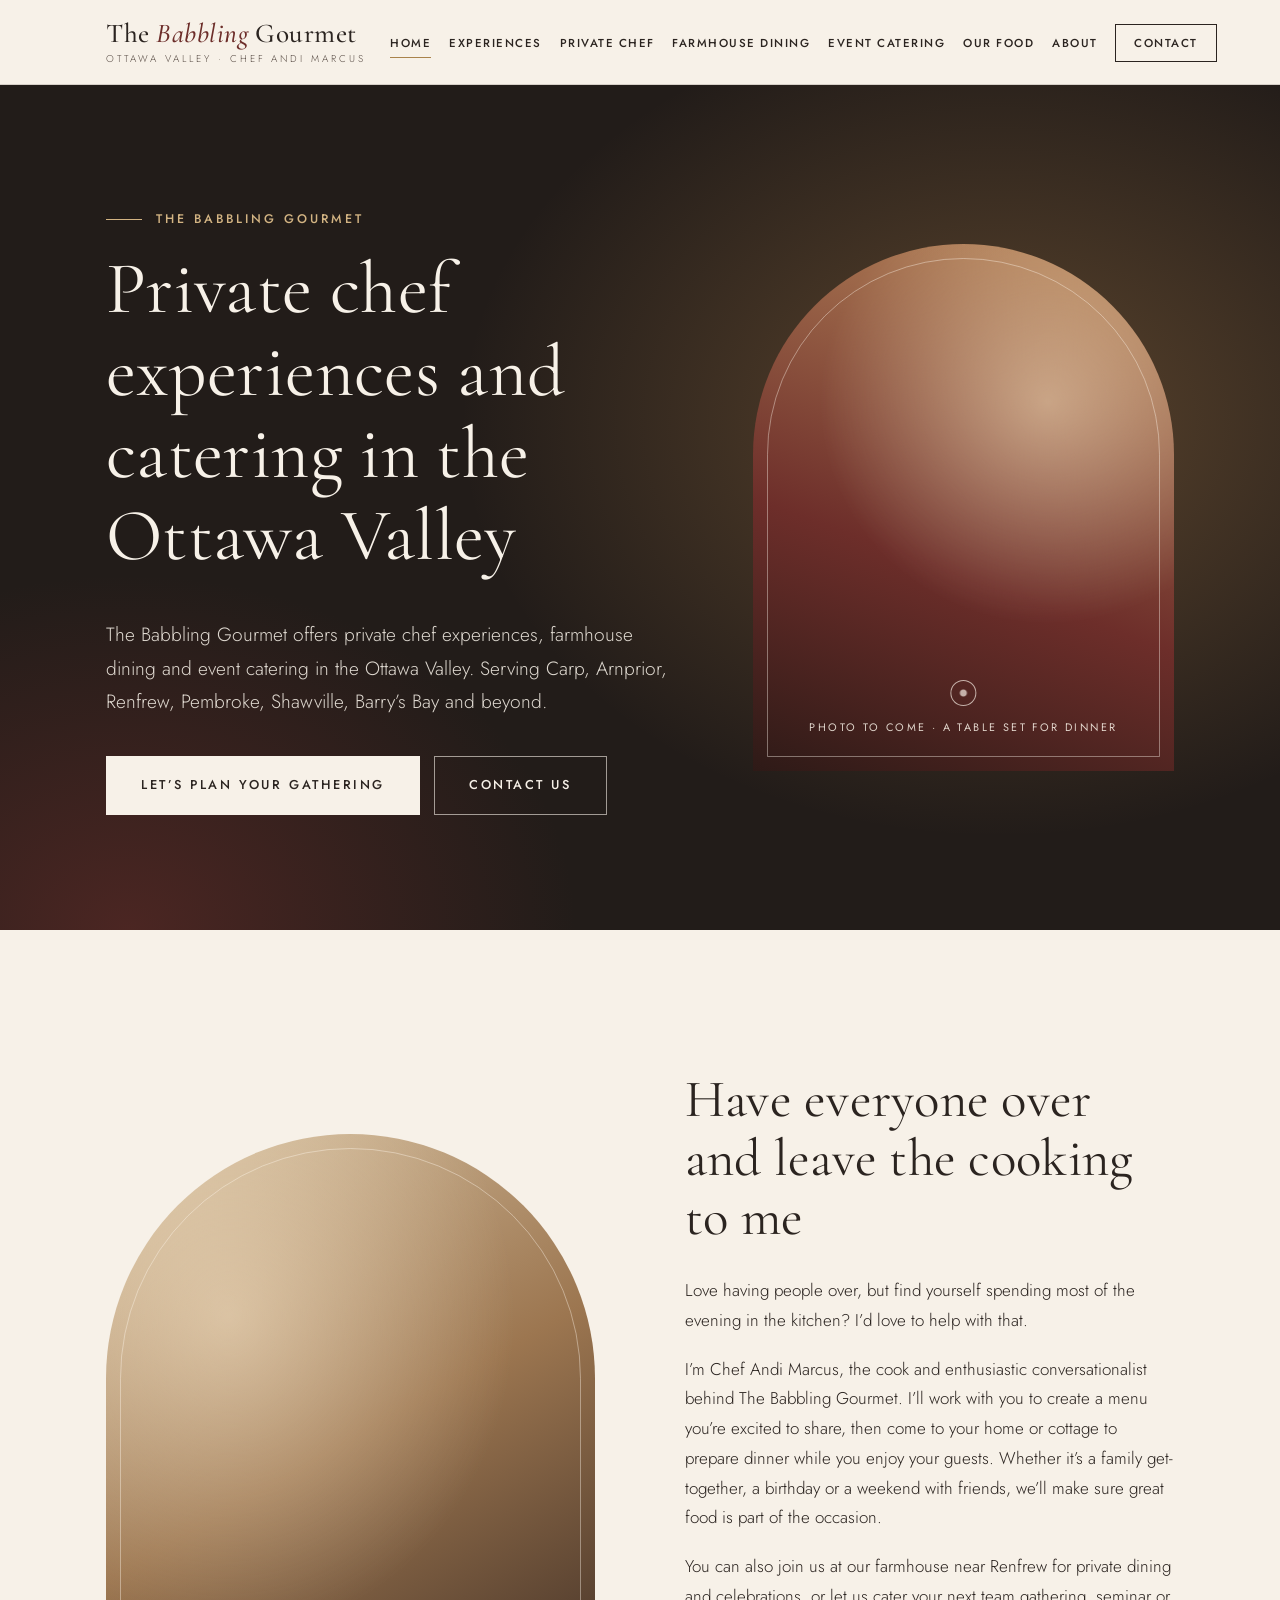
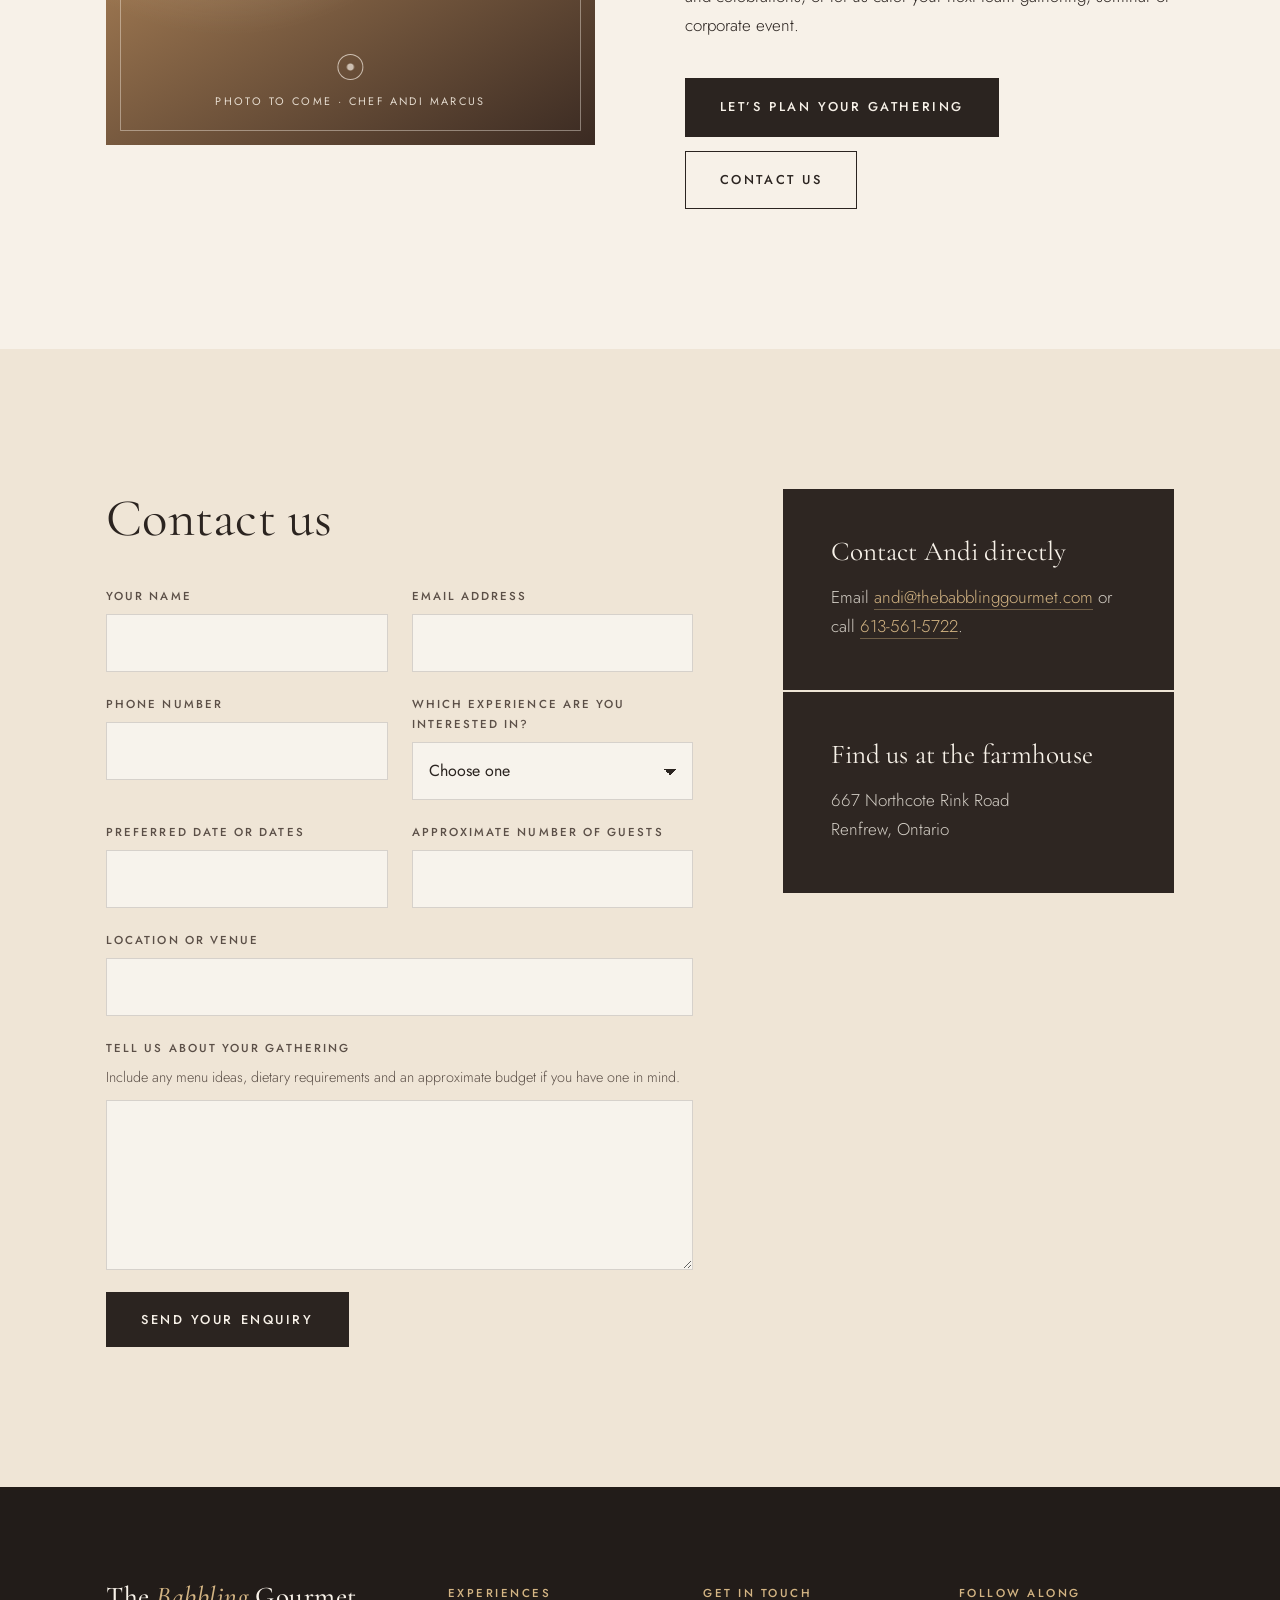
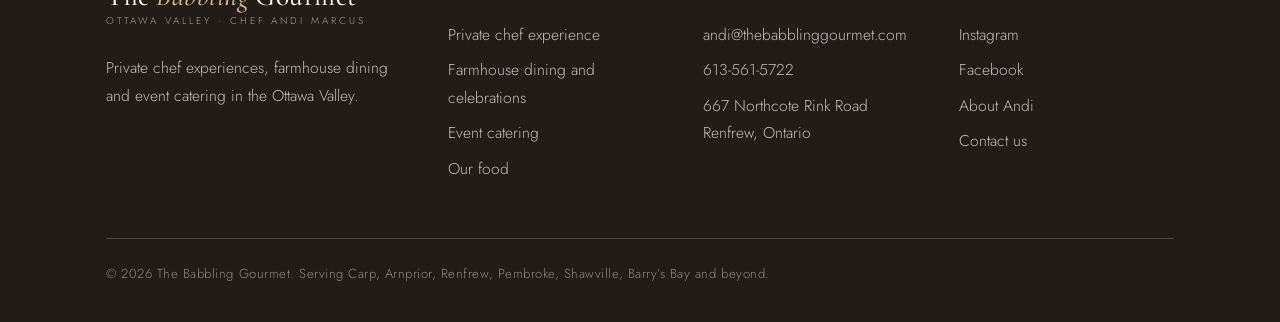
==== index.html @ 2aa57f08 "Build first version of The Babbling Gourmet website Eight static pages (home, experiences, private c" ====
<!doctype html>
<html lang="en-CA">
<head>
  <meta charset="utf-8">
  <meta name="viewport" content="width=device-width, initial-scale=1">
  <title>The Babbling Gourmet | Private Chef & Catering in the Ottawa Valley</title>
  <meta name="description" content="The Babbling Gourmet offers private chef experiences, farmhouse dining and event catering in the Ottawa Valley, serving Carp, Arnprior, Renfrew, Pembroke, Shawville, Barry’s Bay and beyond.">
  <link rel="preconnect" href="https://fonts.googleapis.com">
  <link rel="preconnect" href="https://fonts.gstatic.com" crossorigin>
  <link href="https://fonts.googleapis.com/css2?family=Cormorant+Garamond:ital,wght@0,400;0,500;1,400;1,500&family=Jost:wght@300;400;500&display=swap" rel="stylesheet">
  <link rel="stylesheet" href="assets/css/style.css">
  <link rel="icon" href="assets/img/favicon.svg" type="image/svg+xml">
</head>
<body>
  <a class="skip-link" href="#main">Skip to content</a>

  <header class="site-header">
    <div class="wrap">
      <a class="brand" href="index.html" aria-label="The Babbling Gourmet, home">
        <span class="brand__name">The <em>Babbling</em> Gourmet</span>
        <span class="brand__tag">Ottawa Valley &middot; Chef Andi Marcus</span>
      </a>
      <button class="nav-toggle" aria-expanded="false" aria-controls="site-nav" aria-label="Menu"><span class="nav-toggle__bars"></span></button>
      <nav class="nav" id="site-nav" aria-label="Main">
        <ul>
          <li><a href="index.html" aria-current="page">Home</a></li>
          <li><a href="experiences.html">Experiences</a></li>
          <li><a href="private-chef.html">Private Chef</a></li>
          <li><a href="farmhouse-dining.html">Farmhouse Dining</a></li>
          <li><a href="event-catering.html">Event Catering</a></li>
          <li><a href="our-food.html">Our Food</a></li>
          <li><a href="about.html">About</a></li>
          <li><a class="nav__cta" href="contact.html">Contact</a></li>
        </ul>
      </nav>
    </div>
  </header>

  <main id="main">
    <section class="hero hero--home">
      <div class="wrap">
        <div>
          <p class="eyebrow">The Babbling Gourmet</p>
          <h1>Private chef experiences and catering in the Ottawa Valley</h1>
          <p class="lead">The Babbling Gourmet offers private chef experiences, farmhouse dining and event catering in the Ottawa Valley. Serving Carp, Arnprior, Renfrew, Pembroke, Shawville, Barry’s Bay and beyond.</p>
          <div class="btn-row"><a class="btn btn--light" href="experiences.html">Let’s plan your gathering</a><a class="btn btn--outline-light" href="#contact">Contact us</a></div>
        </div>
        <div class="photo photo--table photo--arch" role="img" aria-label="Photo to come: A table set for dinner"><span class="photo__label">Photo to come &middot; A table set for dinner</span></div>
      </div>
    </section>
    <section class="section">
      <div class="wrap">
        <div class="split reveal">
          <div class="split__media"><div class="photo photo--kitchen photo--arch" role="img" aria-label="Photo to come: Chef Andi Marcus"><span class="photo__label">Photo to come &middot; Chef Andi Marcus</span></div></div>
          <div class="split__body">
          <h2>Have everyone over and leave the cooking to me</h2>
          <p>Love having people over, but find yourself spending most of the evening in the kitchen? I’d love to help with that.</p>
          <p>I’m Chef Andi Marcus, the cook and enthusiastic conversationalist behind The Babbling Gourmet. I’ll work with you to create a menu you’re excited to share, then come to your home or cottage to prepare dinner while you enjoy your guests. Whether it’s a family get-together, a birthday or a weekend with friends, we’ll make sure great food is part of the occasion.</p>
          <p>You can also join us at our farmhouse near Renfrew for private dining and celebrations, or let us cater your next team gathering, seminar or corporate event.</p>
          <div class="btn-row"><a class="btn " href="experiences.html">Let’s plan your gathering</a><a class="btn btn--ghost" href="#contact">Contact us</a></div>
          </div>
        </div>
      </div>
    </section>
    <section class="section section--linen" id="contact">
      <div class="wrap">
        <div class="contact-grid reveal">
          <div>
            <h2>Contact us</h2>

            <form class="form enquiry" novalidate style="margin-top:2.2em">
              <div class="field">
                <label for="contact-name">Your name</label>
                <input id="contact-name" name="name" type="text" autocomplete="name" required>
              </div>
              <div class="field">
                <label for="contact-email">Email address</label>
                <input id="contact-email" name="email" type="email" autocomplete="email" required>
              </div>
              <div class="field">
                <label for="contact-phone">Phone number</label>
                <input id="contact-phone" name="phone" type="tel" autocomplete="tel">
              </div>
              <div class="field">
                <label for="contact-experience">Which experience are you interested in?</label>
                <select id="contact-experience" name="experience">
                  <option value="">Choose one</option><option>Private Chef Experience</option><option>Farmhouse Dining and Celebrations</option><option>Event Catering</option>
                </select>
              </div>
              <div class="field">
                <label for="contact-dates">Preferred date or dates</label>
                <input id="contact-dates" name="dates" type="text">
              </div>
              <div class="field">
                <label for="contact-guests">Approximate number of guests</label>
                <input id="contact-guests" name="guests" type="text" inputmode="numeric">
              </div>
              <div class="field field--full">
                <label for="contact-location">Location or venue</label>
                <input id="contact-location" name="location" type="text">
              </div>
              <div class="field field--full">
                <label for="contact-message">Tell us about your gathering</label>
                <p class="hint" id="contact-message-hint">Include any menu ideas, dietary requirements and an approximate budget if you have one in mind.</p>
                <textarea id="contact-message" name="message" aria-describedby="contact-message-hint"></textarea>
              </div>
              <button class="btn" type="submit">Send Your Enquiry</button>
              <p class="form__status" role="status" aria-live="polite"></p>
            </form>
          </div>
          <aside>
            <div class="contact-card">
              <h3>Contact Andi directly</h3>
              <p>Email <a href="mailto:andi@thebabblinggourmet.com">andi@thebabblinggourmet.com</a> or call <a href="tel:+16135615722">613-561-5722</a>.</p>
            </div>
            <div class="contact-card">
              <h3>Find us at the farmhouse</h3>
              <p>667 Northcote Rink Road<br>Renfrew, Ontario</p>
            </div>
          </aside>
        </div>
      </div>
    </section>

  </main>

  <footer class="site-footer">
    <div class="wrap">
      <div class="footer-grid">
        <div>
          <a class="brand" href="index.html">
            <span class="brand__name">The <em>Babbling</em> Gourmet</span>
            <span class="brand__tag">Ottawa Valley &middot; Chef Andi Marcus</span>
          </a>
          <p class="footer-intro">Private chef experiences, farmhouse dining and event catering in the Ottawa Valley.</p>
        </div>
        <div>
          <h4>Experiences</h4>
          <ul>
            <li><a href="private-chef.html">Private chef experience</a></li>
            <li><a href="farmhouse-dining.html">Farmhouse dining and celebrations</a></li>
            <li><a href="event-catering.html">Event catering</a></li>
            <li><a href="our-food.html">Our food</a></li>
          </ul>
        </div>
        <div>
          <h4>Get in touch</h4>
          <ul>
            <li><a href="mailto:andi@thebabblinggourmet.com">andi@thebabblinggourmet.com</a></li>
            <li><a href="tel:+16135615722">613-561-5722</a></li>
            <li>667 Northcote Rink Road<br>Renfrew, Ontario</li>
          </ul>
        </div>
        <div>
          <h4>Follow along</h4>
          <ul>
            <li><a href="https://www.instagram.com/thebabblinggourmet/" rel="noopener">Instagram</a></li>
            <li><a href="https://www.facebook.com/thebabblinggourmet/" rel="noopener">Facebook</a></li>
            <li><a href="about.html">About Andi</a></li>
            <li><a href="contact.html">Contact us</a></li>
          </ul>
        </div>
      </div>
      <p class="footer-bottom">&copy; <span data-year>2026</span> The Babbling Gourmet. Serving Carp, Arnprior, Renfrew, Pembroke, Shawville, Barry’s Bay and beyond.</p>
    </div>
  </footer>

  <script src="assets/js/main.js"></script>
</body>
</html>
---- assets/css/style.css ----
/* ==========================================================================
   The Babbling Gourmet
   Warm, carefully styled: elegant serif headings, cream and linen tones,
   deep "evening" sections with brass accents.
   ========================================================================== */

:root {
  --cream: #f7f1e8;
  --linen: #efe5d6;
  --sand: #e2d2bb;
  --ink: #2b2420;
  --ink-soft: #5b4f47;
  --night: #221c19;
  --night-2: #2e2622;
  --brass: #a9834c;
  --brass-light: #d3b483;
  --wine: #6d2e2a;
  --line: rgba(43, 36, 32, 0.16);
  --line-light: rgba(247, 241, 232, 0.2);

  --serif: "Cormorant Garamond", "Cormorant", Georgia, "Times New Roman", serif;
  --sans: "Jost", "Helvetica Neue", Arial, sans-serif;

  --wrap: 1180px;
  --gutter: clamp(20px, 5vw, 56px);
  --section: clamp(72px, 11vw, 140px);
}

*,
*::before,
*::after { box-sizing: border-box; }

html { scroll-behavior: smooth; }

body {
  margin: 0;
  background: var(--cream);
  color: var(--ink);
  font-family: var(--sans);
  font-weight: 300;
  font-size: 1.0625rem;
  line-height: 1.75;
  -webkit-font-smoothing: antialiased;
}

img { max-width: 100%; display: block; }

a { color: inherit; }

p { margin: 0 0 1.1em; }
p:last-child { margin-bottom: 0; }

h1, h2, h3 {
  font-family: var(--serif);
  font-weight: 400;
  line-height: 1.12;
  margin: 0 0 0.55em;
  letter-spacing: 0.005em;
}

h1 { font-size: clamp(2.6rem, 6vw, 4.6rem); }
h2 { font-size: clamp(2.1rem, 4.2vw, 3.3rem); }
h3 { font-size: clamp(1.6rem, 2.6vw, 2.1rem); }

h1 em, h2 em { font-style: italic; color: var(--wine); }

.wrap {
  width: 100%;
  max-width: var(--wrap);
  margin: 0 auto;
  padding: 0 var(--gutter);
}

.eyebrow {
  display: inline-flex;
  align-items: center;
  gap: 14px;
  font-family: var(--sans);
  font-size: 0.78rem;
  font-weight: 500;
  letter-spacing: 0.24em;
  text-transform: uppercase;
  color: var(--brass);
  margin: 0 0 1.4em;
}
.eyebrow::before {
  content: "";
  width: 36px;
  height: 1px;
  background: currentColor;
}

.lead { font-size: 1.2rem; color: var(--ink-soft); }

.skip-link {
  position: absolute;
  left: -9999px;
  top: 0;
  background: var(--ink);
  color: var(--cream);
  padding: 10px 16px;
  z-index: 100;
}
.skip-link:focus { left: 12px; top: 12px; }

/* Buttons ---------------------------------------------------------------- */

.btn {
  display: inline-block;
  font-family: var(--sans);
  font-size: 0.8rem;
  font-weight: 500;
  letter-spacing: 0.2em;
  text-transform: uppercase;
  text-decoration: none;
  padding: 17px 34px;
  border: 1px solid var(--ink);
  background: var(--ink);
  color: var(--cream);
  cursor: pointer;
  transition: background 0.25s, color 0.25s, border-color 0.25s;
}
.btn:hover,
.btn:focus-visible { background: var(--wine); border-color: var(--wine); }

.btn--ghost { background: transparent; color: var(--ink); }
.btn--ghost:hover,
.btn--ghost:focus-visible { background: var(--ink); color: var(--cream); border-color: var(--ink); }

.btn--light { background: var(--cream); color: var(--ink); border-color: var(--cream); }
.btn--light:hover,
.btn--light:focus-visible { background: var(--brass); border-color: var(--brass); color: var(--night); }

.btn--outline-light { background: transparent; color: var(--cream); border-color: rgba(247, 241, 232, 0.6); }
.btn--outline-light:hover,
.btn--outline-light:focus-visible { background: var(--cream); color: var(--ink); border-color: var(--cream); }

.btn-row { display: flex; flex-wrap: wrap; gap: 14px; margin-top: 2.2em; }

.text-link {
  font-size: 0.8rem;
  font-weight: 500;
  letter-spacing: 0.2em;
  text-transform: uppercase;
  text-decoration: none;
  border-bottom: 1px solid var(--brass);
  padding-bottom: 4px;
  display: inline-block;
  margin-top: 1.8em;
  transition: color 0.2s;
}
.text-link:hover { color: var(--wine); }
.text-link::after { content: " \2192"; }

/* Header ----------------------------------------------------------------- */

.site-header {
  position: sticky;
  top: 0;
  z-index: 50;
  background: rgba(247, 241, 232, 0.94);
  backdrop-filter: blur(8px);
  -webkit-backdrop-filter: blur(8px);
  border-bottom: 1px solid var(--line);
}
.site-header .wrap {
  display: flex;
  align-items: center;
  justify-content: space-between;
  gap: 24px;
  min-height: 84px;
}

.brand { text-decoration: none; line-height: 1; display: inline-block; white-space: nowrap; }
.brand__name {
  display: block;
  font-family: var(--serif);
  font-size: 1.7rem;
  font-weight: 500;
  letter-spacing: 0.02em;
}
.brand__name em { font-style: italic; color: var(--wine); }
.brand__tag {
  display: block;
  margin-top: 6px;
  font-size: 0.62rem;
  letter-spacing: 0.3em;
  text-transform: uppercase;
  color: var(--ink-soft);
}

.nav ul {
  list-style: none;
  margin: 0;
  padding: 0;
  display: flex;
  align-items: center;
  gap: clamp(12px, 1.4vw, 24px);
}
.nav a {
  font-size: 0.72rem;
  font-weight: 500;
  letter-spacing: 0.13em;
  text-transform: uppercase;
  text-decoration: none;
  padding: 6px 0;
  border-bottom: 1px solid transparent;
  transition: border-color 0.2s, color 0.2s;
  white-space: nowrap;
}
.nav a:hover,
.nav a[aria-current="page"] { border-color: var(--brass); }
.nav .nav__cta {
  border: 1px solid var(--ink);
  padding: 10px 18px;
}
.nav .nav__cta:hover,
.nav .nav__cta[aria-current="page"] { background: var(--ink); color: var(--cream); border-color: var(--ink); }

.nav-toggle {
  display: none;
  background: none;
  border: 0;
  padding: 10px;
  margin-right: -10px;
  cursor: pointer;
  color: var(--ink);
}
.nav-toggle__bars,
.nav-toggle__bars::before,
.nav-toggle__bars::after {
  display: block;
  width: 26px;
  height: 1.5px;
  background: currentColor;
  position: relative;
  transition: transform 0.25s, background 0.25s;
}
.nav-toggle__bars::before,
.nav-toggle__bars::after { content: ""; position: absolute; left: 0; }
.nav-toggle__bars::before { top: -8px; }
.nav-toggle__bars::after { top: 8px; }
.nav-open .nav-toggle__bars { background: transparent; }
.nav-open .nav-toggle__bars::before { transform: translateY(8px) rotate(45deg); }
.nav-open .nav-toggle__bars::after { transform: translateY(-8px) rotate(-45deg); }

@media (max-width: 1240px) {
  .nav-toggle { display: block; }
  .nav {
    position: fixed;
    inset: 84px 0 0 0;
    background: var(--cream);
    padding: 32px var(--gutter);
    opacity: 0;
    visibility: hidden;
    transform: translateY(-8px);
    transition: opacity 0.25s ease, transform 0.25s ease, visibility 0s linear 0.25s;
    overflow-y: auto;
  }
  .nav-open .nav { opacity: 1; visibility: visible; transform: none; transition-delay: 0s; }
  .nav-open { overflow: hidden; }
  .nav ul { flex-direction: column; align-items: flex-start; gap: 0; }
  .nav li { width: 100%; border-bottom: 1px solid var(--line); }
  .nav a { display: block; padding: 18px 0; font-size: 0.9rem; border: 0; }
  .nav .nav__cta { border: 0; padding: 18px 0; }
  .nav .nav__cta:hover,
  .nav .nav__cta[aria-current="page"] { background: none; color: var(--wine); }
  .nav a[aria-current="page"] { color: var(--wine); }
}

/* Photo placeholders ------------------------------------------------------
   Swap any .photo for an <img> once real photos are ready.               */

.photo {
  position: relative;
  width: 100%;
  aspect-ratio: 4 / 5;
  overflow: hidden;
  background:
    radial-gradient(120% 80% at 30% 20%, rgba(255, 244, 225, 0.55), transparent 60%),
    linear-gradient(160deg, #c9a77c 0%, #8f5d3f 55%, #4a2e24 100%);
  color: rgba(255, 248, 238, 0.92);
}
.photo::before {
  content: "";
  position: absolute;
  inset: 14px;
  border: 1px solid rgba(255, 248, 238, 0.4);
  pointer-events: none;
}
.photo--arch,
.photo--arch::before { border-radius: 999px 999px 0 0; }
.photo--wide { aspect-ratio: 16 / 10; }
.photo--square { aspect-ratio: 1 / 1; }

.photo--table { background:
    radial-gradient(90% 70% at 70% 30%, rgba(255, 236, 200, 0.5), transparent 60%),
    linear-gradient(200deg, #b9895c 0%, #6d2e2a 60%, #2e1a17 100%); }
.photo--farm { background:
    radial-gradient(100% 60% at 50% 15%, rgba(255, 246, 220, 0.6), transparent 60%),
    linear-gradient(180deg, #cdb98f 0%, #7d7a52 50%, #3f4130 100%); }
.photo--kitchen { background:
    radial-gradient(90% 80% at 25% 30%, rgba(255, 238, 210, 0.5), transparent 65%),
    linear-gradient(150deg, #d8c3a3 0%, #9c7650 50%, #3a2a22 100%); }
.photo--night { background:
    radial-gradient(70% 50% at 50% 40%, rgba(233, 182, 110, 0.45), transparent 70%),
    linear-gradient(180deg, #3a2c25 0%, #1c1613 100%); }

.photo__label {
  position: absolute;
  left: 50%;
  bottom: 34px;
  transform: translateX(-50%);
  width: calc(100% - 64px);
  text-align: center;
  font-size: 0.68rem;
  font-weight: 400;
  letter-spacing: 0.22em;
  text-transform: uppercase;
  opacity: 0.9;
}
.photo__label::before {
  content: "";
  display: block;
  width: 26px;
  height: 26px;
  margin: 0 auto 12px;
  border: 1px solid currentColor;
  border-radius: 50%;
  background:
    radial-gradient(circle at 50% 50%, currentColor 0 3px, transparent 4px);
  opacity: 0.8;
}

/* Hero ------------------------------------------------------------------- */

.hero {
  position: relative;
  background: var(--night);
  color: var(--cream);
  overflow: hidden;
}
.hero::before {
  content: "";
  position: absolute;
  inset: 0;
  background:
    radial-gradient(60% 70% at 78% 40%, rgba(201, 145, 82, 0.35), transparent 70%),
    radial-gradient(50% 60% at 10% 100%, rgba(109, 46, 42, 0.55), transparent 70%);
  pointer-events: none;
}
.hero .wrap {
  position: relative;
  display: grid;
  grid-template-columns: minmax(0, 1.15fr) minmax(0, 0.85fr);
  gap: clamp(40px, 6vw, 96px);
  align-items: center;
  padding-top: clamp(64px, 9vw, 120px);
  padding-bottom: clamp(64px, 9vw, 120px);
}
.hero h1 { color: var(--cream); }
.hero h1 em { color: var(--brass-light); }
.hero .eyebrow { color: var(--brass-light); }
.hero p { color: rgba(247, 241, 232, 0.82); max-width: 36em; }
.hero .lead { color: rgba(247, 241, 232, 0.88); }
.hero .photo { max-width: 440px; justify-self: end; }

.hero--home { min-height: calc(100vh - 84px); display: flex; align-items: center; }
.hero--home .wrap { width: 100%; }

.hero--text .wrap { grid-template-columns: minmax(0, 1fr); max-width: 900px; text-align: center; }
.hero--text .eyebrow { justify-content: center; }
.hero--text .eyebrow::after { content: ""; width: 36px; height: 1px; background: currentColor; }
.hero--text p { margin-left: auto; margin-right: auto; }
.hero--text .btn-row { justify-content: center; }

@media (max-width: 860px) {
  .hero .wrap { grid-template-columns: minmax(0, 1fr); }
  .hero .photo { justify-self: start; max-width: 360px; order: 2; }
  .hero--home { min-height: 0; }
}

/* Sections --------------------------------------------------------------- */

.section { padding: var(--section) 0; }
.section--linen { background: var(--linen); }
.section--dark { background: var(--night-2); color: var(--cream); }
.section--dark h2,
.section--dark h3 { color: var(--cream); }
.section--dark p { color: rgba(247, 241, 232, 0.8); }
.section--dark .eyebrow { color: var(--brass-light); }
.section--dark .text-link { color: var(--cream); border-color: var(--brass-light); }
.section--dark .text-link:hover { color: var(--brass-light); }
.section--tight { padding-top: 0; }

.split {
  display: grid;
  grid-template-columns: minmax(0, 1fr) minmax(0, 1fr);
  gap: clamp(40px, 7vw, 110px);
  align-items: center;
}
.split--reverse .split__media { order: 2; }
.split__media .photo { max-width: 500px; }
.split--reverse .split__media .photo { margin-left: auto; }
.split__body { max-width: 34em; }

@media (max-width: 860px) {
  .split { grid-template-columns: minmax(0, 1fr); }
  .split--reverse .split__media { order: 0; }
  .split__media .photo,
  .split--reverse .split__media .photo { margin: 0; max-width: 100%; aspect-ratio: 4 / 3; }
  .split__media .photo--arch { aspect-ratio: 4 / 5; max-width: 380px; }
}

.center {
  max-width: 760px;
  margin: 0 auto;
  text-align: center;
}
.center .eyebrow { justify-content: center; }
.center .eyebrow::after { content: ""; width: 36px; height: 1px; background: currentColor; }
.center .btn-row { justify-content: center; }

.ornament {
  display: block;
  width: 64px;
  height: 18px;
  margin: 0 auto 28px;
  color: var(--brass);
}

/* Experiences list (stacked numbered features) ---------------------------- */

.feature + .feature { margin-top: clamp(80px, 11vw, 140px); }
.feature__num {
  font-family: var(--serif);
  font-style: italic;
  font-size: 1.1rem;
  color: var(--brass);
  display: block;
  margin-bottom: 0.8em;
}

/* Story / pull section --------------------------------------------------- */

.story {
  display: grid;
  grid-template-columns: minmax(0, 0.9fr) minmax(0, 1.1fr);
  gap: clamp(40px, 7vw, 110px);
  align-items: center;
}
@media (max-width: 860px) {
  .story { grid-template-columns: minmax(0, 1fr); }
}

/* Planning steps ---------------------------------------------------------- */

.steps {
  display: grid;
  grid-template-columns: repeat(3, minmax(0, 1fr));
  gap: clamp(28px, 4vw, 56px);
  margin-top: clamp(40px, 6vw, 72px);
}
.step { border-top: 1px solid var(--line); padding-top: 28px; }
.section--dark .step { border-color: var(--line-light); }
.step h3 { font-size: clamp(1.45rem, 2.2vw, 1.85rem); }
@media (max-width: 860px) {
  .steps { grid-template-columns: minmax(0, 1fr); }
}

/* Sample menus ------------------------------------------------------------ */

.menus {
  display: grid;
  grid-template-columns: repeat(2, minmax(0, 1fr));
  gap: clamp(20px, 3vw, 36px);
  margin-top: clamp(40px, 6vw, 72px);
}
.menu-card {
  background: var(--cream);
  border: 1px solid var(--line);
  padding: clamp(36px, 5vw, 60px) clamp(26px, 4vw, 52px);
  text-align: center;
  position: relative;
}
.menu-card::before {
  content: "";
  position: absolute;
  inset: 10px;
  border: 1px solid var(--line);
  pointer-events: none;
}
.menu-card h3 { margin-bottom: 0.3em; }
.menu-card__intro {
  font-family: var(--serif);
  font-style: italic;
  font-size: 1.2rem;
  color: var(--ink-soft);
  margin-bottom: 1.8em;
}
.menu-card dl { margin: 0; }
.menu-card dt {
  font-size: 0.7rem;
  font-weight: 500;
  letter-spacing: 0.24em;
  text-transform: uppercase;
  color: var(--brass);
  margin-top: 1.6em;
}
.menu-card dt:first-child { margin-top: 0; }
.menu-card dd {
  margin: 0.35em 0 0;
  font-family: var(--serif);
  font-size: 1.22rem;
  line-height: 1.45;
}
@media (max-width: 860px) {
  .menus { grid-template-columns: minmax(0, 1fr); }
}

/* Contact form ------------------------------------------------------------ */

.contact-grid {
  display: grid;
  grid-template-columns: minmax(0, 1.5fr) minmax(0, 1fr);
  gap: clamp(40px, 7vw, 100px);
  align-items: start;
}
@media (max-width: 860px) {
  .contact-grid { grid-template-columns: minmax(0, 1fr); }
}

.form { display: grid; grid-template-columns: repeat(2, minmax(0, 1fr)); gap: 22px 24px; }
.field { display: flex; flex-direction: column; gap: 8px; }
.field--full { grid-column: 1 / -1; }
.field label,
.field legend {
  font-size: 0.72rem;
  font-weight: 500;
  letter-spacing: 0.18em;
  text-transform: uppercase;
  color: var(--ink-soft);
  padding: 0;
}
.field .hint {
  font-size: 0.9rem;
  color: var(--ink-soft);
  margin: -2px 0 2px;
}
.field input,
.field select,
.field textarea {
  font: inherit;
  font-size: 1rem;
  font-weight: 400;
  color: var(--ink);
  background: rgba(255, 255, 255, 0.55);
  border: 1px solid var(--line);
  border-radius: 0;
  padding: 14px 16px;
  width: 100%;
  transition: border-color 0.2s, background 0.2s;
}
.field textarea { min-height: 170px; resize: vertical; }
.field input:focus,
.field select:focus,
.field textarea:focus { outline: none; border-color: var(--brass); background: #fff; }
.field select {
  appearance: none;
  -webkit-appearance: none;
  background-image: linear-gradient(45deg, transparent 50%, var(--ink) 50%), linear-gradient(135deg, var(--ink) 50%, transparent 50%);
  background-position: calc(100% - 22px) 52%, calc(100% - 16px) 52%;
  background-size: 6px 6px, 6px 6px;
  background-repeat: no-repeat;
  padding-right: 44px;
}
.form .btn { justify-self: start; }
.form__note {
  grid-column: 1 / -1;
  font-size: 0.95rem;
  color: var(--ink-soft);
  margin: 0;
}
.form__status { grid-column: 1 / -1; margin: 0; font-size: 1rem; color: var(--wine); }
.form__status:empty { display: none; }

@media (max-width: 600px) {
  .form { grid-template-columns: minmax(0, 1fr); }
}

.contact-card {
  background: var(--night-2);
  color: var(--cream);
  padding: clamp(32px, 4vw, 48px);
}
.contact-card h3 { color: var(--cream); font-size: 1.7rem; }
.contact-card p { color: rgba(247, 241, 232, 0.82); }
.contact-card a { color: var(--brass-light); text-decoration: none; border-bottom: 1px solid rgba(211, 180, 131, 0.4); }
.contact-card a:hover { border-color: var(--brass-light); }
.contact-card + .contact-card { margin-top: 2px; }

/* Footer ------------------------------------------------------------------ */

.site-footer {
  background: var(--night);
  color: rgba(247, 241, 232, 0.75);
  padding: clamp(64px, 8vw, 96px) 0 36px;
  font-size: 0.98rem;
}
.site-footer .brand__name { color: var(--cream); }
.site-footer .brand__name em { color: var(--brass-light); }
.site-footer .brand__tag { color: rgba(247, 241, 232, 0.6); }
.footer-grid {
  display: grid;
  grid-template-columns: minmax(0, 1.4fr) repeat(3, minmax(0, 1fr));
  gap: 40px;
}
.footer-grid h4 {
  font-family: var(--sans);
  font-size: 0.72rem;
  font-weight: 500;
  letter-spacing: 0.22em;
  text-transform: uppercase;
  color: var(--brass-light);
  margin: 0 0 18px;
}
.footer-grid ul { list-style: none; margin: 0; padding: 0; }
.footer-grid li + li { margin-top: 8px; }
.footer-grid a { text-decoration: none; }
.footer-grid a:hover { color: var(--cream); }
.footer-intro { margin-top: 22px; max-width: 26em; }
.footer-bottom {
  margin-top: 56px;
  padding-top: 24px;
  border-top: 1px solid var(--line-light);
  font-size: 0.82rem;
  letter-spacing: 0.04em;
  color: rgba(247, 241, 232, 0.5);
}
@media (max-width: 860px) {
  .footer-grid { grid-template-columns: minmax(0, 1fr) minmax(0, 1fr); }
  .footer-grid > :first-child { grid-column: 1 / -1; }
}
@media (max-width: 520px) {
  .footer-grid { grid-template-columns: minmax(0, 1fr); }
}

/* Gentle reveal on scroll -------------------------------------------------- */

.js .reveal { opacity: 0; transform: translateY(18px); transition: opacity 0.8s ease, transform 0.8s ease; }
.js .reveal.is-visible { opacity: 1; transform: none; }

@media (prefers-reduced-motion: reduce) {
  html { scroll-behavior: auto; }
  .js .reveal { opacity: 1; transform: none; transition: none; }
}
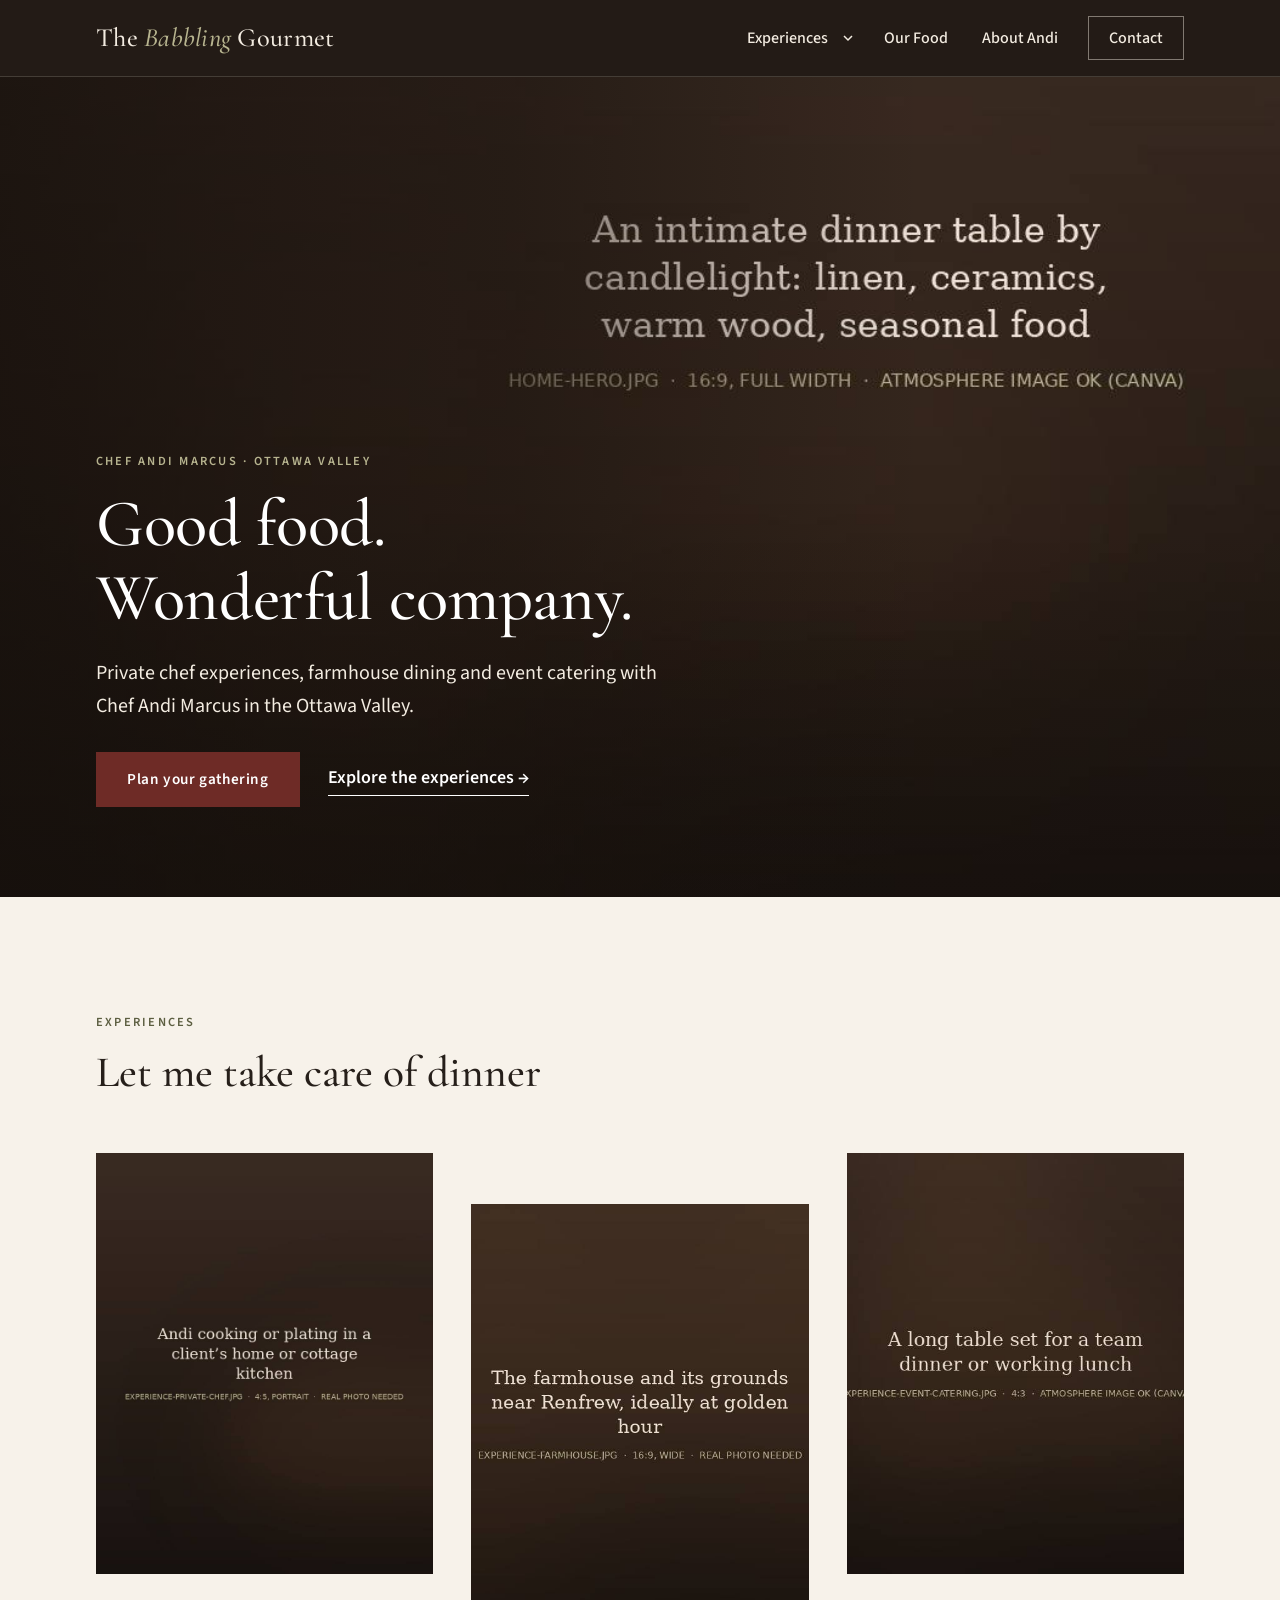
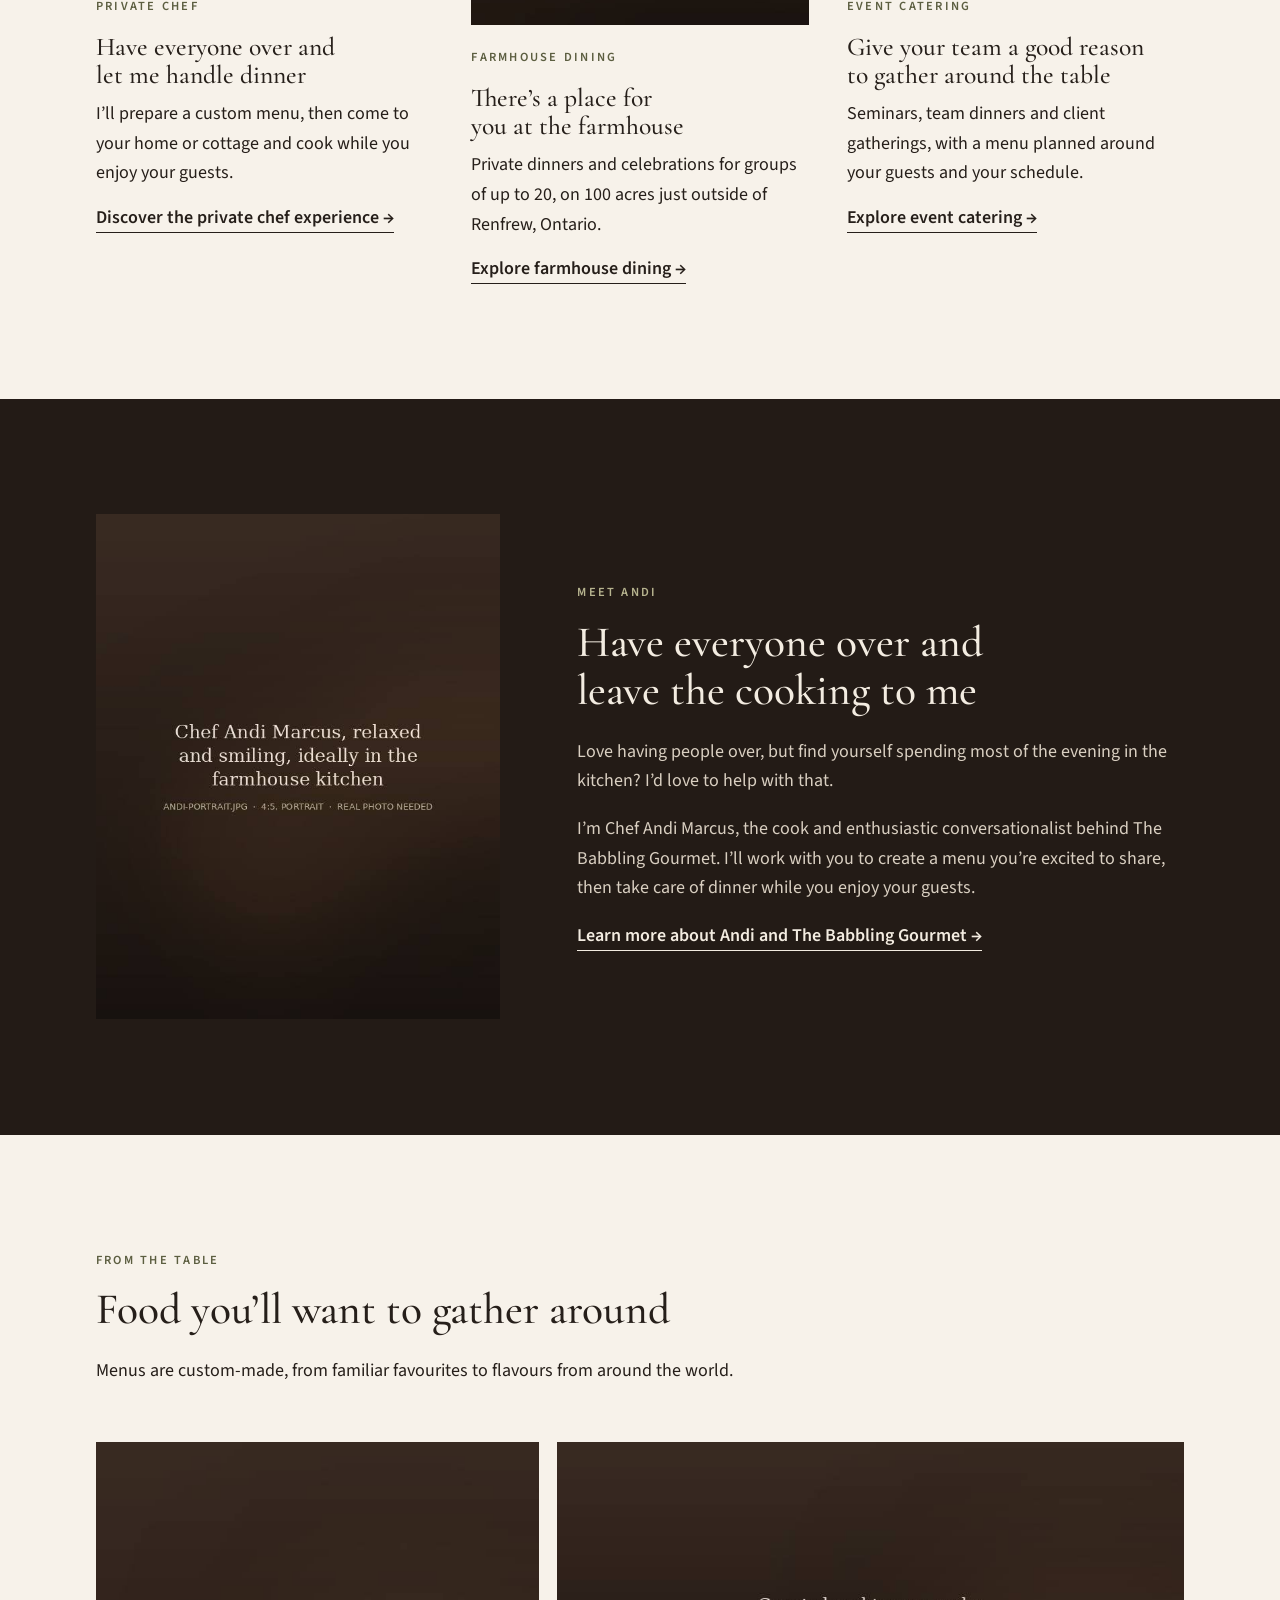
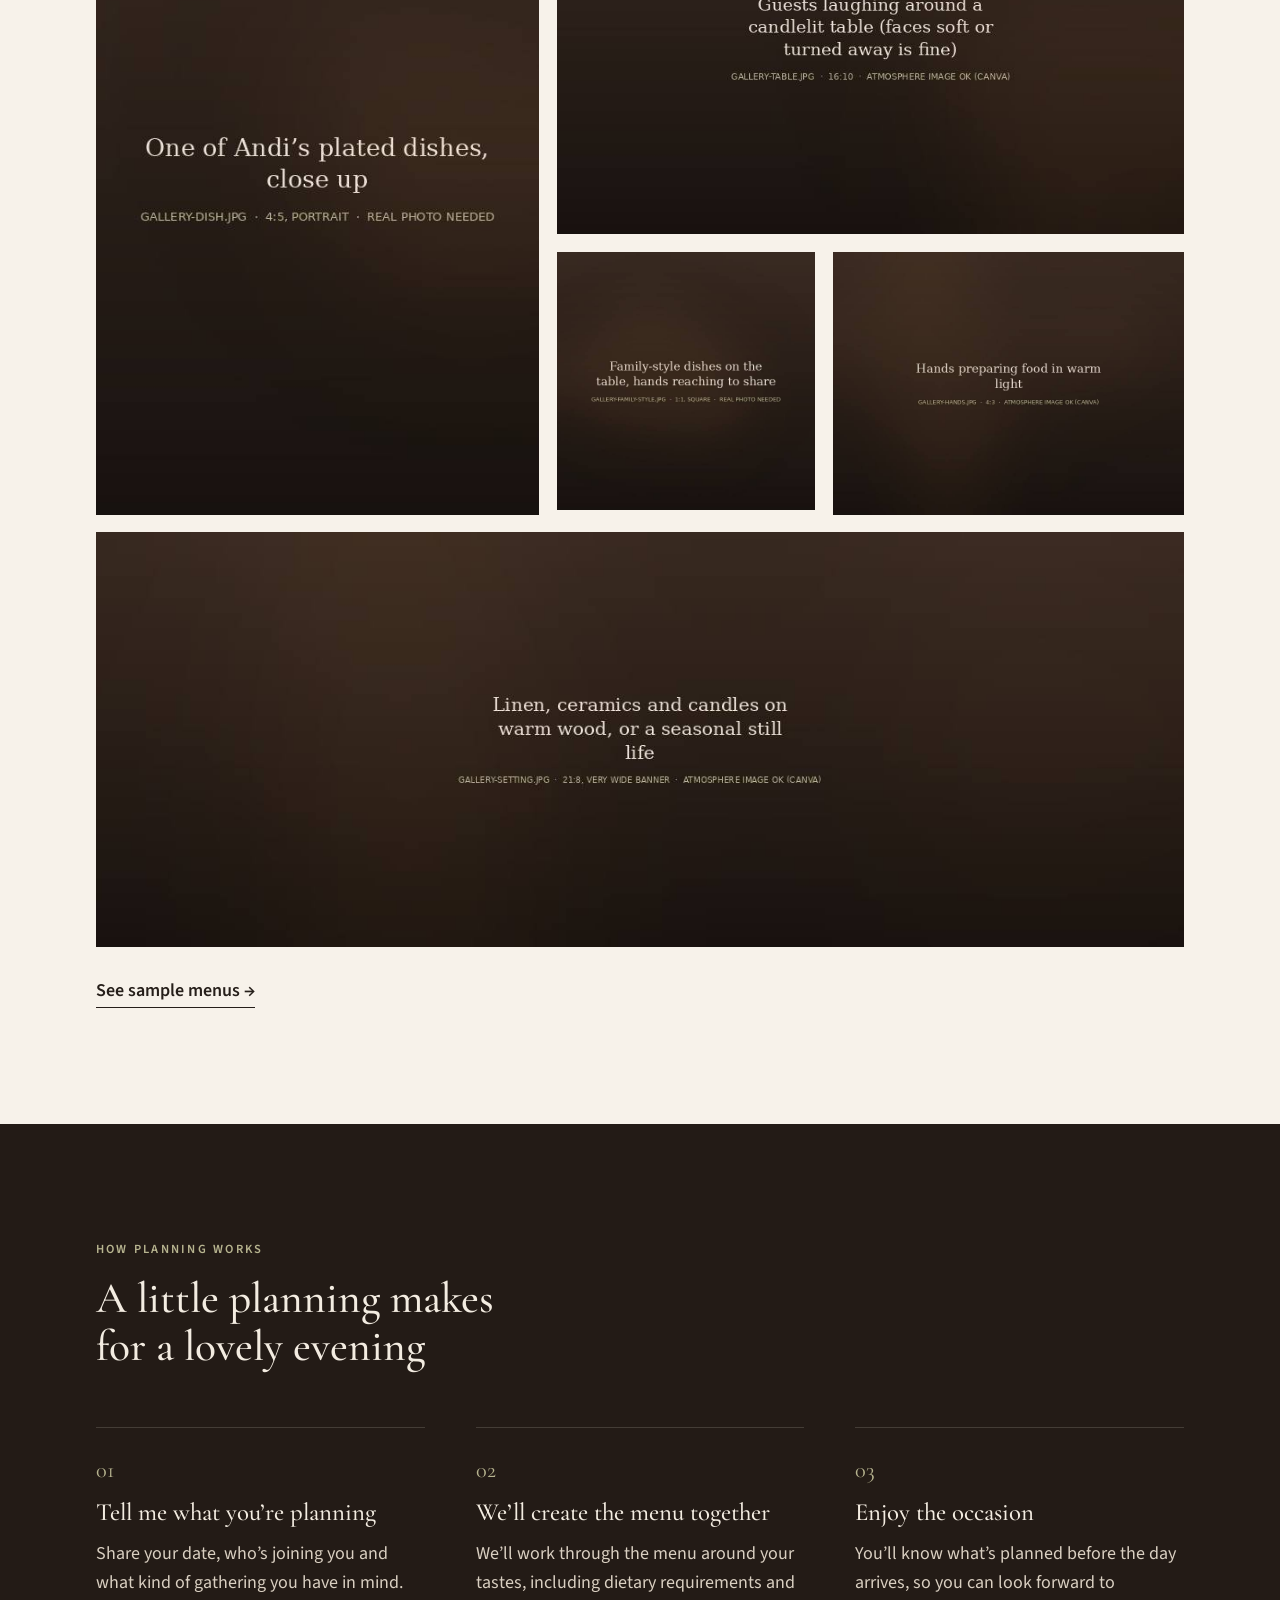
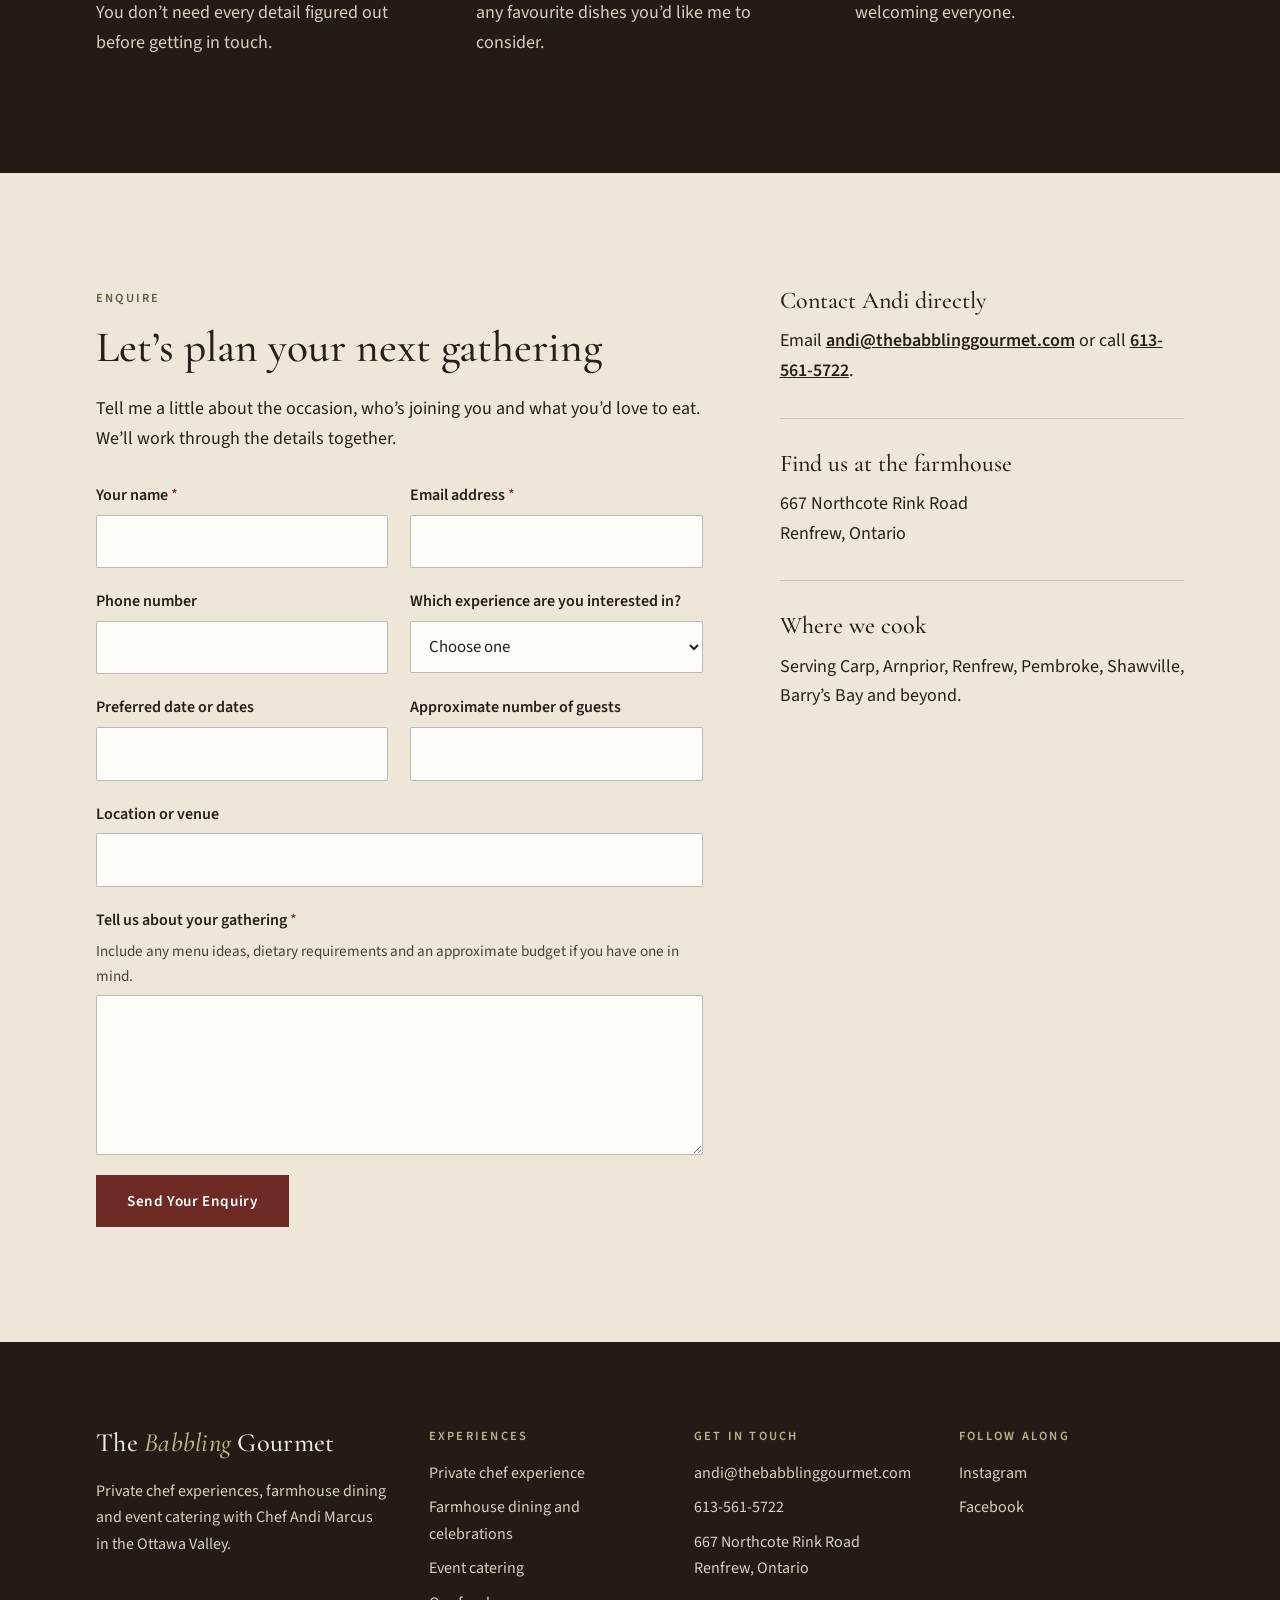
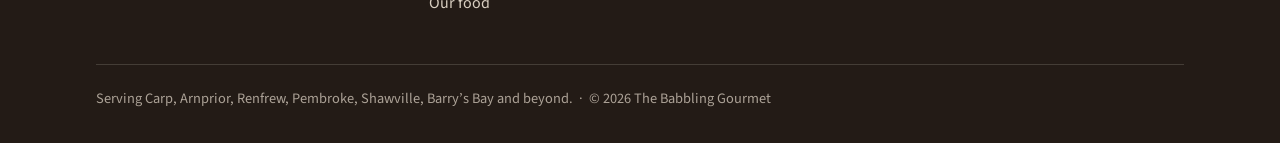
==== commit cc78adba: "Redesign around photography with simpler navigation - Full-width photographic hero with a short head" ====
--- a/index.html
+++ b/index.html
@@ -4,10 +4,11 @@
   <meta charset="utf-8">
   <meta name="viewport" content="width=device-width, initial-scale=1">
   <title>The Babbling Gourmet | Private Chef & Catering in the Ottawa Valley</title>
-  <meta name="description" content="The Babbling Gourmet offers private chef experiences, farmhouse dining and event catering in the Ottawa Valley, serving Carp, Arnprior, Renfrew, Pembroke, Shawville, Barry’s Bay and beyond.">
+  <meta name="description" content="Private chef experiences, farmhouse dining and event catering with Chef Andi Marcus in the Ottawa Valley.">
+  <meta name="theme-color" content="#231b16">
   <link rel="preconnect" href="https://fonts.googleapis.com">
   <link rel="preconnect" href="https://fonts.gstatic.com" crossorigin>
-  <link href="https://fonts.googleapis.com/css2?family=Cormorant+Garamond:ital,wght@0,400;0,500;1,400;1,500&family=Jost:wght@300;400;500&display=swap" rel="stylesheet">
+  <link href="https://fonts.googleapis.com/css2?family=Cormorant+Garamond:ital,wght@0,500;0,600;1,500&family=Source+Sans+3:wght@400;500;600&display=swap" rel="stylesheet">
   <link rel="stylesheet" href="assets/css/style.css">
   <link rel="icon" href="assets/img/favicon.svg" type="image/svg+xml">
 </head>
@@ -16,107 +17,201 @@
 
   <header class="site-header">
     <div class="wrap">
-      <a class="brand" href="index.html" aria-label="The Babbling Gourmet, home">
-        <span class="brand__name">The <em>Babbling</em> Gourmet</span>
-        <span class="brand__tag">Ottawa Valley &middot; Chef Andi Marcus</span>
-      </a>
-      <button class="nav-toggle" aria-expanded="false" aria-controls="site-nav" aria-label="Menu"><span class="nav-toggle__bars"></span></button>
+      <a class="brand" href="index.html"><span class="brand__name">The <em>Babbling</em> Gourmet</span><span class="visually-hidden">, home</span></a>
+      <button class="nav-toggle" aria-expanded="false" aria-controls="site-nav"><span class="nav-toggle__bars" aria-hidden="true"></span><span>Menu</span></button>
       <nav class="nav" id="site-nav" aria-label="Main">
-        <ul>
-          <li><a href="index.html" aria-current="page">Home</a></li>
-          <li><a href="experiences.html">Experiences</a></li>
-          <li><a href="private-chef.html">Private Chef</a></li>
-          <li><a href="farmhouse-dining.html">Farmhouse Dining</a></li>
-          <li><a href="event-catering.html">Event Catering</a></li>
-          <li><a href="our-food.html">Our Food</a></li>
-          <li><a href="about.html">About</a></li>
-          <li><a class="nav__cta" href="contact.html">Contact</a></li>
+        <ul class="nav__list">
+          <li class="has-sub">
+            <a class="nav__link" href="experiences.html">Experiences</a>
+            <button class="sub-toggle" aria-expanded="false" aria-controls="sub-experiences"><span class="visually-hidden">Show experiences</span><svg viewBox="0 0 12 12" aria-hidden="true" fill="none" stroke="currentColor" stroke-width="1.5"><path d="M2 4l4 4 4-4"/></svg></button>
+            <ul class="subnav" id="sub-experiences">
+              <li><a href="private-chef.html">Private Chef</a></li>
+              <li><a href="farmhouse-dining.html">Farmhouse Dining</a></li>
+              <li><a href="event-catering.html">Event Catering</a></li>
+            </ul>
+          </li>
+          <li><a class="nav__link" href="our-food.html">Our Food</a></li>
+          <li><a class="nav__link" href="about.html">About Andi</a></li>
+          <li><a class="nav__link nav__link--cta" href="contact.html">Contact</a></li>
         </ul>
       </nav>
     </div>
   </header>
 
   <main id="main">
-    <section class="hero hero--home">
-      <div class="wrap">
-        <div>
-          <p class="eyebrow">The Babbling Gourmet</p>
-          <h1>Private chef experiences and catering in the Ottawa Valley</h1>
-          <p class="lead">The Babbling Gourmet offers private chef experiences, farmhouse dining and event catering in the Ottawa Valley. Serving Carp, Arnprior, Renfrew, Pembroke, Shawville, Barry’s Bay and beyond.</p>
-          <div class="btn-row"><a class="btn btn--light" href="experiences.html">Let’s plan your gathering</a><a class="btn btn--outline-light" href="#contact">Contact us</a></div>
-        </div>
-        <div class="photo photo--table photo--arch" role="img" aria-label="Photo to come: A table set for dinner"><span class="photo__label">Photo to come &middot; A table set for dinner</span></div>
-      </div>
-    </section>
+    <section class="hero">
+      <div class="hero__img"><img src="assets/img/home-hero.jpg" alt="A candlelit dinner table set with linen, ceramics and seasonal food" fetchpriority="high"></div>
+      <div class="wrap">
+        <div class="hero__content">
+          <span class="label" style="color:var(--olive-light)">Chef Andi Marcus &middot; Ottawa Valley</span>
+          <h1>Good food. Wonderful company.</h1>
+          <p>Private chef experiences, farmhouse dining and event catering with Chef Andi Marcus in the Ottawa Valley.</p>
+          <div class="actions"><a class="btn" href="#enquire">Plan your gathering</a><a class="link" href="experiences.html">Explore the experiences</a></div>
+        </div>
+      </div>
+    </section>
+
     <section class="section">
       <div class="wrap">
-        <div class="split reveal">
-          <div class="split__media"><div class="photo photo--kitchen photo--arch" role="img" aria-label="Photo to come: Chef Andi Marcus"><span class="photo__label">Photo to come &middot; Chef Andi Marcus</span></div></div>
+        <div class="section-head reveal">
+          <span class="label">Experiences</span>
+          <h2>Let me take care of dinner</h2>
+        </div>
+        <div class="cards">
+          <article class="card reveal">
+            <figure class="img img--4x5"><img src="assets/img/experience-private-chef.jpg" alt="Chef Andi Marcus preparing dinner in a client’s kitchen" loading="lazy" decoding="async"></figure>
+            <span class="label">Private chef</span>
+            <h3>Have everyone over and let me handle dinner</h3>
+            <p>I’ll prepare a custom menu, then come to your home or cottage and cook while you enjoy your guests.</p>
+            <a class="link" href="private-chef.html">Discover the private chef experience</a>
+          </article>
+          <article class="card reveal">
+            <figure class="img img--4x5"><img src="assets/img/experience-farmhouse.jpg" alt="The Babbling Gourmet farmhouse near Renfrew" loading="lazy" decoding="async"></figure>
+            <span class="label">Farmhouse dining</span>
+            <h3>There’s a place for you at the farmhouse</h3>
+            <p>Private dinners and celebrations for groups of up to 20, on 100 acres just outside of Renfrew, Ontario.</p>
+            <a class="link" href="farmhouse-dining.html">Explore farmhouse dining</a>
+          </article>
+          <article class="card reveal">
+            <figure class="img img--4x5"><img src="assets/img/experience-event-catering.jpg" alt="A long table set for a team dinner" loading="lazy" decoding="async"></figure>
+            <span class="label">Event catering</span>
+            <h3>Give your team a good reason to gather around the table</h3>
+            <p>Seminars, team dinners and client gatherings, with a menu planned around your guests and your schedule.</p>
+            <a class="link" href="event-catering.html">Explore event catering</a>
+          </article>
+        </div>
+      </div>
+    </section>
+    <section class="section dark">
+      <div class="wrap">
+        <div class="split reveal split--narrow-img">
+          <figure class="img img--4x5"><img src="assets/img/andi-portrait.jpg" alt="Chef Andi Marcus" loading="lazy" decoding="async"></figure>
           <div class="split__body">
-          <h2>Have everyone over and leave the cooking to me</h2>
-          <p>Love having people over, but find yourself spending most of the evening in the kitchen? I’d love to help with that.</p>
-          <p>I’m Chef Andi Marcus, the cook and enthusiastic conversationalist behind The Babbling Gourmet. I’ll work with you to create a menu you’re excited to share, then come to your home or cottage to prepare dinner while you enjoy your guests. Whether it’s a family get-together, a birthday or a weekend with friends, we’ll make sure great food is part of the occasion.</p>
-          <p>You can also join us at our farmhouse near Renfrew for private dining and celebrations, or let us cater your next team gathering, seminar or corporate event.</p>
-          <div class="btn-row"><a class="btn " href="experiences.html">Let’s plan your gathering</a><a class="btn btn--ghost" href="#contact">Contact us</a></div>
+          <span class="label">Meet Andi</span>
+            <h2>Have everyone over and leave the cooking to me</h2>
+            <p>Love having people over, but find yourself spending most of the evening in the kitchen? I’d love to help with that.</p>
+            <p>I’m Chef Andi Marcus, the cook and enthusiastic conversationalist behind The Babbling Gourmet. I’ll work with you to create a menu you’re excited to share, then take care of dinner while you enjoy your guests.</p>
+            <a class="link" href="about.html">Learn more about Andi and The Babbling Gourmet</a>
           </div>
         </div>
       </div>
     </section>
-    <section class="section section--linen" id="contact">
-      <div class="wrap">
-        <div class="contact-grid reveal">
-          <div>
-            <h2>Contact us</h2>
-
-            <form class="form enquiry" novalidate style="margin-top:2.2em">
-              <div class="field">
-                <label for="contact-name">Your name</label>
-                <input id="contact-name" name="name" type="text" autocomplete="name" required>
-              </div>
-              <div class="field">
-                <label for="contact-email">Email address</label>
-                <input id="contact-email" name="email" type="email" autocomplete="email" required>
-              </div>
-              <div class="field">
-                <label for="contact-phone">Phone number</label>
-                <input id="contact-phone" name="phone" type="tel" autocomplete="tel">
-              </div>
-              <div class="field">
-                <label for="contact-experience">Which experience are you interested in?</label>
-                <select id="contact-experience" name="experience">
-                  <option value="">Choose one</option><option>Private Chef Experience</option><option>Farmhouse Dining and Celebrations</option><option>Event Catering</option>
-                </select>
-              </div>
-              <div class="field">
-                <label for="contact-dates">Preferred date or dates</label>
-                <input id="contact-dates" name="dates" type="text">
-              </div>
-              <div class="field">
-                <label for="contact-guests">Approximate number of guests</label>
-                <input id="contact-guests" name="guests" type="text" inputmode="numeric">
+    <section class="section">
+      <div class="wrap">
+        <div class="section-head reveal">
+          <span class="label">From the table</span>
+          <h2>Food you’ll want to gather around</h2>
+          <p>Menus are custom-made, from familiar favourites to flavours from around the world.</p>
+        </div>
+        <div class="gallery reveal">
+          <figure class="img img--4x5"><img src="assets/img/gallery-dish.jpg" alt="One of Andi’s plated dishes" loading="lazy" decoding="async"></figure>
+          <figure class="img img--16x9"><img src="assets/img/gallery-table.jpg" alt="Guests around a candlelit table" loading="lazy" decoding="async"></figure>
+          <figure class="img img--1x1"><img src="assets/img/gallery-family-style.jpg" alt="Family-style dishes shared at the table" loading="lazy" decoding="async"></figure>
+          <figure class="img img--4x3"><img src="assets/img/gallery-hands.jpg" alt="Hands preparing food in warm light" loading="lazy" decoding="async"></figure>
+          <figure class="img img--16x9"><img src="assets/img/gallery-setting.jpg" alt="Linen, ceramics and candlelight on a wooden table" loading="lazy" decoding="async"></figure>
+        </div>
+        <div class="actions reveal"><a class="link" href="our-food.html">See sample menus</a></div>
+      </div>
+    </section>
+
+    <!-- Testimonials: add one or two genuine client quotes here (with permission). Example markup:
+    <section class="section tint">
+      <div class="wrap wrap--narrow">
+        <blockquote class="statement">“Client’s words…”</blockquote>
+        <p>Client name, occasion</p>
+      </div>
+    </section>
+    -->
+    <section class="section dark">
+      <div class="wrap">
+        <div class="section-head reveal">
+          <span class="label">How planning works</span>
+          <h2>A little planning makes for a lovely evening</h2>
+        </div>
+        <ol class="steps">
+          <li class="reveal">
+            <h3>Tell me what you’re planning</h3>
+            <p>Share your date, who’s joining you and what kind of gathering you have in mind. You don’t need every detail figured out before getting in touch.</p>
+          </li>
+          <li class="reveal">
+            <h3>We’ll create the menu together</h3>
+            <p>We’ll work through the menu around your tastes, including dietary requirements and any favourite dishes you’d like me to consider.</p>
+          </li>
+          <li class="reveal">
+            <h3>Enjoy the occasion</h3>
+            <p>You’ll know what’s planned before the day arrives, so you can look forward to welcoming everyone.</p>
+          </li>
+        </ol>
+      </div>
+    </section>
+    <section class="section tint" id="enquire">
+      <div class="wrap">
+        <div class="enquiry-grid">
+          <div class="reveal">
+            <span class="label">Enquire</span>
+            <h2>Let’s plan your next gathering</h2>
+            <p>Tell me a little about the occasion, who’s joining you and what you’d love to eat. We’ll work through the details together.</p>
+            <form class="form enquiry" name="enquiry" method="POST" action="thank-you.html" data-netlify="true" netlify-honeypot="company" novalidate>
+              <input type="hidden" name="form-name" value="enquiry">
+              <p class="hp"><label>Leave this empty: <input name="company" tabindex="-1" autocomplete="off"></label></p>
+              <div class="field">
+                <label for="enquire-name">Your name <span class="req" aria-hidden="true">*</span></label>
+                <input id="enquire-name" name="name" type="text" aria-describedby="enquire-name-err" required autocomplete="name">
+                <p class="error" id="enquire-name-err"></p>
+              </div>
+              <div class="field">
+                <label for="enquire-email">Email address <span class="req" aria-hidden="true">*</span></label>
+                <input id="enquire-email" name="email" type="email" aria-describedby="enquire-email-err" required autocomplete="email">
+                <p class="error" id="enquire-email-err"></p>
+              </div>
+              <div class="field">
+                <label for="enquire-phone">Phone number</label>
+                <input id="enquire-phone" name="phone" type="tel" aria-describedby="enquire-phone-err" autocomplete="tel">
+                <p class="error" id="enquire-phone-err"></p>
+              </div>
+              <div class="field">
+                <label for="enquire-experience">Which experience are you interested in?</label>
+                <select id="enquire-experience" name="experience" aria-describedby="enquire-experience-err"><option value="">Choose one</option><option>Private Chef Experience</option><option>Farmhouse Dining and Celebrations</option><option>Event Catering</option></select>
+                <p class="error" id="enquire-experience-err"></p>
+              </div>
+              <div class="field">
+                <label for="enquire-dates">Preferred date or dates</label>
+                <input id="enquire-dates" name="dates" type="text" aria-describedby="enquire-dates-err">
+                <p class="error" id="enquire-dates-err"></p>
+              </div>
+              <div class="field">
+                <label for="enquire-guests">Approximate number of guests</label>
+                <input id="enquire-guests" name="guests" type="text" aria-describedby="enquire-guests-err" inputmode="numeric">
+                <p class="error" id="enquire-guests-err"></p>
               </div>
               <div class="field field--full">
-                <label for="contact-location">Location or venue</label>
-                <input id="contact-location" name="location" type="text">
+                <label for="enquire-location">Location or venue</label>
+                <input id="enquire-location" name="location" type="text" aria-describedby="enquire-location-err">
+                <p class="error" id="enquire-location-err"></p>
               </div>
               <div class="field field--full">
-                <label for="contact-message">Tell us about your gathering</label>
-                <p class="hint" id="contact-message-hint">Include any menu ideas, dietary requirements and an approximate budget if you have one in mind.</p>
-                <textarea id="contact-message" name="message" aria-describedby="contact-message-hint"></textarea>
+                <label for="enquire-message">Tell us about your gathering <span class="req" aria-hidden="true">*</span></label>
+                <p class="hint" id="enquire-message-hint">Include any menu ideas, dietary requirements and an approximate budget if you have one in mind.</p>
+                <textarea id="enquire-message" name="message" aria-describedby="enquire-message-err enquire-message-hint" required></textarea>
+                <p class="error" id="enquire-message-err"></p>
               </div>
               <button class="btn" type="submit">Send Your Enquiry</button>
-              <p class="form__status" role="status" aria-live="polite"></p>
+              <p class="form__status" role="alert"></p>
             </form>
           </div>
-          <aside>
-            <div class="contact-card">
+          <aside class="reveal" aria-label="Other ways to reach Andi">
+            <div class="aside-block">
               <h3>Contact Andi directly</h3>
               <p>Email <a href="mailto:andi@thebabblinggourmet.com">andi@thebabblinggourmet.com</a> or call <a href="tel:+16135615722">613-561-5722</a>.</p>
             </div>
-            <div class="contact-card">
+            <div class="aside-block">
               <h3>Find us at the farmhouse</h3>
               <p>667 Northcote Rink Road<br>Renfrew, Ontario</p>
             </div>
+            <div class="aside-block">
+              <h3>Where we cook</h3>
+              <p>Serving Carp, Arnprior, Renfrew, Pembroke, Shawville, Barry’s Bay and beyond.</p>
+            </div>
           </aside>
         </div>
       </div>
@@ -128,14 +223,11 @@
     <div class="wrap">
       <div class="footer-grid">
         <div>
-          <a class="brand" href="index.html">
-            <span class="brand__name">The <em>Babbling</em> Gourmet</span>
-            <span class="brand__tag">Ottawa Valley &middot; Chef Andi Marcus</span>
-          </a>
-          <p class="footer-intro">Private chef experiences, farmhouse dining and event catering in the Ottawa Valley.</p>
-        </div>
-        <div>
-          <h4>Experiences</h4>
+          <a class="brand" href="index.html"><span class="brand__name">The <em>Babbling</em> Gourmet</span></a>
+          <p class="footer-intro">Private chef experiences, farmhouse dining and event catering with Chef Andi Marcus in the Ottawa Valley.</p>
+        </div>
+        <div>
+          <h2>Experiences</h2>
           <ul>
             <li><a href="private-chef.html">Private chef experience</a></li>
             <li><a href="farmhouse-dining.html">Farmhouse dining and celebrations</a></li>
@@ -144,7 +236,7 @@
           </ul>
         </div>
         <div>
-          <h4>Get in touch</h4>
+          <h2>Get in touch</h2>
           <ul>
             <li><a href="mailto:andi@thebabblinggourmet.com">andi@thebabblinggourmet.com</a></li>
             <li><a href="tel:+16135615722">613-561-5722</a></li>
@@ -152,16 +244,14 @@
           </ul>
         </div>
         <div>
-          <h4>Follow along</h4>
+          <h2>Follow along</h2>
           <ul>
             <li><a href="https://www.instagram.com/thebabblinggourmet/" rel="noopener">Instagram</a></li>
             <li><a href="https://www.facebook.com/thebabblinggourmet/" rel="noopener">Facebook</a></li>
-            <li><a href="about.html">About Andi</a></li>
-            <li><a href="contact.html">Contact us</a></li>
           </ul>
         </div>
       </div>
-      <p class="footer-bottom">&copy; <span data-year>2026</span> The Babbling Gourmet. Serving Carp, Arnprior, Renfrew, Pembroke, Shawville, Barry’s Bay and beyond.</p>
+      <p class="footer-bottom">Serving Carp, Arnprior, Renfrew, Pembroke, Shawville, Barry’s Bay and beyond. &nbsp;&middot;&nbsp; &copy; <span data-year>2026</span> The Babbling Gourmet</p>
     </div>
   </footer>
 
--- a/assets/css/style.css
+++ b/assets/css/style.css
@@ -1,68 +1,77 @@
 /* ==========================================================================
    The Babbling Gourmet
-   Warm, carefully styled: elegant serif headings, cream and linen tones,
-   deep "evening" sections with brass accents.
+   Moody, photography-led hospitality. Espresso and warm ivory, with small
+   touches of olive and oxblood. Photographs carry the richness.
    ========================================================================== */
 
 :root {
-  --cream: #f7f1e8;
-  --linen: #efe5d6;
-  --sand: #e2d2bb;
-  --ink: #2b2420;
-  --ink-soft: #5b4f47;
-  --night: #221c19;
-  --night-2: #2e2622;
-  --brass: #a9834c;
-  --brass-light: #d3b483;
-  --wine: #6d2e2a;
-  --line: rgba(43, 36, 32, 0.16);
-  --line-light: rgba(247, 241, 232, 0.2);
-
-  --serif: "Cormorant Garamond", "Cormorant", Georgia, "Times New Roman", serif;
-  --sans: "Jost", "Helvetica Neue", Arial, sans-serif;
-
-  --wrap: 1180px;
+  --espresso: #231b16;
+  --espresso-2: #2e241e;
+  --espresso-3: #3a2f27;
+  --ivory: #f7f2ea;
+  --ivory-2: #eee6d8;
+  --ink: #261f1a;
+  --ink-soft: #4a4038;
+  --on-dark: #f3ece1;
+  --on-dark-soft: #d9cfc1;
+  --olive: #5c5e40;
+  --olive-light: #b7b48f;
+  --oxblood: #6e2b26;
+  --oxblood-dark: #561f1b;
+  --line: rgba(38, 31, 26, 0.16);
+  --line-dark: rgba(243, 236, 225, 0.16);
+  --error: #9a2a22;
+
+  --serif: "Cormorant Garamond", Georgia, "Times New Roman", serif;
+  --sans: "Source Sans 3", "Source Sans Pro", "Helvetica Neue", Arial, sans-serif;
+
+  --wrap: 1200px;
   --gutter: clamp(20px, 5vw, 56px);
-  --section: clamp(72px, 11vw, 140px);
+  --section: clamp(64px, 9vw, 120px);
+  --header-h: 76px;
 }
 
 *,
 *::before,
 *::after { box-sizing: border-box; }
 
-html { scroll-behavior: smooth; }
+html { scroll-behavior: smooth; scroll-padding-top: calc(var(--header-h) + 16px); }
 
 body {
   margin: 0;
-  background: var(--cream);
+  background: var(--ivory);
   color: var(--ink);
   font-family: var(--sans);
-  font-weight: 300;
-  font-size: 1.0625rem;
-  line-height: 1.75;
+  font-weight: 400;
+  font-size: 1.125rem;
+  line-height: 1.65;
   -webkit-font-smoothing: antialiased;
-}
-
-img { max-width: 100%; display: block; }
-
+  text-rendering: optimizeLegibility;
+}
+
+img { max-width: 100%; height: auto; display: block; }
 a { color: inherit; }
-
-p { margin: 0 0 1.1em; }
+p { margin: 0 0 1em; }
 p:last-child { margin-bottom: 0; }
 
 h1, h2, h3 {
   font-family: var(--serif);
-  font-weight: 400;
-  line-height: 1.12;
-  margin: 0 0 0.55em;
-  letter-spacing: 0.005em;
-}
-
-h1 { font-size: clamp(2.6rem, 6vw, 4.6rem); }
-h2 { font-size: clamp(2.1rem, 4.2vw, 3.3rem); }
-h3 { font-size: clamp(1.6rem, 2.6vw, 2.1rem); }
-
-h1 em, h2 em { font-style: italic; color: var(--wine); }
+  font-weight: 500;
+  line-height: 1.1;
+  margin: 0 0 0.5em;
+  text-wrap: balance;
+}
+h1 { font-size: clamp(2.5rem, 5.2vw, 4.25rem); letter-spacing: -0.005em; }
+h2 { font-size: clamp(2rem, 3.4vw, 2.8rem); }
+h3 { font-size: clamp(1.45rem, 2vw, 1.75rem); }
+
+.visually-hidden {
+  position: absolute !important;
+  width: 1px; height: 1px;
+  overflow: hidden;
+  clip: rect(0 0 0 0);
+  white-space: nowrap;
+}
 
 .wrap {
   width: 100%;
@@ -70,586 +79,544 @@
   margin: 0 auto;
   padding: 0 var(--gutter);
 }
-
-.eyebrow {
-  display: inline-flex;
-  align-items: center;
-  gap: 14px;
+.wrap--narrow { max-width: 820px; }
+
+/* Small spaced capitals are reserved for labels */
+.label {
+  display: block;
   font-family: var(--sans);
   font-size: 0.78rem;
-  font-weight: 500;
-  letter-spacing: 0.24em;
+  font-weight: 600;
+  letter-spacing: 0.18em;
   text-transform: uppercase;
-  color: var(--brass);
-  margin: 0 0 1.4em;
-}
-.eyebrow::before {
-  content: "";
-  width: 36px;
-  height: 1px;
-  background: currentColor;
-}
-
-.lead { font-size: 1.2rem; color: var(--ink-soft); }
+  color: var(--olive);
+  margin: 0 0 1rem;
+}
+.dark .label { color: var(--olive-light); }
+
+.lead { font-size: 1.25rem; line-height: 1.55; }
 
 .skip-link {
   position: absolute;
   left: -9999px;
   top: 0;
-  background: var(--ink);
-  color: var(--cream);
+  background: var(--ivory);
+  color: var(--ink);
   padding: 10px 16px;
   z-index: 100;
 }
 .skip-link:focus { left: 12px; top: 12px; }
 
-/* Buttons ---------------------------------------------------------------- */
+:focus-visible { outline: 2px solid var(--olive-light); outline-offset: 3px; }
+.light :focus-visible,
+.section:not(.dark) :focus-visible { outline-color: var(--olive); }
+
+/* Light / dark rhythm ------------------------------------------------------ */
+
+.dark { background: var(--espresso); color: var(--on-dark); }
+.dark--2 { background: var(--espresso-2); }
+.dark h1, .dark h2, .dark h3 { color: var(--on-dark); }
+.dark p { color: var(--on-dark-soft); }
+.tint { background: var(--ivory-2); }
+
+.section { padding: var(--section) 0; }
+.section-head { max-width: 640px; margin-bottom: clamp(36px, 5vw, 56px); }
+.section-head--center { margin-left: auto; margin-right: auto; text-align: center; }
+
+/* Buttons and links ------------------------------------------------------- */
 
 .btn {
-  display: inline-block;
+  display: inline-flex;
+  align-items: center;
+  justify-content: center;
+  min-height: 52px;
   font-family: var(--sans);
-  font-size: 0.8rem;
-  font-weight: 500;
-  letter-spacing: 0.2em;
-  text-transform: uppercase;
+  font-size: 0.95rem;
+  font-weight: 600;
+  letter-spacing: 0.04em;
   text-decoration: none;
-  padding: 17px 34px;
-  border: 1px solid var(--ink);
-  background: var(--ink);
-  color: var(--cream);
+  padding: 14px 30px;
+  border: 1px solid var(--oxblood);
+  background: var(--oxblood);
+  color: #fff;
   cursor: pointer;
-  transition: background 0.25s, color 0.25s, border-color 0.25s;
-}
-.btn:hover,
-.btn:focus-visible { background: var(--wine); border-color: var(--wine); }
-
-.btn--ghost { background: transparent; color: var(--ink); }
-.btn--ghost:hover,
-.btn--ghost:focus-visible { background: var(--ink); color: var(--cream); border-color: var(--ink); }
-
-.btn--light { background: var(--cream); color: var(--ink); border-color: var(--cream); }
-.btn--light:hover,
-.btn--light:focus-visible { background: var(--brass); border-color: var(--brass); color: var(--night); }
-
-.btn--outline-light { background: transparent; color: var(--cream); border-color: rgba(247, 241, 232, 0.6); }
-.btn--outline-light:hover,
-.btn--outline-light:focus-visible { background: var(--cream); color: var(--ink); border-color: var(--cream); }
-
-.btn-row { display: flex; flex-wrap: wrap; gap: 14px; margin-top: 2.2em; }
-
-.text-link {
-  font-size: 0.8rem;
-  font-weight: 500;
-  letter-spacing: 0.2em;
-  text-transform: uppercase;
+  transition: background 0.2s, border-color 0.2s, color 0.2s;
+}
+.btn:hover { background: var(--oxblood-dark); border-color: var(--oxblood-dark); }
+
+.link {
+  font-weight: 600;
   text-decoration: none;
-  border-bottom: 1px solid var(--brass);
-  padding-bottom: 4px;
-  display: inline-block;
-  margin-top: 1.8em;
-  transition: color 0.2s;
-}
-.text-link:hover { color: var(--wine); }
-.text-link::after { content: " \2192"; }
-
-/* Header ----------------------------------------------------------------- */
+  border-bottom: 1px solid currentColor;
+  padding-bottom: 2px;
+  transition: color 0.2s, border-color 0.2s;
+}
+.link::after { content: " \2192"; }
+.link:hover { color: var(--oxblood); }
+.dark .link:hover { color: var(--olive-light); }
+
+.actions { display: flex; flex-wrap: wrap; align-items: center; gap: 16px 28px; margin-top: 1.8rem; }
+
+/* Header and navigation --------------------------------------------------- */
 
 .site-header {
   position: sticky;
   top: 0;
-  z-index: 50;
-  background: rgba(247, 241, 232, 0.94);
-  backdrop-filter: blur(8px);
-  -webkit-backdrop-filter: blur(8px);
-  border-bottom: 1px solid var(--line);
+  z-index: 60;
+  background: var(--espresso);
+  color: var(--on-dark);
+  border-bottom: 1px solid var(--line-dark);
 }
 .site-header .wrap {
   display: flex;
   align-items: center;
   justify-content: space-between;
   gap: 24px;
-  min-height: 84px;
-}
-
-.brand { text-decoration: none; line-height: 1; display: inline-block; white-space: nowrap; }
+  height: var(--header-h);
+}
+
+.brand { text-decoration: none; white-space: nowrap; line-height: 1; }
 .brand__name {
-  display: block;
   font-family: var(--serif);
-  font-size: 1.7rem;
+  font-size: 1.65rem;
   font-weight: 500;
-  letter-spacing: 0.02em;
-}
-.brand__name em { font-style: italic; color: var(--wine); }
-.brand__tag {
-  display: block;
-  margin-top: 6px;
-  font-size: 0.62rem;
-  letter-spacing: 0.3em;
-  text-transform: uppercase;
-  color: var(--ink-soft);
-}
-
-.nav ul {
+  letter-spacing: 0.01em;
+}
+.brand__name em { font-style: italic; color: var(--olive-light); }
+
+.nav__list { list-style: none; margin: 0; padding: 0; display: flex; align-items: center; gap: 6px; }
+.nav__list > li { position: relative; }
+.nav__link {
+  display: inline-flex;
+  align-items: center;
+  min-height: 44px;
+  padding: 0 14px;
+  font-size: 1rem;
+  font-weight: 500;
+  text-decoration: none;
+  color: var(--on-dark);
+}
+.nav__link:hover,
+.nav__link[aria-current="page"] { color: var(--olive-light); }
+.nav__link--cta {
+  border: 1px solid rgba(243, 236, 225, 0.45);
+  margin-left: 10px;
+  padding: 0 20px;
+}
+.nav__link--cta:hover,
+.nav__link--cta[aria-current="page"] { background: var(--on-dark); color: var(--ink); }
+
+.has-sub { display: flex; align-items: center; }
+.has-sub > .nav__link { padding-right: 4px; }
+.sub-toggle {
+  background: none;
+  border: 0;
+  color: var(--on-dark);
+  width: 32px;
+  height: 44px;
+  cursor: pointer;
+  display: inline-flex;
+  align-items: center;
+  justify-content: center;
+}
+.sub-toggle svg { width: 12px; height: 12px; transition: transform 0.2s; }
+.sub-toggle[aria-expanded="true"] svg { transform: rotate(180deg); }
+
+.subnav {
   list-style: none;
   margin: 0;
-  padding: 0;
-  display: flex;
-  align-items: center;
-  gap: clamp(12px, 1.4vw, 24px);
-}
-.nav a {
-  font-size: 0.72rem;
-  font-weight: 500;
-  letter-spacing: 0.13em;
-  text-transform: uppercase;
+  padding: 10px 0;
+  position: absolute;
+  top: 100%;
+  left: 0;
+  min-width: 250px;
+  background: var(--espresso-2);
+  border: 1px solid var(--line-dark);
+  box-shadow: 0 18px 40px rgba(0, 0, 0, 0.3);
+  display: none;
+}
+.subnav a {
+  display: block;
+  padding: 11px 20px;
   text-decoration: none;
-  padding: 6px 0;
-  border-bottom: 1px solid transparent;
-  transition: border-color 0.2s, color 0.2s;
-  white-space: nowrap;
-}
-.nav a:hover,
-.nav a[aria-current="page"] { border-color: var(--brass); }
-.nav .nav__cta {
-  border: 1px solid var(--ink);
-  padding: 10px 18px;
-}
-.nav .nav__cta:hover,
-.nav .nav__cta[aria-current="page"] { background: var(--ink); color: var(--cream); border-color: var(--ink); }
+  color: var(--on-dark);
+}
+.subnav a:hover,
+.subnav a[aria-current="page"] { background: var(--espresso-3); color: var(--olive-light); }
+.has-sub.is-open .subnav { display: block; }
+@media (hover: hover) and (min-width: 961px) {
+  .has-sub:hover .subnav { display: block; }
+}
 
 .nav-toggle {
   display: none;
+  align-items: center;
+  gap: 10px;
   background: none;
   border: 0;
-  padding: 10px;
-  margin-right: -10px;
+  color: var(--on-dark);
+  font: inherit;
+  font-weight: 500;
+  min-height: 44px;
+  padding: 0 0 0 8px;
   cursor: pointer;
-  color: var(--ink);
 }
 .nav-toggle__bars,
 .nav-toggle__bars::before,
 .nav-toggle__bars::after {
   display: block;
-  width: 26px;
+  width: 22px;
   height: 1.5px;
   background: currentColor;
   position: relative;
-  transition: transform 0.25s, background 0.25s;
+  transition: transform 0.2s, background 0.2s;
 }
 .nav-toggle__bars::before,
 .nav-toggle__bars::after { content: ""; position: absolute; left: 0; }
-.nav-toggle__bars::before { top: -8px; }
-.nav-toggle__bars::after { top: 8px; }
+.nav-toggle__bars::before { top: -7px; }
+.nav-toggle__bars::after { top: 7px; }
 .nav-open .nav-toggle__bars { background: transparent; }
-.nav-open .nav-toggle__bars::before { transform: translateY(8px) rotate(45deg); }
-.nav-open .nav-toggle__bars::after { transform: translateY(-8px) rotate(-45deg); }
-
-@media (max-width: 1240px) {
-  .nav-toggle { display: block; }
+.nav-open .nav-toggle__bars::before { transform: translateY(7px) rotate(45deg); }
+.nav-open .nav-toggle__bars::after { transform: translateY(-7px) rotate(-45deg); }
+
+@media (max-width: 960px) {
+  .nav-toggle { display: inline-flex; }
   .nav {
     position: fixed;
-    inset: 84px 0 0 0;
-    background: var(--cream);
-    padding: 32px var(--gutter);
-    opacity: 0;
-    visibility: hidden;
-    transform: translateY(-8px);
-    transition: opacity 0.25s ease, transform 0.25s ease, visibility 0s linear 0.25s;
+    inset: var(--header-h) 0 0 0;
+    background: var(--espresso);
+    padding: 16px var(--gutter) 40px;
     overflow-y: auto;
+    display: none;
   }
-  .nav-open .nav { opacity: 1; visibility: visible; transform: none; transition-delay: 0s; }
+  .nav-open .nav { display: block; }
   .nav-open { overflow: hidden; }
-  .nav ul { flex-direction: column; align-items: flex-start; gap: 0; }
-  .nav li { width: 100%; border-bottom: 1px solid var(--line); }
-  .nav a { display: block; padding: 18px 0; font-size: 0.9rem; border: 0; }
-  .nav .nav__cta { border: 0; padding: 18px 0; }
-  .nav .nav__cta:hover,
-  .nav .nav__cta[aria-current="page"] { background: none; color: var(--wine); }
-  .nav a[aria-current="page"] { color: var(--wine); }
-}
-
-/* Photo placeholders ------------------------------------------------------
-   Swap any .photo for an <img> once real photos are ready.               */
-
-.photo {
+  .nav__list { flex-direction: column; align-items: stretch; gap: 0; }
+  .nav__list > li { border-bottom: 1px solid var(--line-dark); }
+  .nav__link { font-family: var(--serif); font-size: 1.6rem; padding: 12px 0; min-height: 56px; width: 100%; }
+  .nav__link--cta { border: 0; margin: 0; padding: 12px 0; }
+  .nav__link--cta:hover { background: none; color: var(--olive-light); }
+  .has-sub { flex-wrap: wrap; }
+  .sub-toggle { display: none; }
+  .subnav {
+    display: block;
+    position: static;
+    width: 100%;
+    min-width: 0;
+    box-shadow: none;
+    border: 0;
+    background: none;
+    padding: 0 0 12px 16px;
+  }
+  .subnav a { padding: 10px 0; font-size: 1.05rem; }
+  .subnav a:hover { background: none; }
+}
+
+/* Photographs ------------------------------------------------------------- */
+
+.img {
   position: relative;
-  width: 100%;
-  aspect-ratio: 4 / 5;
   overflow: hidden;
-  background:
-    radial-gradient(120% 80% at 30% 20%, rgba(255, 244, 225, 0.55), transparent 60%),
-    linear-gradient(160deg, #c9a77c 0%, #8f5d3f 55%, #4a2e24 100%);
-  color: rgba(255, 248, 238, 0.92);
-}
-.photo::before {
-  content: "";
-  position: absolute;
-  inset: 14px;
-  border: 1px solid rgba(255, 248, 238, 0.4);
-  pointer-events: none;
-}
-.photo--arch,
-.photo--arch::before { border-radius: 999px 999px 0 0; }
-.photo--wide { aspect-ratio: 16 / 10; }
-.photo--square { aspect-ratio: 1 / 1; }
-
-.photo--table { background:
-    radial-gradient(90% 70% at 70% 30%, rgba(255, 236, 200, 0.5), transparent 60%),
-    linear-gradient(200deg, #b9895c 0%, #6d2e2a 60%, #2e1a17 100%); }
-.photo--farm { background:
-    radial-gradient(100% 60% at 50% 15%, rgba(255, 246, 220, 0.6), transparent 60%),
-    linear-gradient(180deg, #cdb98f 0%, #7d7a52 50%, #3f4130 100%); }
-.photo--kitchen { background:
-    radial-gradient(90% 80% at 25% 30%, rgba(255, 238, 210, 0.5), transparent 65%),
-    linear-gradient(150deg, #d8c3a3 0%, #9c7650 50%, #3a2a22 100%); }
-.photo--night { background:
-    radial-gradient(70% 50% at 50% 40%, rgba(233, 182, 110, 0.45), transparent 70%),
-    linear-gradient(180deg, #3a2c25 0%, #1c1613 100%); }
-
-.photo__label {
-  position: absolute;
-  left: 50%;
-  bottom: 34px;
-  transform: translateX(-50%);
-  width: calc(100% - 64px);
-  text-align: center;
-  font-size: 0.68rem;
-  font-weight: 400;
-  letter-spacing: 0.22em;
-  text-transform: uppercase;
-  opacity: 0.9;
-}
-.photo__label::before {
-  content: "";
-  display: block;
-  width: 26px;
-  height: 26px;
-  margin: 0 auto 12px;
-  border: 1px solid currentColor;
-  border-radius: 50%;
-  background:
-    radial-gradient(circle at 50% 50%, currentColor 0 3px, transparent 4px);
-  opacity: 0.8;
-}
-
-/* Hero ------------------------------------------------------------------- */
-
+  background: var(--espresso-3);
+  margin: 0;
+}
+.img img { width: 100%; height: 100%; object-fit: cover; }
+.img--4x5 { aspect-ratio: 4 / 5; }
+.img--4x3 { aspect-ratio: 4 / 3; }
+.img--1x1 { aspect-ratio: 1 / 1; }
+.img--16x9 { aspect-ratio: 16 / 9; }
+.img--3x2 { aspect-ratio: 3 / 2; }
+
+/* Home hero: full-width photograph */
 .hero {
   position: relative;
-  background: var(--night);
-  color: var(--cream);
+  min-height: min(calc(100svh - var(--header-h)), 820px);
+  display: flex;
+  align-items: flex-end;
+  color: var(--on-dark);
+  background: var(--espresso);
   overflow: hidden;
 }
-.hero::before {
+.hero__img { position: absolute; inset: 0; }
+.hero__img img { width: 100%; height: 100%; object-fit: cover; object-position: 65% 50%; }
+.hero::after {
   content: "";
   position: absolute;
   inset: 0;
   background:
-    radial-gradient(60% 70% at 78% 40%, rgba(201, 145, 82, 0.35), transparent 70%),
-    radial-gradient(50% 60% at 10% 100%, rgba(109, 46, 42, 0.55), transparent 70%);
-  pointer-events: none;
-}
-.hero .wrap {
-  position: relative;
-  display: grid;
-  grid-template-columns: minmax(0, 1.15fr) minmax(0, 0.85fr);
-  gap: clamp(40px, 6vw, 96px);
+    linear-gradient(90deg, rgba(22, 16, 12, 0.78) 0%, rgba(22, 16, 12, 0.5) 40%, rgba(22, 16, 12, 0) 72%),
+    linear-gradient(0deg, rgba(22, 16, 12, 0.55) 0%, rgba(22, 16, 12, 0) 45%);
+}
+.hero .wrap { position: relative; z-index: 1; padding-top: 64px; padding-bottom: clamp(56px, 10vh, 112px); }
+.hero__content { max-width: 600px; }
+.hero h1 { color: #fff; margin-bottom: 0.35em; }
+.hero p { color: var(--on-dark); font-size: 1.25rem; max-width: 30em; }
+.hero .link { color: #fff; }
+
+@media (max-width: 700px) {
+  .hero { min-height: calc(100svh - var(--header-h)); max-height: 760px; }
+  .hero::after {
+    background: linear-gradient(0deg, rgba(22, 16, 12, 0.9) 0%, rgba(22, 16, 12, 0.6) 45%, rgba(22, 16, 12, 0.1) 80%);
+  }
+  .hero p { font-size: 1.125rem; }
+}
+
+/* Inner page hero: compact, text beside a photograph */
+.page-hero .wrap {
+  display: grid;
+  grid-template-columns: minmax(0, 1fr) minmax(0, 1fr);
+  gap: clamp(32px, 6vw, 80px);
   align-items: center;
-  padding-top: clamp(64px, 9vw, 120px);
-  padding-bottom: clamp(64px, 9vw, 120px);
-}
-.hero h1 { color: var(--cream); }
-.hero h1 em { color: var(--brass-light); }
-.hero .eyebrow { color: var(--brass-light); }
-.hero p { color: rgba(247, 241, 232, 0.82); max-width: 36em; }
-.hero .lead { color: rgba(247, 241, 232, 0.88); }
-.hero .photo { max-width: 440px; justify-self: end; }
-
-.hero--home { min-height: calc(100vh - 84px); display: flex; align-items: center; }
-.hero--home .wrap { width: 100%; }
-
-.hero--text .wrap { grid-template-columns: minmax(0, 1fr); max-width: 900px; text-align: center; }
-.hero--text .eyebrow { justify-content: center; }
-.hero--text .eyebrow::after { content: ""; width: 36px; height: 1px; background: currentColor; }
-.hero--text p { margin-left: auto; margin-right: auto; }
-.hero--text .btn-row { justify-content: center; }
-
+  padding-top: clamp(40px, 6vw, 72px);
+  padding-bottom: clamp(40px, 6vw, 72px);
+}
+.page-hero h1 { font-size: clamp(2.3rem, 4.4vw, 3.5rem); }
+.page-hero .img { max-height: 560px; }
+.page-hero--text .wrap { grid-template-columns: minmax(0, 1fr); max-width: 860px; }
 @media (max-width: 860px) {
-  .hero .wrap { grid-template-columns: minmax(0, 1fr); }
-  .hero .photo { justify-self: start; max-width: 360px; order: 2; }
-  .hero--home { min-height: 0; }
-}
-
-/* Sections --------------------------------------------------------------- */
-
-.section { padding: var(--section) 0; }
-.section--linen { background: var(--linen); }
-.section--dark { background: var(--night-2); color: var(--cream); }
-.section--dark h2,
-.section--dark h3 { color: var(--cream); }
-.section--dark p { color: rgba(247, 241, 232, 0.8); }
-.section--dark .eyebrow { color: var(--brass-light); }
-.section--dark .text-link { color: var(--cream); border-color: var(--brass-light); }
-.section--dark .text-link:hover { color: var(--brass-light); }
-.section--tight { padding-top: 0; }
-
+  .page-hero .wrap { grid-template-columns: minmax(0, 1fr); }
+  .page-hero .img { order: -1; aspect-ratio: 3 / 2; margin: 0 calc(var(--gutter) * -1); }
+}
+
+/* Split: photograph beside text */
 .split {
   display: grid;
-  grid-template-columns: minmax(0, 1fr) minmax(0, 1fr);
-  gap: clamp(40px, 7vw, 110px);
+  grid-template-columns: minmax(0, 1.05fr) minmax(0, 0.95fr);
+  gap: clamp(32px, 6vw, 88px);
   align-items: center;
 }
-.split--reverse .split__media { order: 2; }
-.split__media .photo { max-width: 500px; }
-.split--reverse .split__media .photo { margin-left: auto; }
+.split--reverse > .img { order: 2; }
+.split--narrow-img { grid-template-columns: minmax(0, 0.8fr) minmax(0, 1.2fr); }
 .split__body { max-width: 34em; }
-
 @media (max-width: 860px) {
-  .split { grid-template-columns: minmax(0, 1fr); }
-  .split--reverse .split__media { order: 0; }
-  .split__media .photo,
-  .split--reverse .split__media .photo { margin: 0; max-width: 100%; aspect-ratio: 4 / 3; }
-  .split__media .photo--arch { aspect-ratio: 4 / 5; max-width: 380px; }
-}
-
-.center {
-  max-width: 760px;
-  margin: 0 auto;
-  text-align: center;
-}
-.center .eyebrow { justify-content: center; }
-.center .eyebrow::after { content: ""; width: 36px; height: 1px; background: currentColor; }
-.center .btn-row { justify-content: center; }
-
-.ornament {
-  display: block;
-  width: 64px;
-  height: 18px;
-  margin: 0 auto 28px;
-  color: var(--brass);
-}
-
-/* Experiences list (stacked numbered features) ---------------------------- */
-
-.feature + .feature { margin-top: clamp(80px, 11vw, 140px); }
-.feature__num {
-  font-family: var(--serif);
-  font-style: italic;
-  font-size: 1.1rem;
-  color: var(--brass);
-  display: block;
-  margin-bottom: 0.8em;
-}
-
-/* Story / pull section --------------------------------------------------- */
-
-.story {
-  display: grid;
-  grid-template-columns: minmax(0, 0.9fr) minmax(0, 1.1fr);
-  gap: clamp(40px, 7vw, 110px);
-  align-items: center;
+  .split,
+  .split--narrow-img { grid-template-columns: minmax(0, 1fr); }
+  .split--reverse > .img { order: 0; }
+}
+
+/* Experience cards (home) ------------------------------------------------- */
+
+.cards {
+  display: grid;
+  grid-template-columns: repeat(3, minmax(0, 1fr));
+  gap: clamp(24px, 3vw, 40px);
+}
+.card .img { margin-bottom: 22px; }
+.card h3 { margin-bottom: 0.4em; }
+.card p { margin-bottom: 0.9rem; }
+.card:nth-child(2) { margin-top: clamp(0px, 4vw, 56px); }
+@media (max-width: 900px) {
+  .cards { grid-template-columns: minmax(0, 1fr); gap: 56px; }
+  .card:nth-child(2) { margin-top: 0; }
+  .card .img { aspect-ratio: 3 / 2; }
+}
+
+/* Experiences page: services ---------------------------------------------- */
+
+.service + .service { margin-top: clamp(72px, 10vw, 128px); }
+.service--wide .img { margin-bottom: clamp(28px, 4vw, 48px); }
+.service--wide .service__grid {
+  display: grid;
+  grid-template-columns: minmax(0, 1.1fr) minmax(0, 0.9fr);
+  gap: clamp(28px, 5vw, 72px);
 }
 @media (max-width: 860px) {
-  .story { grid-template-columns: minmax(0, 1fr); }
+  .service--wide .service__grid { grid-template-columns: minmax(0, 1fr); }
+}
+
+.details {
+  margin: 0;
+  border-top: 1px solid var(--line);
+}
+.details div {
+  display: grid;
+  grid-template-columns: 9.5em minmax(0, 1fr);
+  gap: 16px;
+  padding: 13px 0;
+  border-bottom: 1px solid var(--line);
+}
+.details dt { font-weight: 600; color: var(--ink); }
+.details dd { margin: 0; color: var(--ink-soft); }
+.split__body .details { margin-top: 1.6rem; }
+@media (max-width: 460px) {
+  .details div { grid-template-columns: minmax(0, 1fr); gap: 2px; }
+}
+
+/* Gallery ---------------------------------------------------------------- */
+
+.gallery {
+  display: grid;
+  grid-template-columns: repeat(12, minmax(0, 1fr));
+  gap: clamp(10px, 1.4vw, 18px);
+}
+.gallery .img:nth-child(1) { grid-column: span 5; grid-row: span 2; }
+.gallery .img:nth-child(2) { grid-column: span 7; aspect-ratio: 16 / 10; }
+.gallery .img:nth-child(3) { grid-column: span 3; aspect-ratio: 1 / 1; }
+.gallery .img:nth-child(4) { grid-column: span 4; aspect-ratio: 4 / 3; }
+.gallery .img:nth-child(5) { grid-column: span 12; aspect-ratio: 21 / 8; }
+.gallery .img:nth-child(1) { aspect-ratio: auto; min-height: 100%; }
+.gallery .img:nth-child(1) img { position: absolute; inset: 0; }
+@media (max-width: 760px) {
+  .gallery { grid-template-columns: repeat(2, minmax(0, 1fr)); }
+  .gallery .img:nth-child(n) { grid-column: span 1; grid-row: auto; aspect-ratio: 4 / 5; }
+  .gallery .img:nth-child(1) img { position: static; }
+  .gallery .img:nth-child(2),
+  .gallery .img:nth-child(5) { grid-column: span 2; aspect-ratio: 3 / 2; }
 }
 
 /* Planning steps ---------------------------------------------------------- */
 
 .steps {
+  list-style: none;
+  margin: 0;
+  padding: 0;
   display: grid;
   grid-template-columns: repeat(3, minmax(0, 1fr));
   gap: clamp(28px, 4vw, 56px);
-  margin-top: clamp(40px, 6vw, 72px);
-}
-.step { border-top: 1px solid var(--line); padding-top: 28px; }
-.section--dark .step { border-color: var(--line-light); }
-.step h3 { font-size: clamp(1.45rem, 2.2vw, 1.85rem); }
+  counter-reset: step;
+}
+.steps li { border-top: 1px solid var(--line); padding-top: 24px; counter-increment: step; }
+.dark .steps li { border-color: var(--line-dark); }
+.steps li::before {
+  content: "0" counter(step);
+  display: block;
+  font-family: var(--serif);
+  font-size: 1.4rem;
+  color: var(--olive);
+  margin-bottom: 10px;
+}
+.dark .steps li::before { color: var(--olive-light); }
+.steps h3 { font-size: 1.55rem; }
 @media (max-width: 860px) {
   .steps { grid-template-columns: minmax(0, 1fr); }
 }
 
 /* Sample menus ------------------------------------------------------------ */
 
-.menus {
-  display: grid;
-  grid-template-columns: repeat(2, minmax(0, 1fr));
-  gap: clamp(20px, 3vw, 36px);
-  margin-top: clamp(40px, 6vw, 72px);
-}
+.menus { display: grid; grid-template-columns: repeat(2, minmax(0, 1fr)); gap: clamp(20px, 3vw, 32px); }
 .menu-card {
-  background: var(--cream);
+  background: var(--ivory);
   border: 1px solid var(--line);
-  padding: clamp(36px, 5vw, 60px) clamp(26px, 4vw, 52px);
-  text-align: center;
-  position: relative;
-}
-.menu-card::before {
-  content: "";
-  position: absolute;
-  inset: 10px;
-  border: 1px solid var(--line);
-  pointer-events: none;
-}
-.menu-card h3 { margin-bottom: 0.3em; }
-.menu-card__intro {
+  padding: clamp(28px, 4vw, 48px);
+}
+.menu-card h3 { margin-bottom: 0.2em; }
+.menu-card__intro { font-style: italic; color: var(--ink-soft); margin-bottom: 1.4rem; }
+.menu-card dl { margin: 0; }
+.menu-card dt { margin-top: 1.1rem; }
+.menu-card dt:first-child { margin-top: 0; }
+.menu-card dt .label { margin: 0; font-size: 0.72rem; }
+.menu-card dd { margin: 0.2rem 0 0; font-family: var(--serif); font-size: 1.3rem; line-height: 1.35; }
+@media (max-width: 860px) { .menus { grid-template-columns: minmax(0, 1fr); } }
+
+/* Quote ------------------------------------------------------------------- */
+
+.statement {
   font-family: var(--serif);
-  font-style: italic;
-  font-size: 1.2rem;
-  color: var(--ink-soft);
-  margin-bottom: 1.8em;
-}
-.menu-card dl { margin: 0; }
-.menu-card dt {
-  font-size: 0.7rem;
-  font-weight: 500;
-  letter-spacing: 0.24em;
-  text-transform: uppercase;
-  color: var(--brass);
-  margin-top: 1.6em;
-}
-.menu-card dt:first-child { margin-top: 0; }
-.menu-card dd {
-  margin: 0.35em 0 0;
-  font-family: var(--serif);
-  font-size: 1.22rem;
-  line-height: 1.45;
-}
-@media (max-width: 860px) {
-  .menus { grid-template-columns: minmax(0, 1fr); }
-}
-
-/* Contact form ------------------------------------------------------------ */
-
-.contact-grid {
+  font-size: clamp(1.7rem, 3vw, 2.4rem);
+  line-height: 1.25;
+  max-width: 24em;
+}
+
+/* Enquiry form ------------------------------------------------------------ */
+
+.enquiry-grid {
   display: grid;
   grid-template-columns: minmax(0, 1.5fr) minmax(0, 1fr);
-  gap: clamp(40px, 7vw, 100px);
+  gap: clamp(40px, 6vw, 88px);
   align-items: start;
 }
-@media (max-width: 860px) {
-  .contact-grid { grid-template-columns: minmax(0, 1fr); }
-}
-
-.form { display: grid; grid-template-columns: repeat(2, minmax(0, 1fr)); gap: 22px 24px; }
-.field { display: flex; flex-direction: column; gap: 8px; }
+@media (max-width: 900px) { .enquiry-grid { grid-template-columns: minmax(0, 1fr); } }
+
+.form { display: grid; grid-template-columns: repeat(2, minmax(0, 1fr)); gap: 20px 22px; margin-top: 1.8rem; }
+.field { display: flex; flex-direction: column; gap: 6px; }
 .field--full { grid-column: 1 / -1; }
-.field label,
-.field legend {
-  font-size: 0.72rem;
-  font-weight: 500;
-  letter-spacing: 0.18em;
-  text-transform: uppercase;
-  color: var(--ink-soft);
-  padding: 0;
-}
-.field .hint {
-  font-size: 0.9rem;
-  color: var(--ink-soft);
-  margin: -2px 0 2px;
-}
+.field label { font-weight: 600; font-size: 1rem; }
+.field .req { color: var(--oxblood); font-weight: 400; }
+.field .hint { font-size: 0.95rem; color: var(--ink-soft); margin: 0; }
 .field input,
 .field select,
 .field textarea {
   font: inherit;
-  font-size: 1rem;
-  font-weight: 400;
+  font-size: 1.05rem;
   color: var(--ink);
-  background: rgba(255, 255, 255, 0.55);
-  border: 1px solid var(--line);
-  border-radius: 0;
-  padding: 14px 16px;
+  background: #fffdf9;
+  border: 1px solid rgba(38, 31, 26, 0.3);
+  border-radius: 2px;
+  padding: 12px 14px;
+  min-height: 50px;
   width: 100%;
-  transition: border-color 0.2s, background 0.2s;
-}
-.field textarea { min-height: 170px; resize: vertical; }
+}
+.field textarea { min-height: 160px; resize: vertical; }
 .field input:focus,
 .field select:focus,
-.field textarea:focus { outline: none; border-color: var(--brass); background: #fff; }
-.field select {
-  appearance: none;
-  -webkit-appearance: none;
-  background-image: linear-gradient(45deg, transparent 50%, var(--ink) 50%), linear-gradient(135deg, var(--ink) 50%, transparent 50%);
-  background-position: calc(100% - 22px) 52%, calc(100% - 16px) 52%;
-  background-size: 6px 6px, 6px 6px;
-  background-repeat: no-repeat;
-  padding-right: 44px;
-}
+.field textarea:focus { outline: 2px solid var(--olive); outline-offset: 1px; border-color: var(--olive); }
+.field [aria-invalid="true"] { border-color: var(--error); }
+.field .error { color: var(--error); font-size: 0.95rem; font-weight: 600; margin: 0; }
+.field .error:empty { display: none; }
 .form .btn { justify-self: start; }
-.form__note {
-  grid-column: 1 / -1;
-  font-size: 0.95rem;
-  color: var(--ink-soft);
-  margin: 0;
-}
-.form__status { grid-column: 1 / -1; margin: 0; font-size: 1rem; color: var(--wine); }
+.form__status { grid-column: 1 / -1; margin: 0; font-weight: 600; color: var(--error); }
 .form__status:empty { display: none; }
-
+.hp { position: absolute; left: -9999px; }
 @media (max-width: 600px) {
   .form { grid-template-columns: minmax(0, 1fr); }
-}
-
-.contact-card {
-  background: var(--night-2);
-  color: var(--cream);
-  padding: clamp(32px, 4vw, 48px);
-}
-.contact-card h3 { color: var(--cream); font-size: 1.7rem; }
-.contact-card p { color: rgba(247, 241, 232, 0.82); }
-.contact-card a { color: var(--brass-light); text-decoration: none; border-bottom: 1px solid rgba(211, 180, 131, 0.4); }
-.contact-card a:hover { border-color: var(--brass-light); }
-.contact-card + .contact-card { margin-top: 2px; }
+  .form .btn { width: 100%; }
+}
+
+.aside-block + .aside-block { margin-top: 32px; padding-top: 32px; border-top: 1px solid var(--line); }
+.aside-block h3 { font-size: 1.5rem; }
+.aside-block a { font-weight: 600; }
+
+/* CTA band ---------------------------------------------------------------- */
+
+.cta { text-align: center; }
+.cta .wrap { max-width: 760px; }
+.cta .actions { justify-content: center; }
 
 /* Footer ------------------------------------------------------------------ */
 
 .site-footer {
-  background: var(--night);
-  color: rgba(247, 241, 232, 0.75);
-  padding: clamp(64px, 8vw, 96px) 0 36px;
-  font-size: 0.98rem;
-}
-.site-footer .brand__name { color: var(--cream); }
-.site-footer .brand__name em { color: var(--brass-light); }
-.site-footer .brand__tag { color: rgba(247, 241, 232, 0.6); }
+  background: var(--espresso);
+  color: var(--on-dark-soft);
+  padding: clamp(56px, 7vw, 88px) 0 32px;
+  font-size: 1rem;
+}
+.site-footer .brand__name { color: var(--on-dark); }
 .footer-grid {
   display: grid;
-  grid-template-columns: minmax(0, 1.4fr) repeat(3, minmax(0, 1fr));
+  grid-template-columns: minmax(0, 1.3fr) repeat(3, minmax(0, 1fr));
   gap: 40px;
 }
-.footer-grid h4 {
+.footer-grid h2 {
   font-family: var(--sans);
-  font-size: 0.72rem;
-  font-weight: 500;
-  letter-spacing: 0.22em;
+  font-size: 0.78rem;
+  font-weight: 600;
+  letter-spacing: 0.18em;
   text-transform: uppercase;
-  color: var(--brass-light);
-  margin: 0 0 18px;
+  color: var(--olive-light);
+  margin: 0 0 16px;
 }
 .footer-grid ul { list-style: none; margin: 0; padding: 0; }
 .footer-grid li + li { margin-top: 8px; }
 .footer-grid a { text-decoration: none; }
-.footer-grid a:hover { color: var(--cream); }
-.footer-intro { margin-top: 22px; max-width: 26em; }
+.footer-grid a:hover { color: var(--on-dark); text-decoration: underline; }
+.footer-intro { margin-top: 18px; max-width: 24em; }
 .footer-bottom {
-  margin-top: 56px;
-  padding-top: 24px;
-  border-top: 1px solid var(--line-light);
-  font-size: 0.82rem;
-  letter-spacing: 0.04em;
-  color: rgba(247, 241, 232, 0.5);
+  margin-top: 48px;
+  padding-top: 22px;
+  border-top: 1px solid var(--line-dark);
+  font-size: 0.9rem;
+  color: rgba(217, 207, 193, 0.75);
 }
 @media (max-width: 860px) {
   .footer-grid { grid-template-columns: minmax(0, 1fr) minmax(0, 1fr); }
   .footer-grid > :first-child { grid-column: 1 / -1; }
 }
-@media (max-width: 520px) {
-  .footer-grid { grid-template-columns: minmax(0, 1fr); }
-}
-
-/* Gentle reveal on scroll -------------------------------------------------- */
-
-.js .reveal { opacity: 0; transform: translateY(18px); transition: opacity 0.8s ease, transform 0.8s ease; }
+@media (max-width: 520px) { .footer-grid { grid-template-columns: minmax(0, 1fr); } }
+
+/* Gentle fade-in ----------------------------------------------------------- */
+
+.js .reveal { opacity: 0; transform: translateY(14px); transition: opacity 0.7s ease, transform 0.7s ease; }
 .js .reveal.is-visible { opacity: 1; transform: none; }
-
 @media (prefers-reduced-motion: reduce) {
   html { scroll-behavior: auto; }
   .js .reveal { opacity: 1; transform: none; transition: none; }
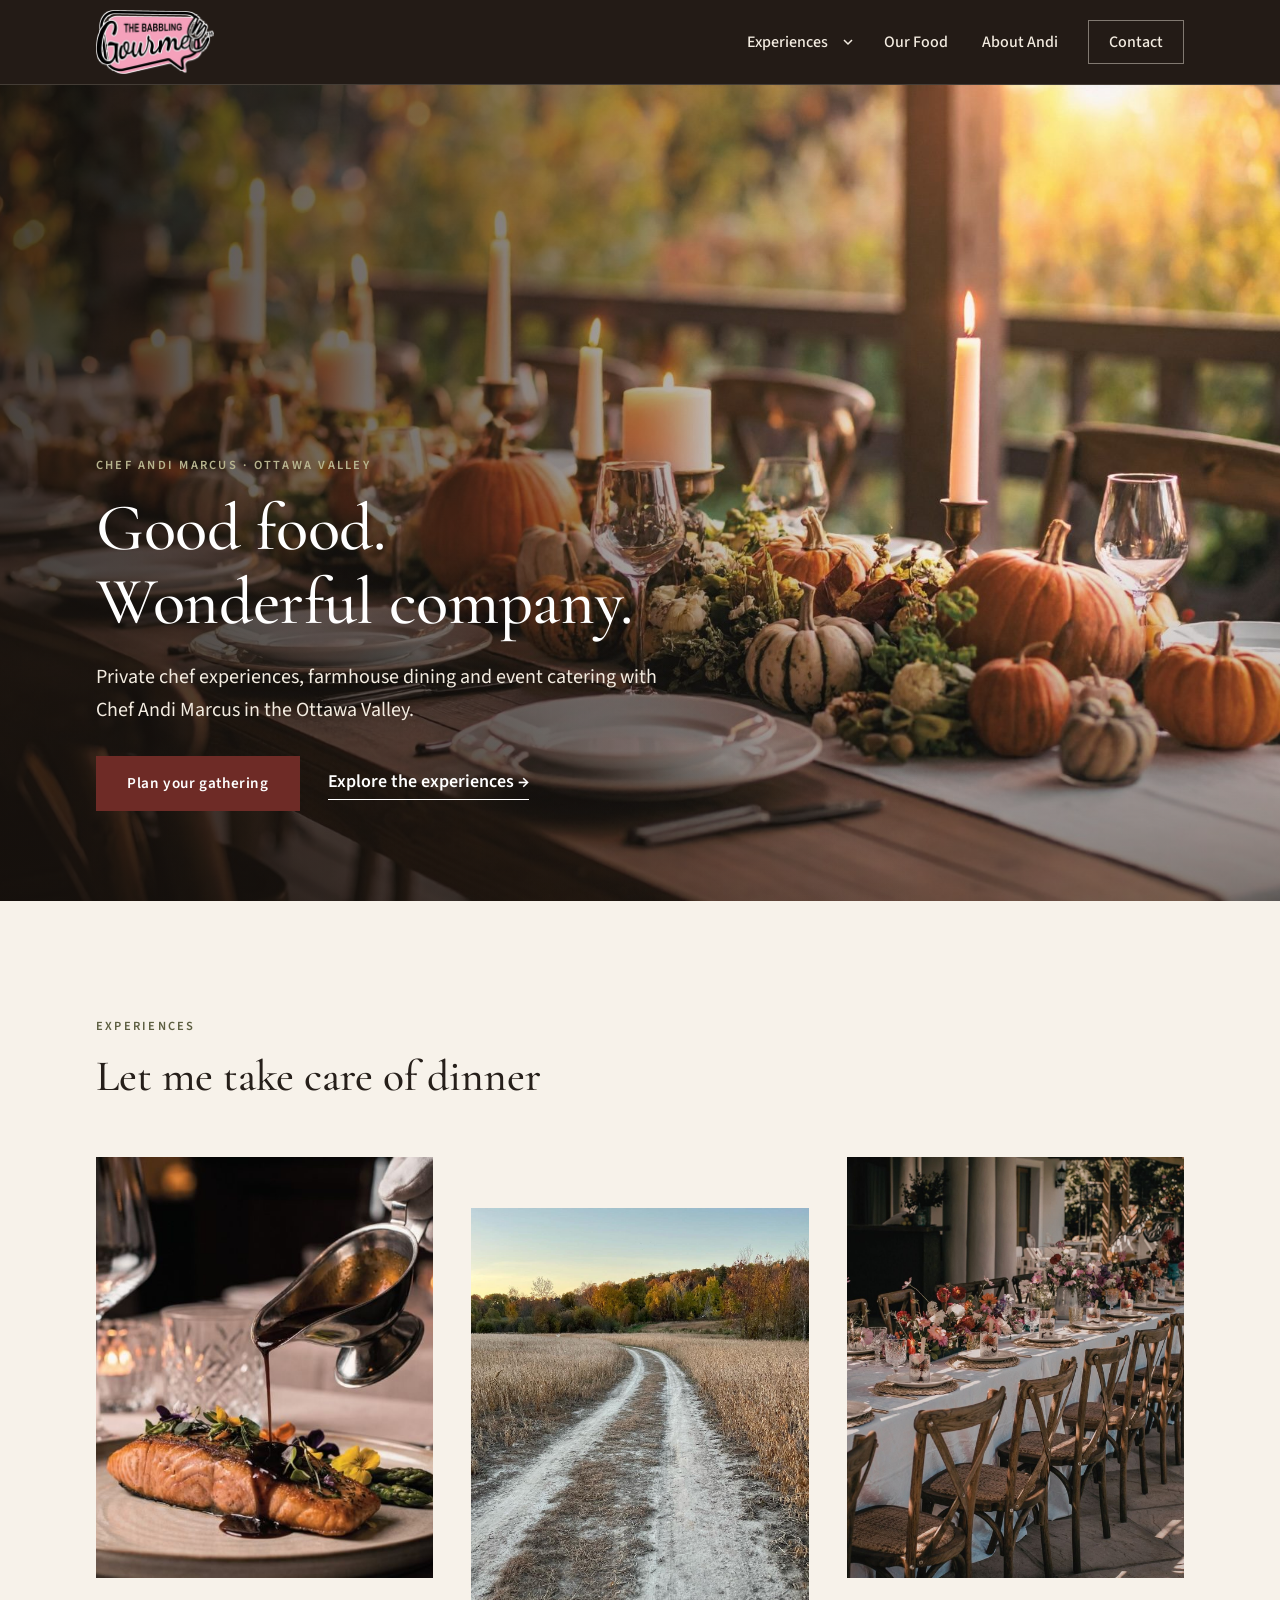
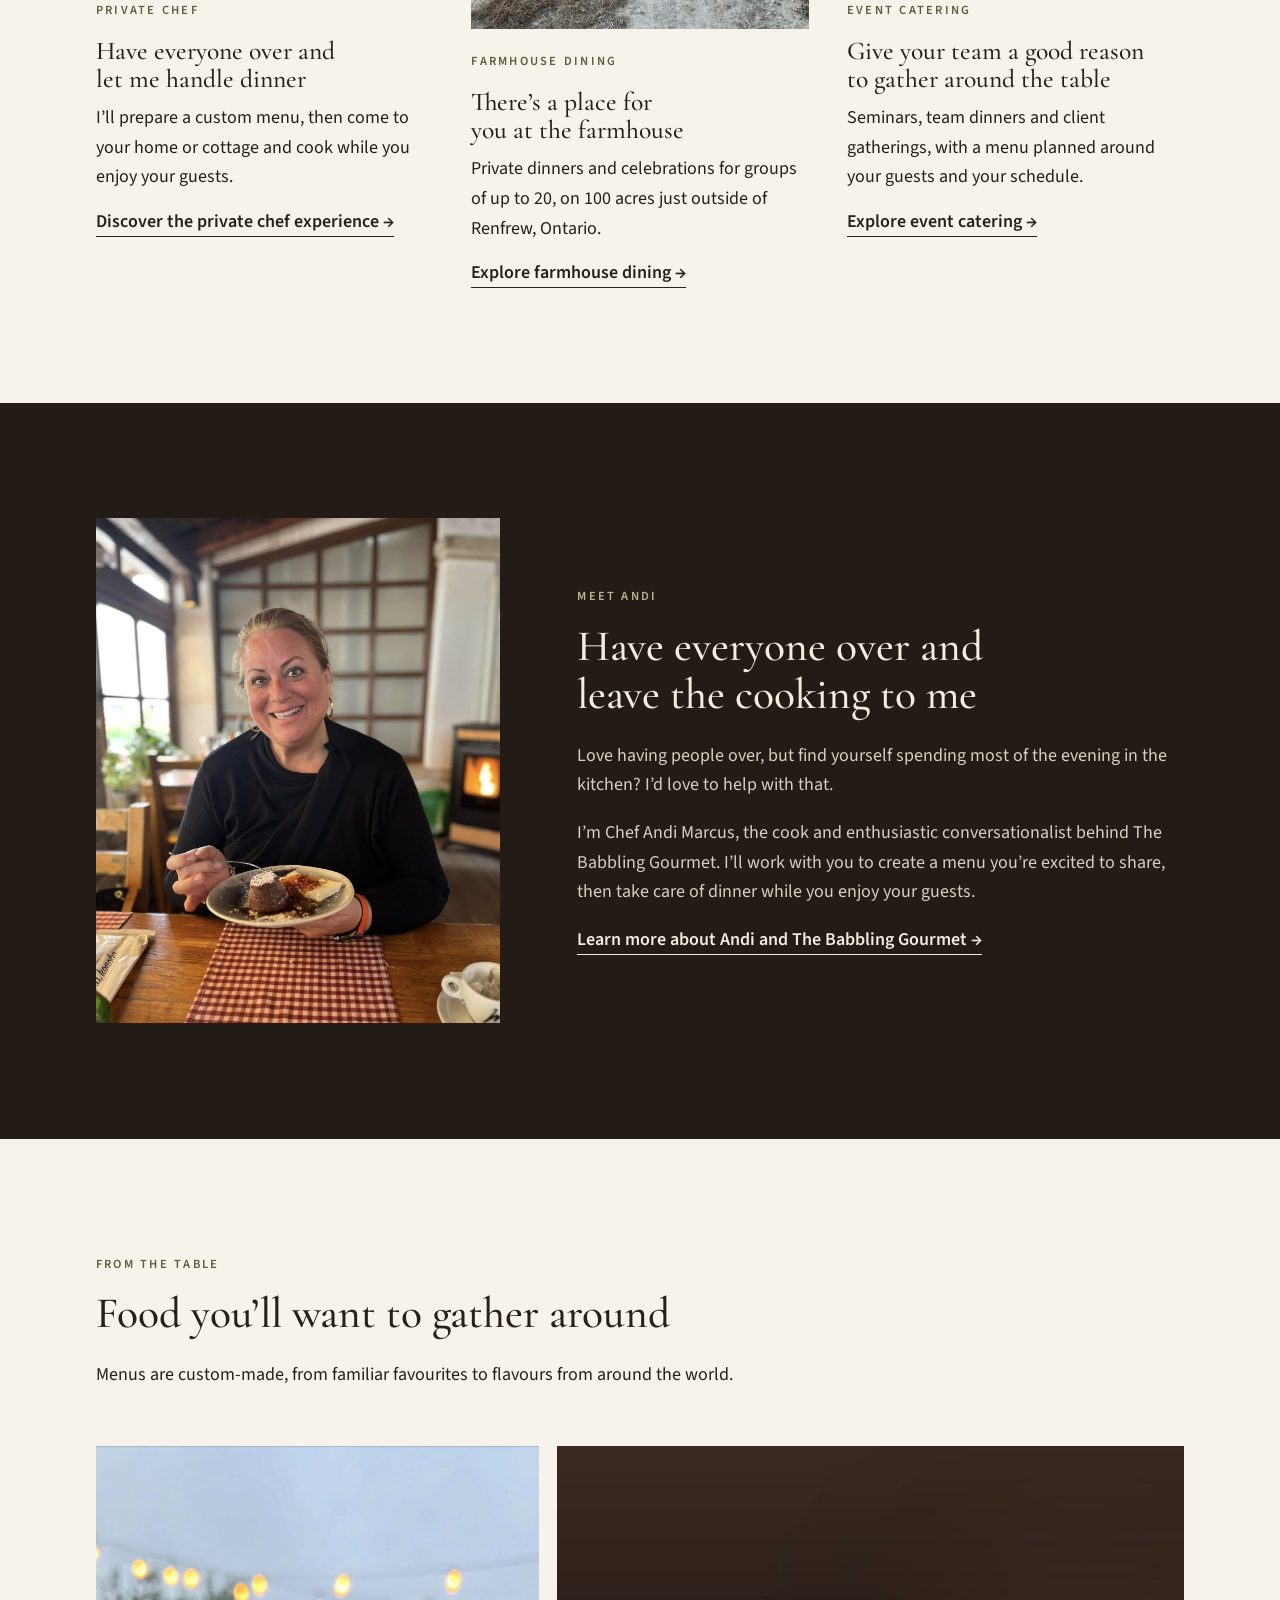
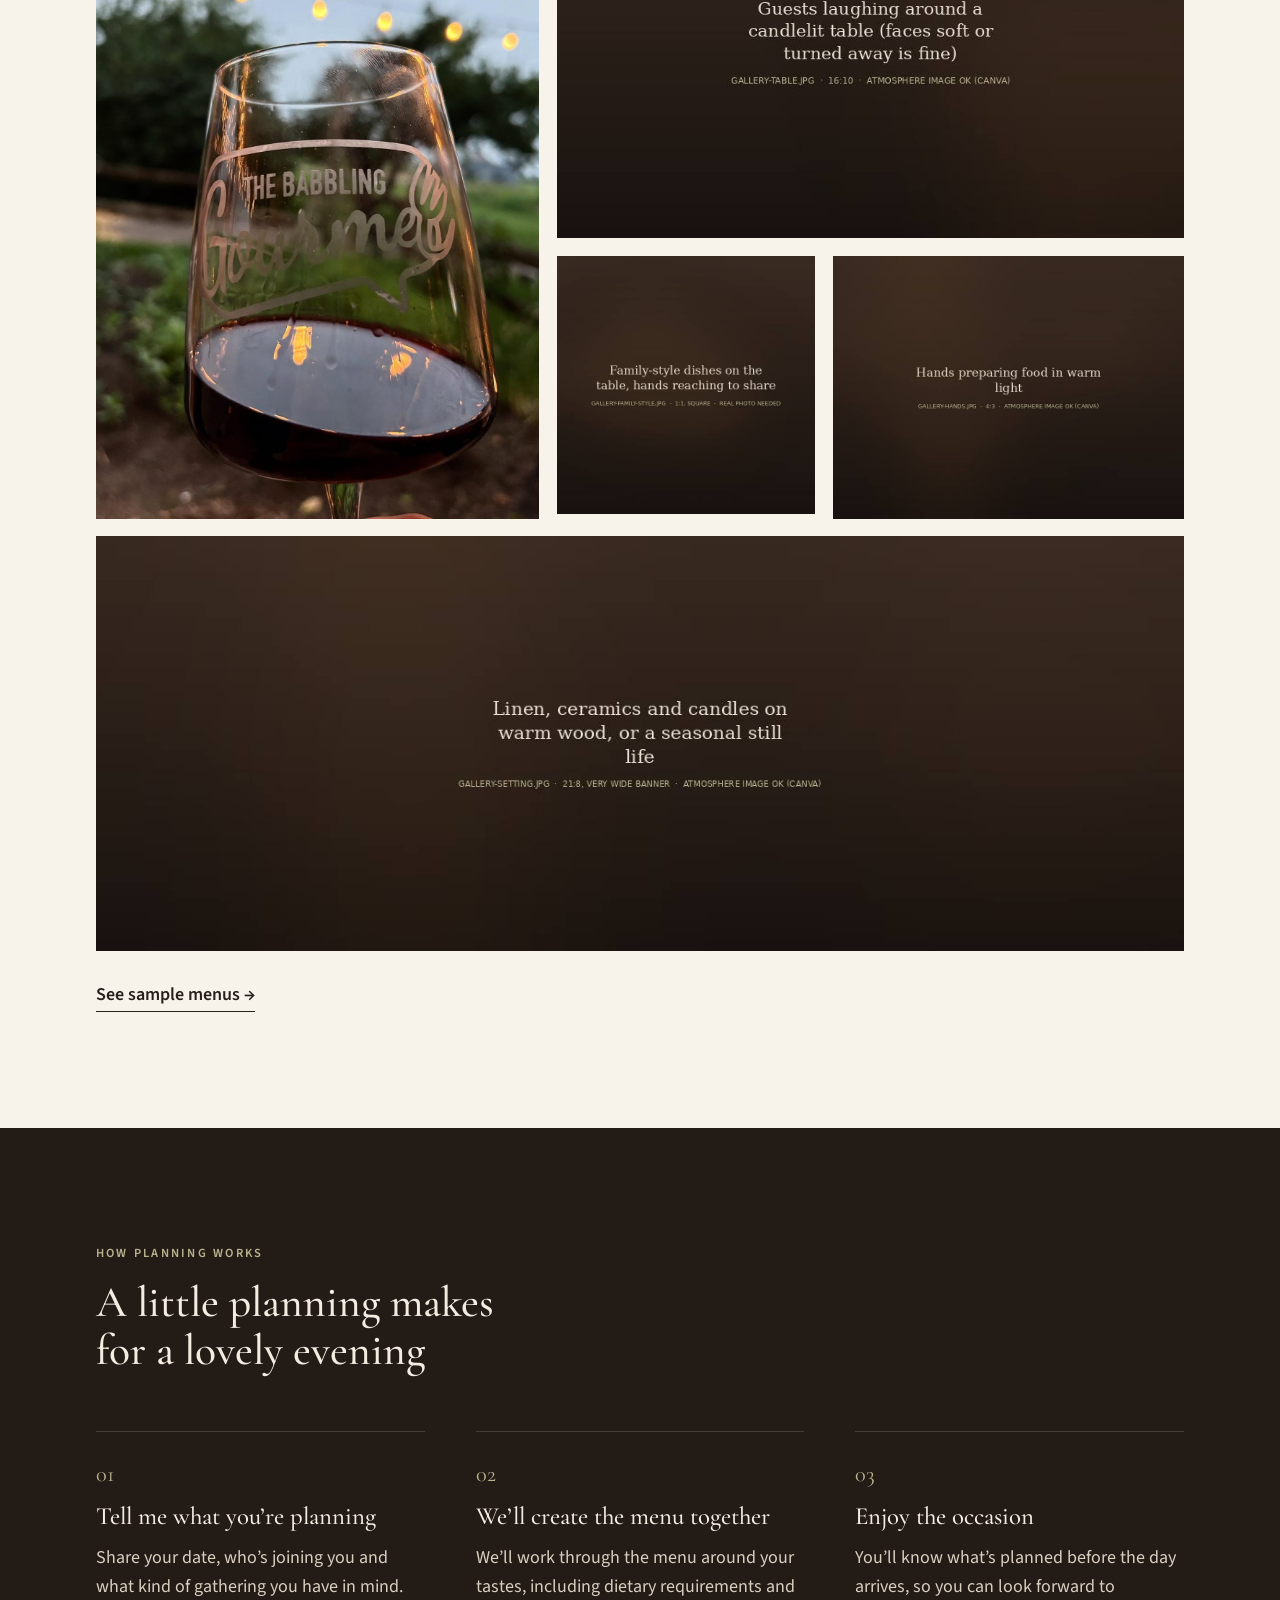
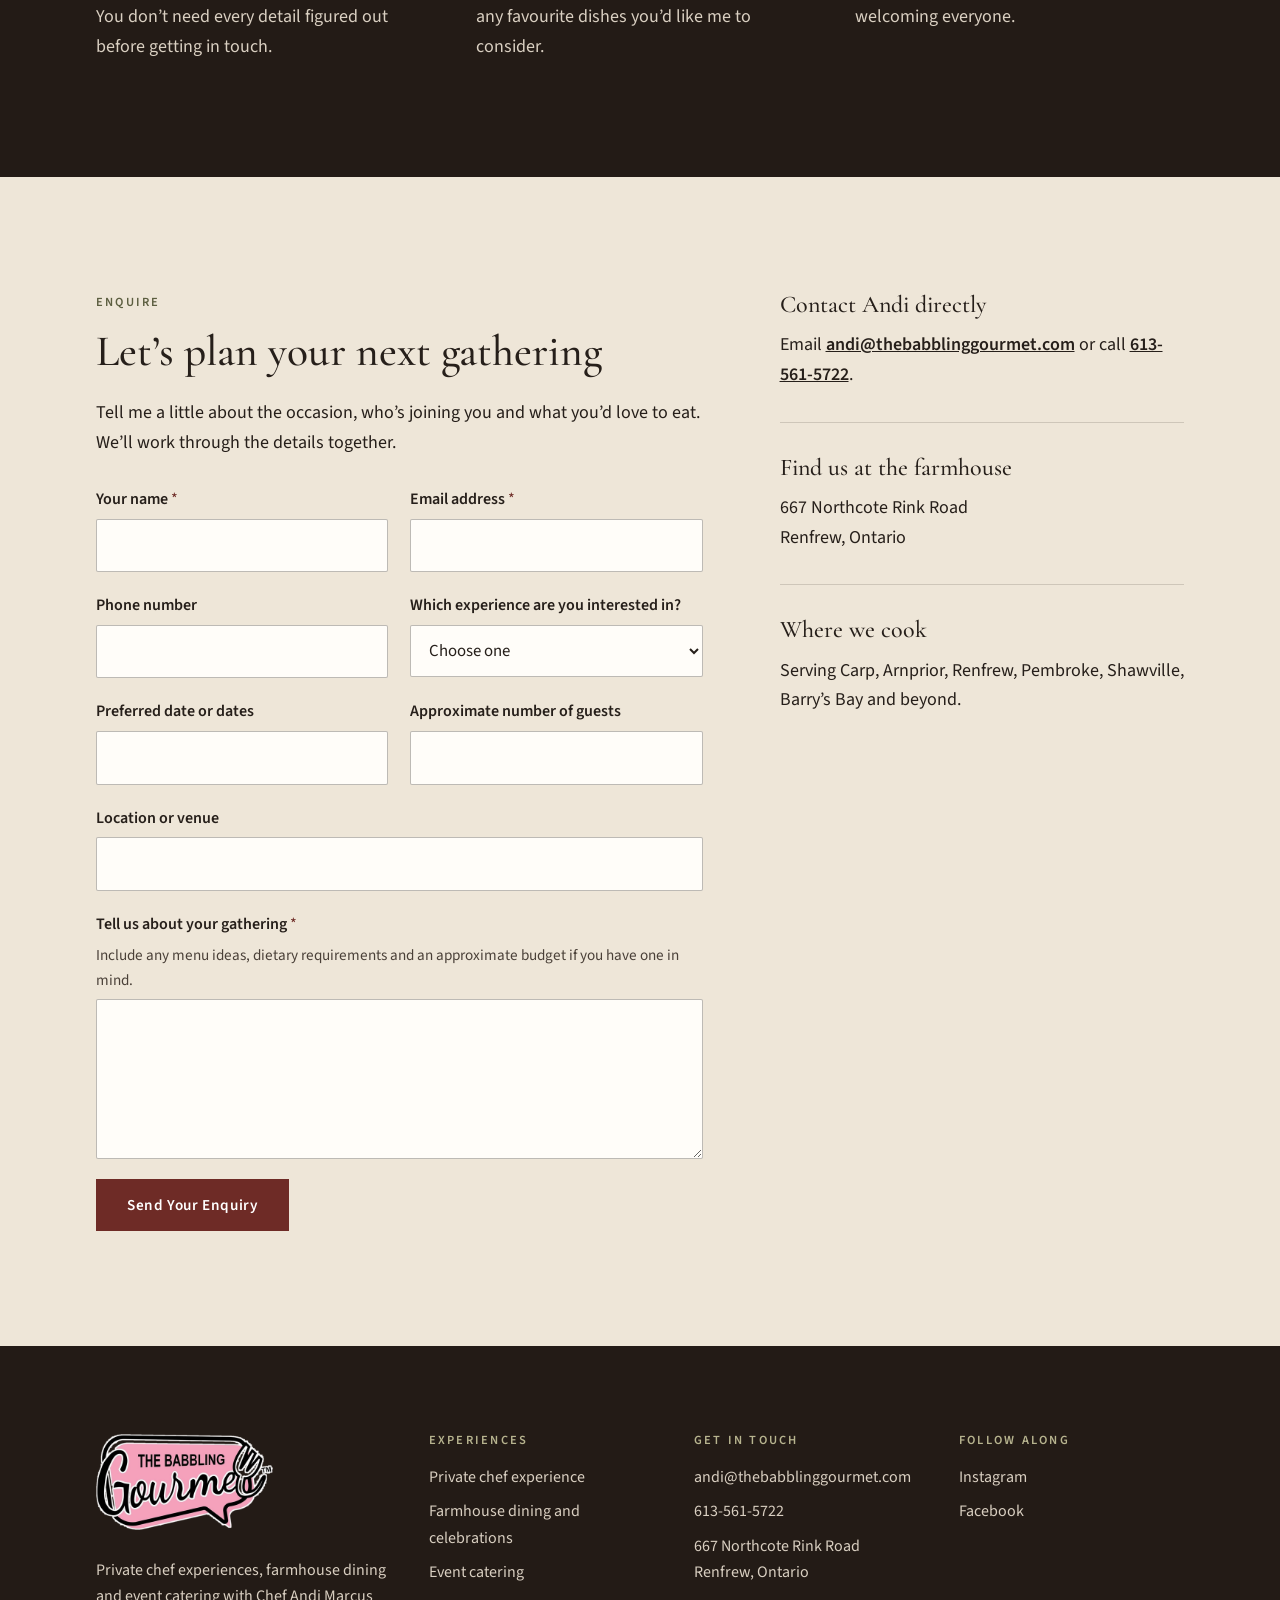
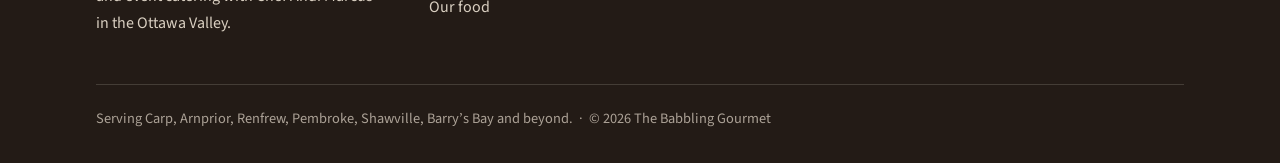
==== commit fb03c9ce: "Add logo, Andi's portrait, event catering and wine glass photos The logo has a transparent backgroun" ====
--- a/index.html
+++ b/index.html
@@ -17,7 +17,7 @@
 
   <header class="site-header">
     <div class="wrap">
-      <a class="brand" href="index.html"><span class="brand__name">The <em>Babbling</em> Gourmet</span><span class="visually-hidden">, home</span></a>
+      <a class="brand" href="index.html"><img class="brand__logo" src="assets/img/logo.png" alt="The Babbling Gourmet, home" width="480" height="260"></a>
       <button class="nav-toggle" aria-expanded="false" aria-controls="site-nav"><span class="nav-toggle__bars" aria-hidden="true"></span><span>Menu</span></button>
       <nav class="nav" id="site-nav" aria-label="Main">
         <ul class="nav__list">
@@ -85,7 +85,7 @@
     <section class="section dark">
       <div class="wrap">
         <div class="split reveal split--narrow-img">
-          <figure class="img img--4x5"><img src="assets/img/andi-portrait.jpg" alt="Chef Andi Marcus" loading="lazy" decoding="async"></figure>
+          <figure class="img img--4x5 img--top"><img src="assets/img/andi-portrait.jpg" alt="Chef Andi Marcus, smiling, with a plate of dessert" loading="lazy" decoding="async"></figure>
           <div class="split__body">
           <span class="label">Meet Andi</span>
             <h2>Have everyone over and leave the cooking to me</h2>
@@ -104,7 +104,7 @@
           <p>Menus are custom-made, from familiar favourites to flavours from around the world.</p>
         </div>
         <div class="gallery reveal">
-          <figure class="img img--4x5"><img src="assets/img/gallery-dish.jpg" alt="One of Andi’s plated dishes" loading="lazy" decoding="async"></figure>
+          <figure class="img img--4x5"><img src="assets/img/gallery-wine.jpg" alt="A Babbling Gourmet wine glass under string lights at the farmhouse" loading="lazy" decoding="async"></figure>
           <figure class="img img--16x9"><img src="assets/img/gallery-table.jpg" alt="Guests around a candlelit table" loading="lazy" decoding="async"></figure>
           <figure class="img img--1x1"><img src="assets/img/gallery-family-style.jpg" alt="Family-style dishes shared at the table" loading="lazy" decoding="async"></figure>
           <figure class="img img--4x3"><img src="assets/img/gallery-hands.jpg" alt="Hands preparing food in warm light" loading="lazy" decoding="async"></figure>
@@ -223,7 +223,7 @@
     <div class="wrap">
       <div class="footer-grid">
         <div>
-          <a class="brand" href="index.html"><span class="brand__name">The <em>Babbling</em> Gourmet</span></a>
+          <a class="brand" href="index.html"><img class="brand__logo brand__logo--footer" src="assets/img/logo.png" alt="The Babbling Gourmet, home" width="480" height="260" loading="lazy"></a>
           <p class="footer-intro">Private chef experiences, farmhouse dining and event catering with Chef Andi Marcus in the Ottawa Valley.</p>
         </div>
         <div>
--- a/assets/css/style.css
+++ b/assets/css/style.css
@@ -28,7 +28,7 @@
   --wrap: 1200px;
   --gutter: clamp(20px, 5vw, 56px);
   --section: clamp(64px, 9vw, 120px);
-  --header-h: 76px;
+  --header-h: 84px;
 }
 
 *,
@@ -460,6 +460,7 @@
   .gallery { grid-template-columns: repeat(2, minmax(0, 1fr)); }
   .gallery .img:nth-child(n) { grid-column: span 1; grid-row: auto; aspect-ratio: 4 / 5; }
   .gallery .img:nth-child(1) img { position: static; }
+  .gallery .img:nth-child(1) { grid-column: span 2; aspect-ratio: 4 / 5; min-height: 0; }
   .gallery .img:nth-child(2),
   .gallery .img:nth-child(5) { grid-column: span 2; aspect-ratio: 3 / 2; }
 }
@@ -621,3 +622,12 @@
   html { scroll-behavior: auto; }
   .js .reveal { opacity: 1; transform: none; transition: none; }
 }
+
+/* Logo and photo focus ------------------------------------------------------ */
+.brand { display: inline-flex; align-items: center; }
+.brand__logo { height: 64px; width: auto; }
+.brand__logo--footer { height: 96px; }
+.img--top img { object-position: 50% 22%; }
+@media (max-width: 600px) {
+  .brand__logo { height: 54px; }
+}
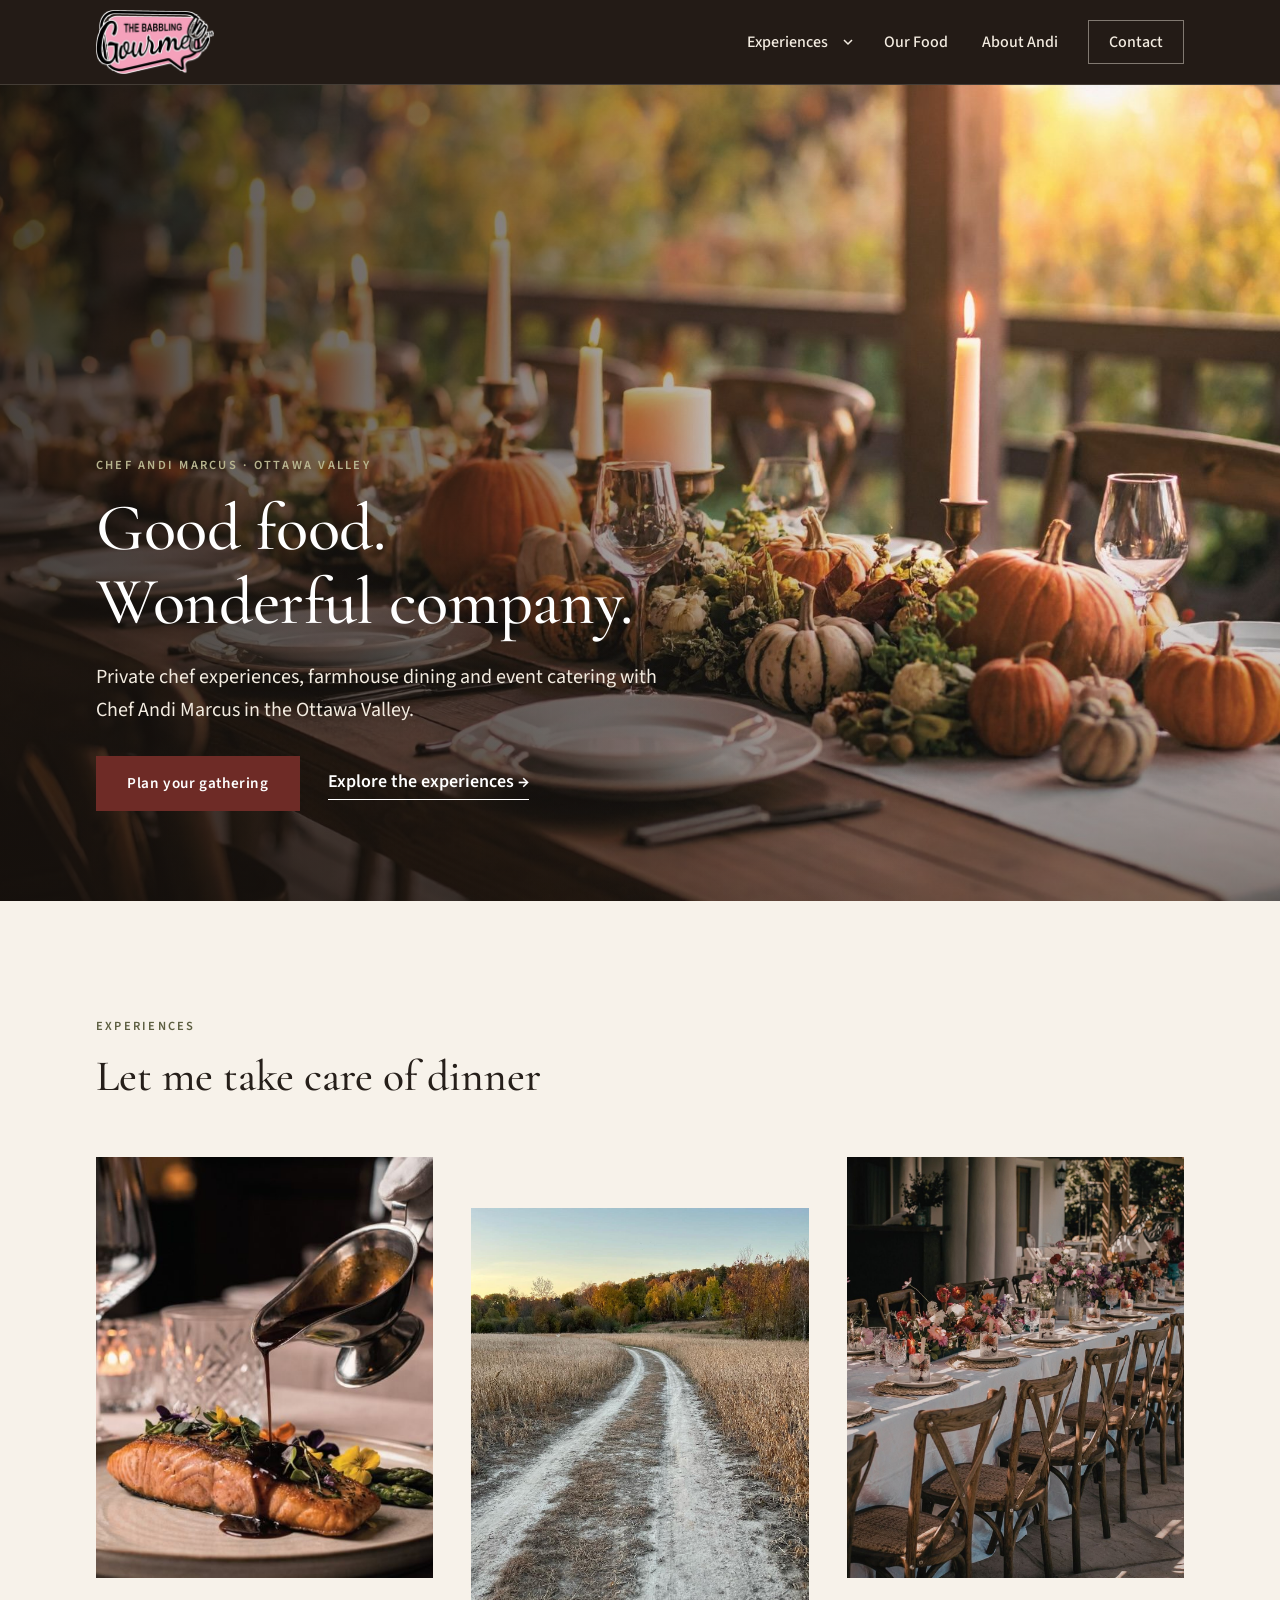
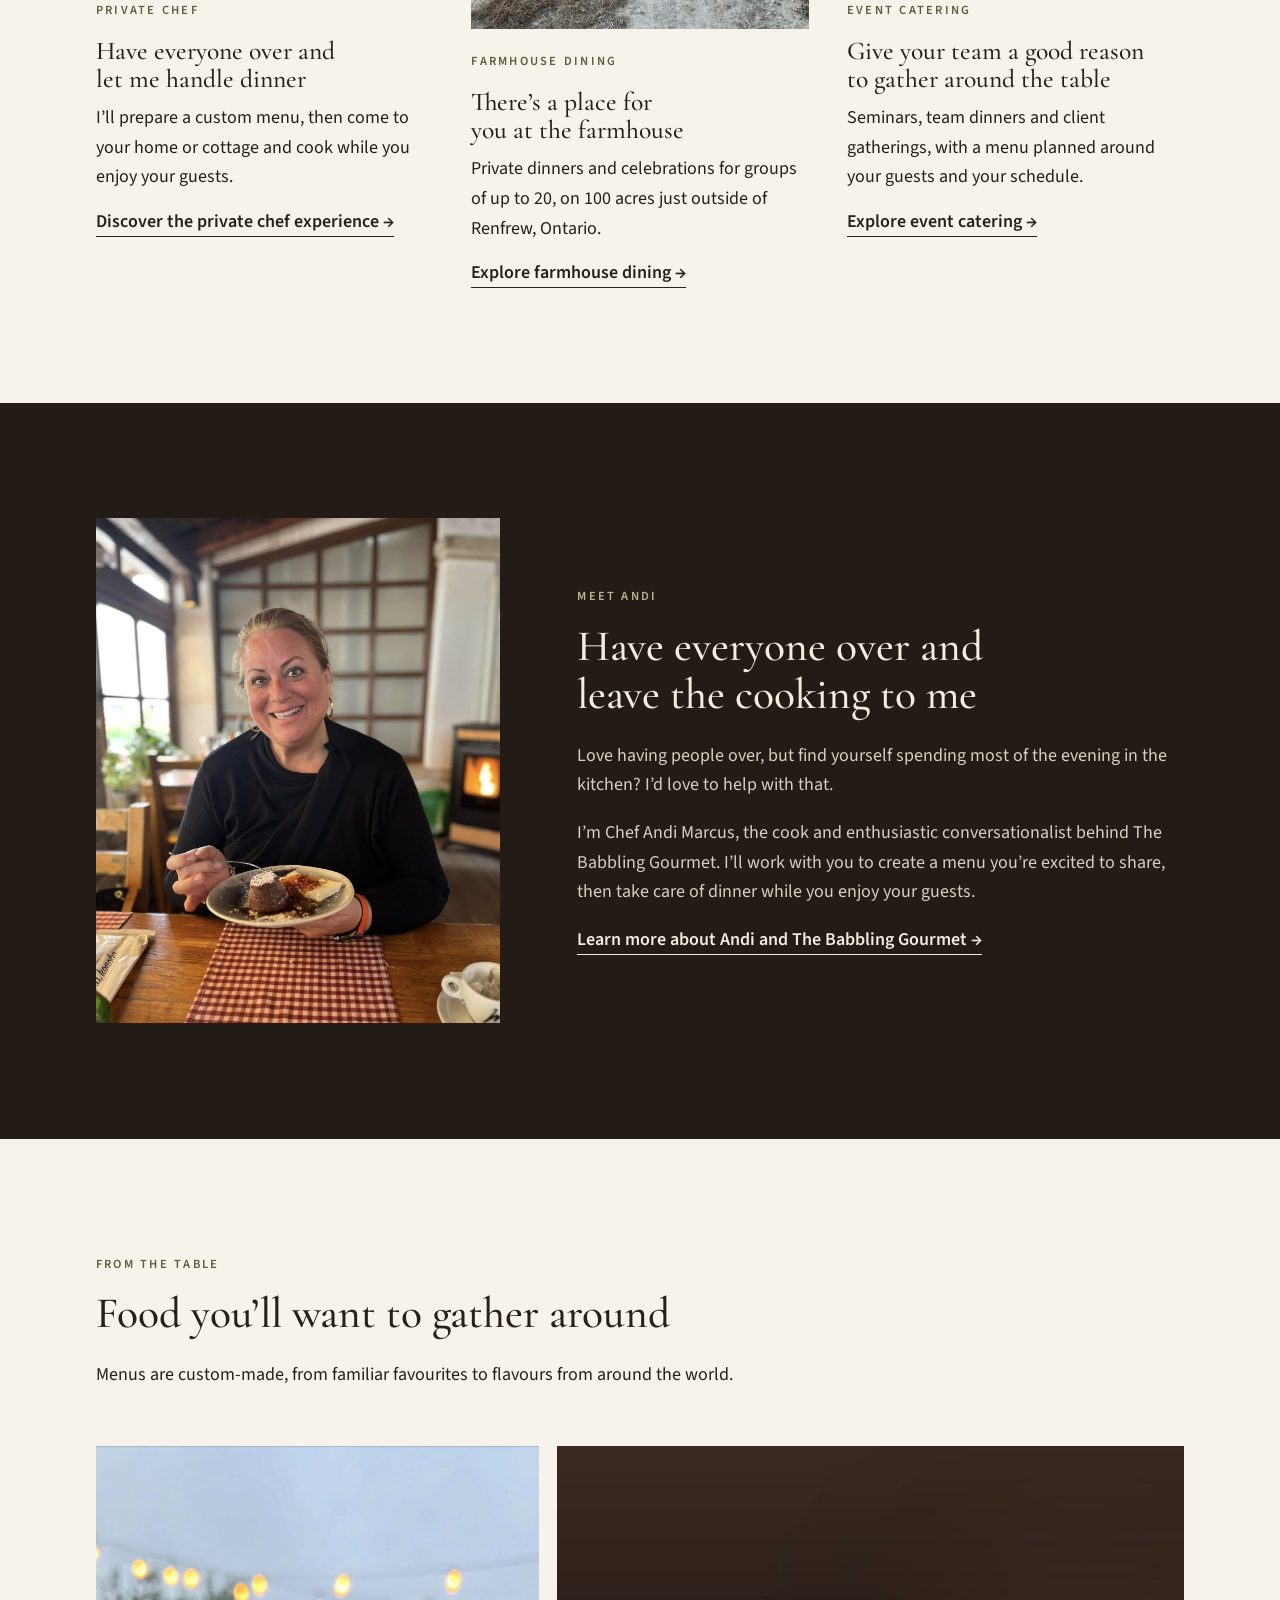
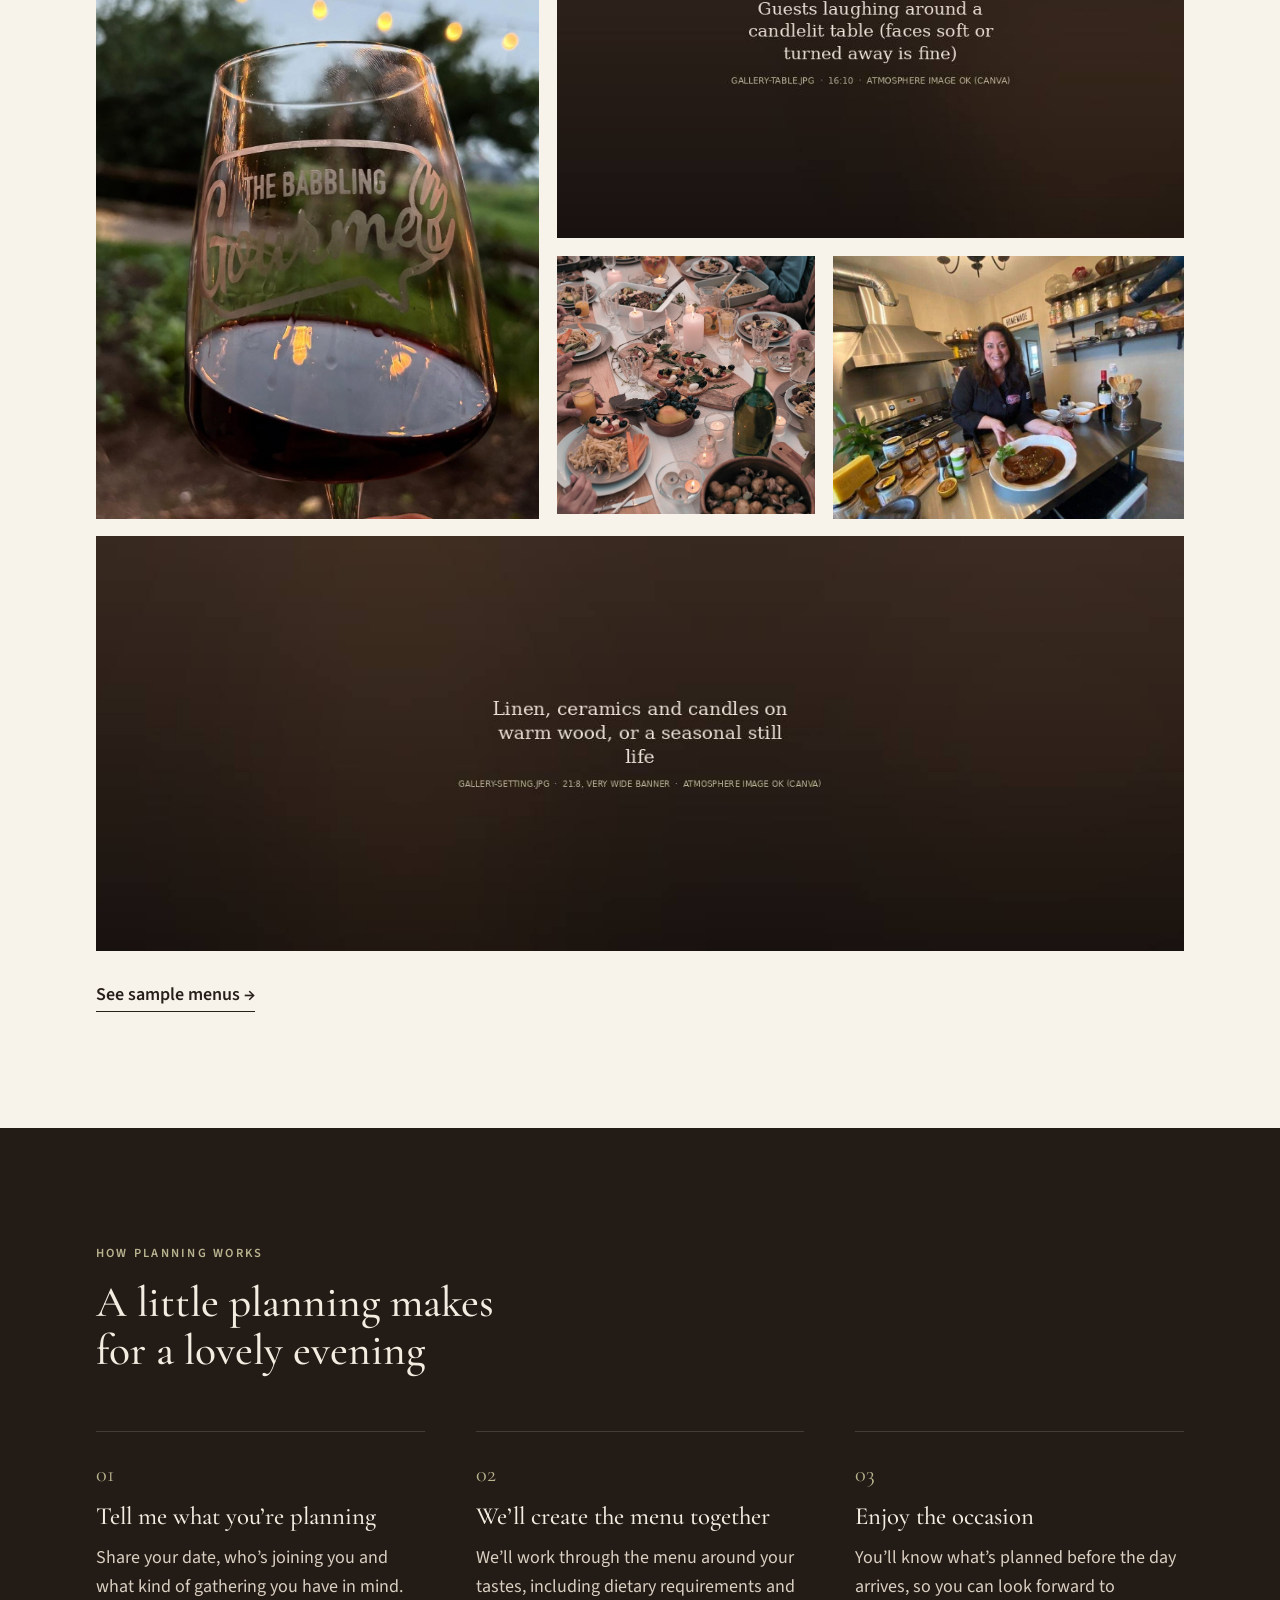
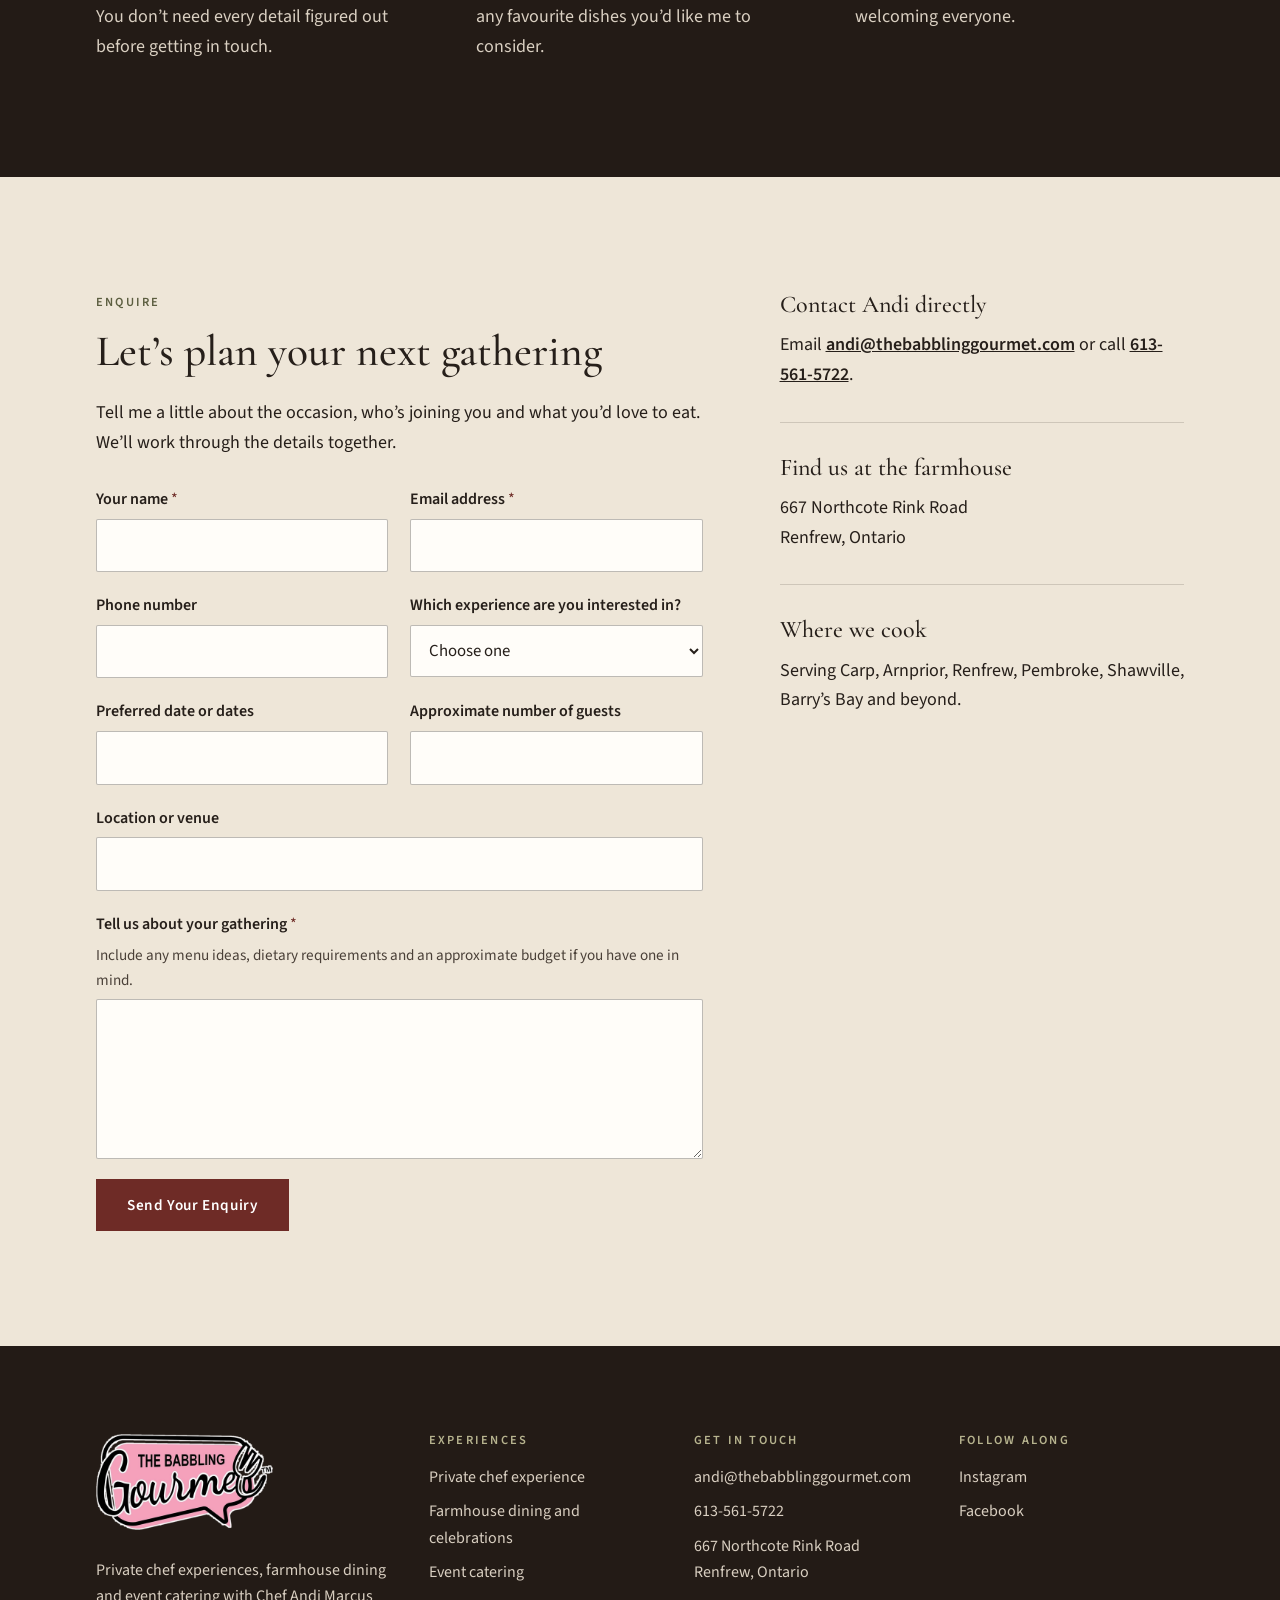
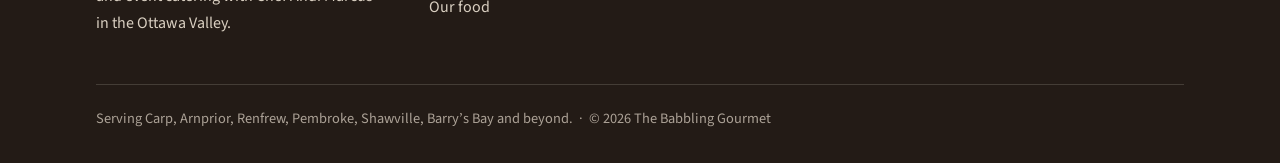
==== commit 5f65b64b: "Add five more real photos: farmhouse, dining room, community, kitchen and shared table Co-Authored-B" ====
--- a/index.html
+++ b/index.html
@@ -106,8 +106,8 @@
         <div class="gallery reveal">
           <figure class="img img--4x5"><img src="assets/img/gallery-wine.jpg" alt="A Babbling Gourmet wine glass under string lights at the farmhouse" loading="lazy" decoding="async"></figure>
           <figure class="img img--16x9"><img src="assets/img/gallery-table.jpg" alt="Guests around a candlelit table" loading="lazy" decoding="async"></figure>
-          <figure class="img img--1x1"><img src="assets/img/gallery-family-style.jpg" alt="Family-style dishes shared at the table" loading="lazy" decoding="async"></figure>
-          <figure class="img img--4x3"><img src="assets/img/gallery-hands.jpg" alt="Hands preparing food in warm light" loading="lazy" decoding="async"></figure>
+          <figure class="img img--1x1"><img src="assets/img/gallery-family-style.jpg" alt="Guests sharing family-style dishes around a candlelit table" loading="lazy" decoding="async"></figure>
+          <figure class="img img--4x3"><img src="assets/img/gallery-hands.jpg" alt="Plating a dish in the kitchen" loading="lazy" decoding="async"></figure>
           <figure class="img img--16x9"><img src="assets/img/gallery-setting.jpg" alt="Linen, ceramics and candlelight on a wooden table" loading="lazy" decoding="async"></figure>
         </div>
         <div class="actions reveal"><a class="link" href="our-food.html">See sample menus</a></div>
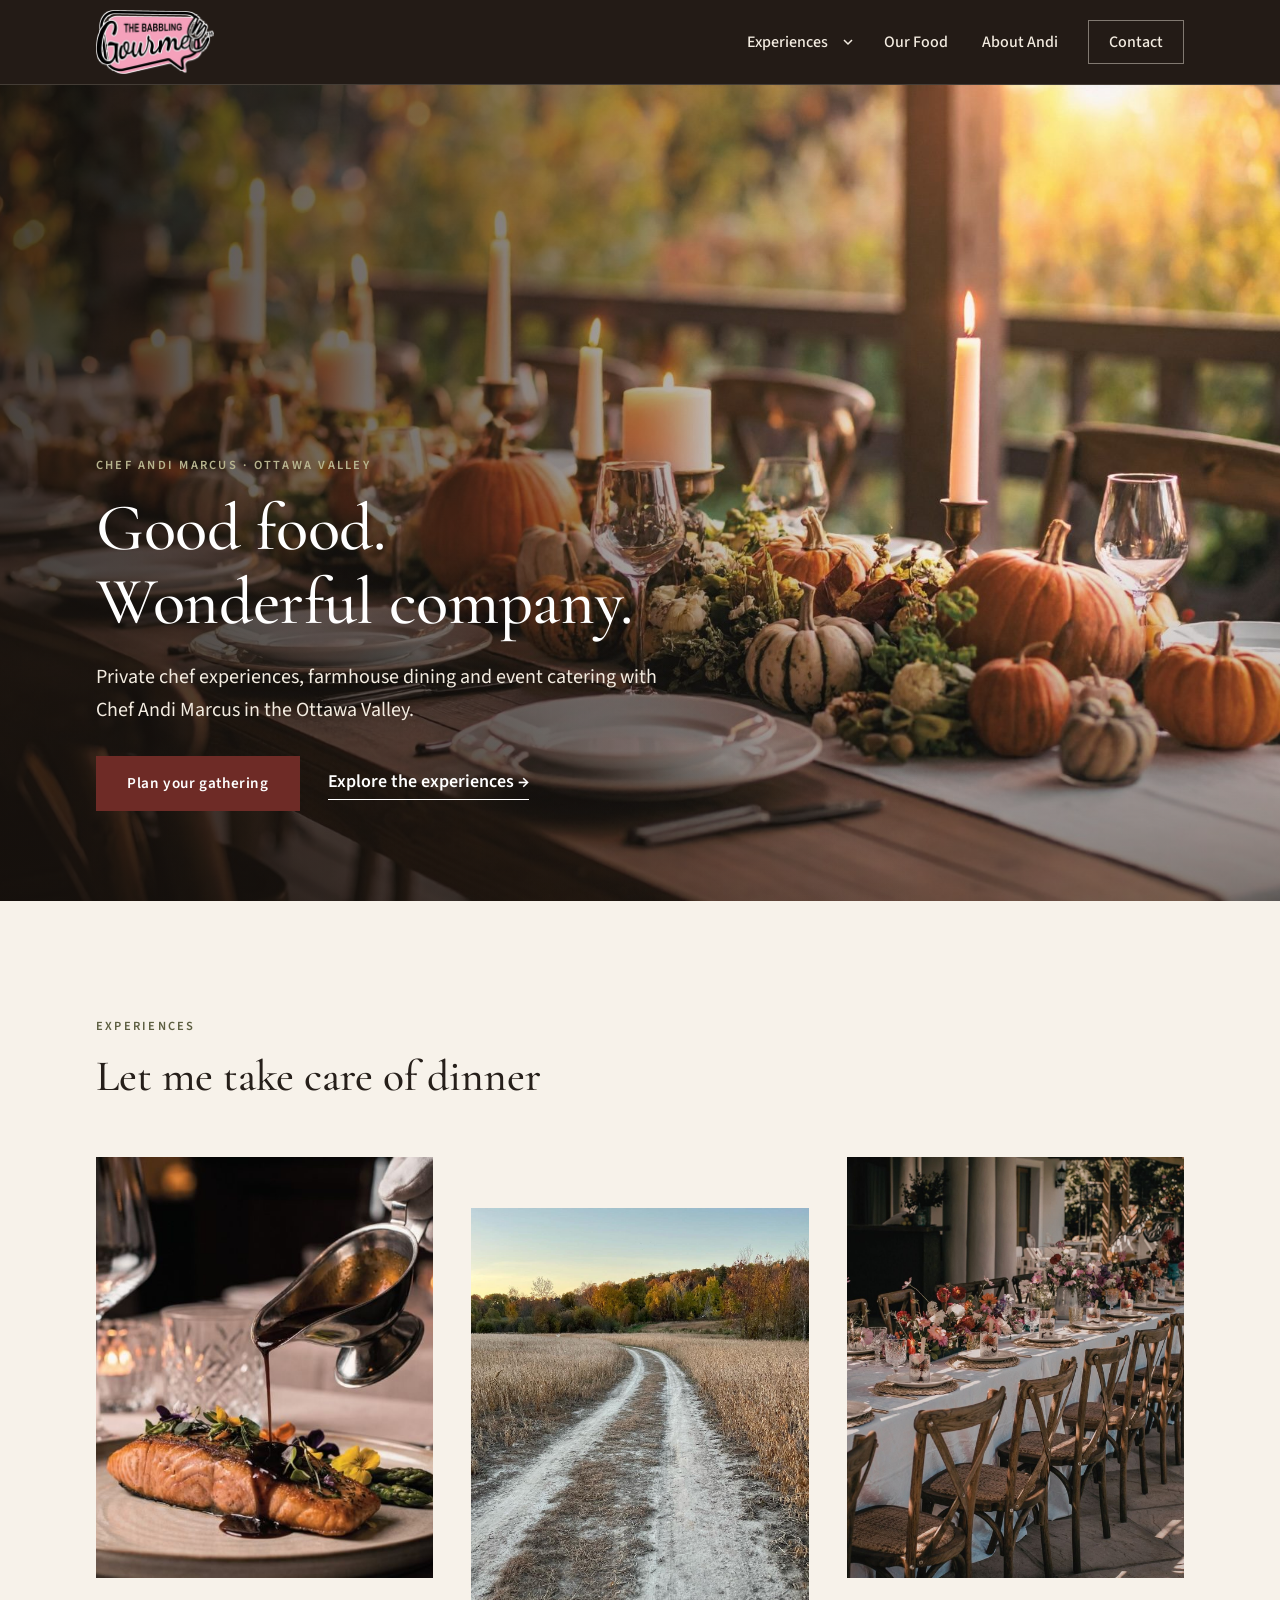
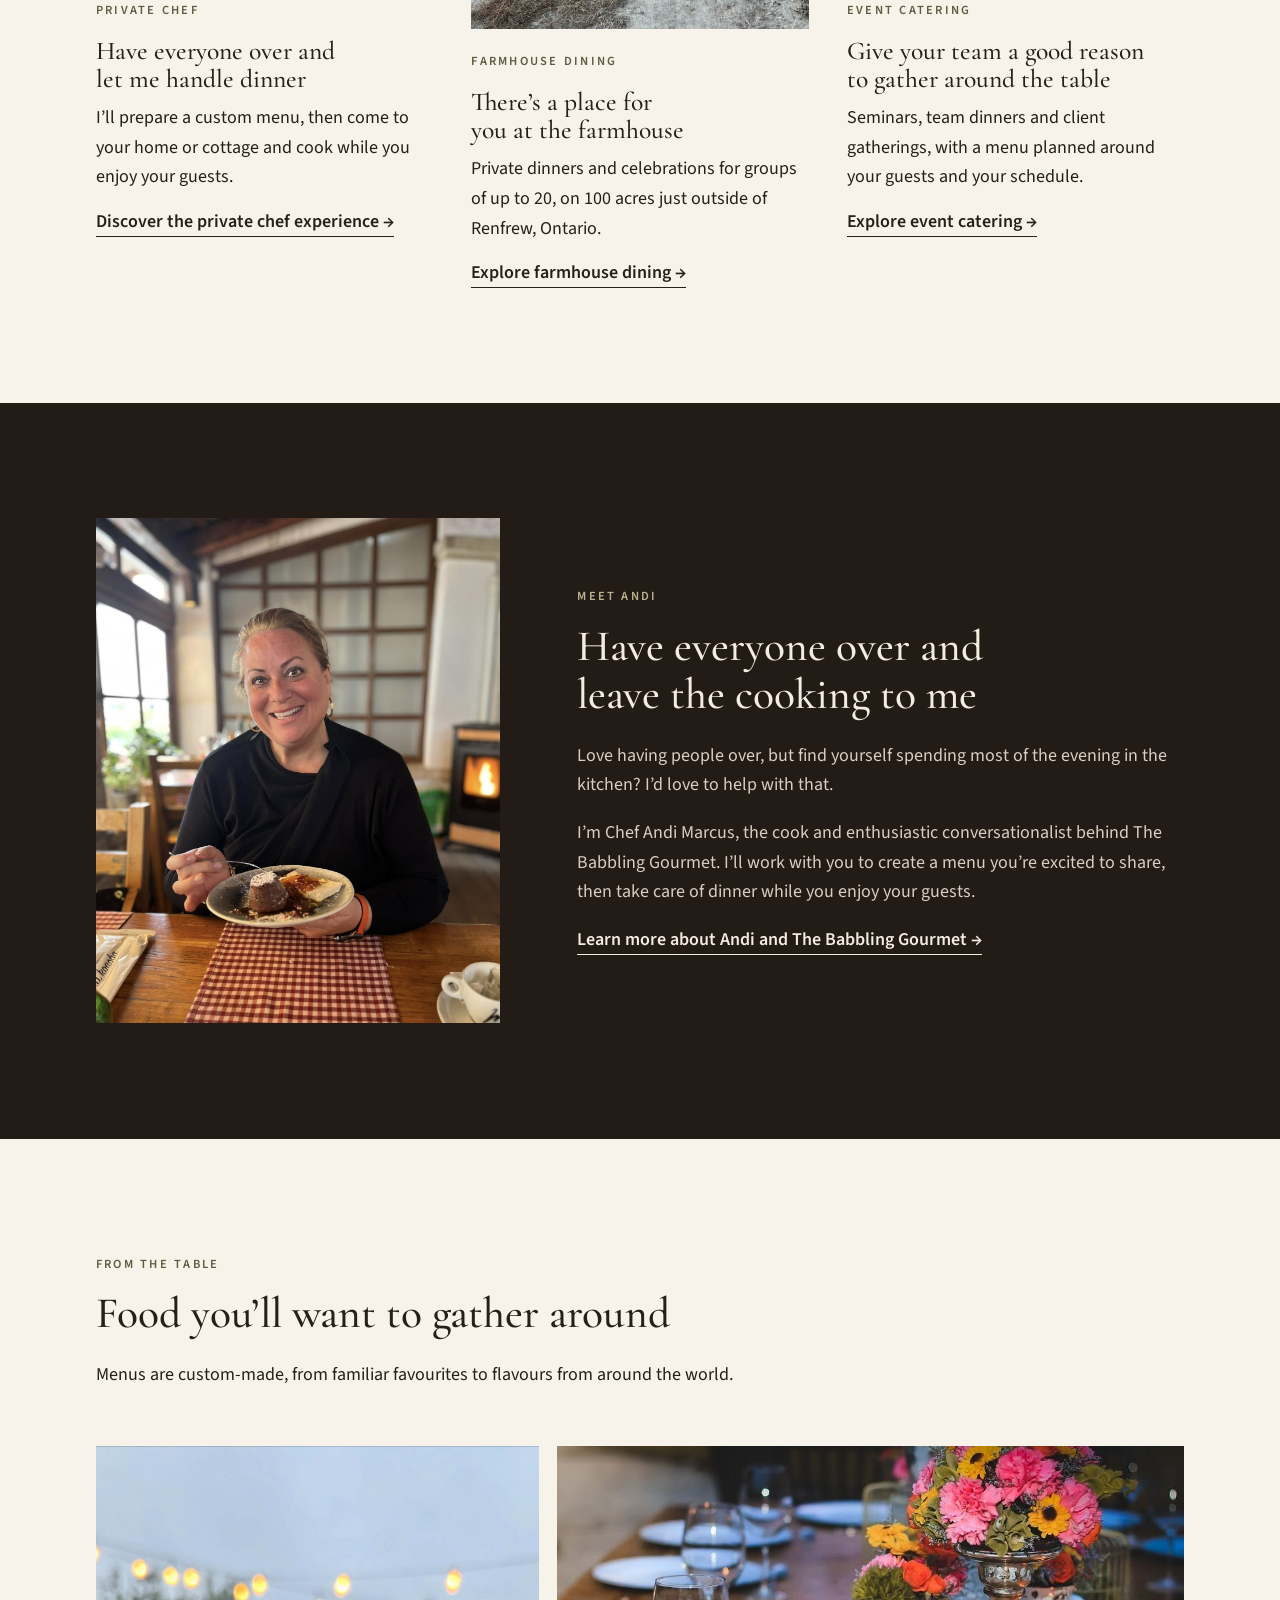
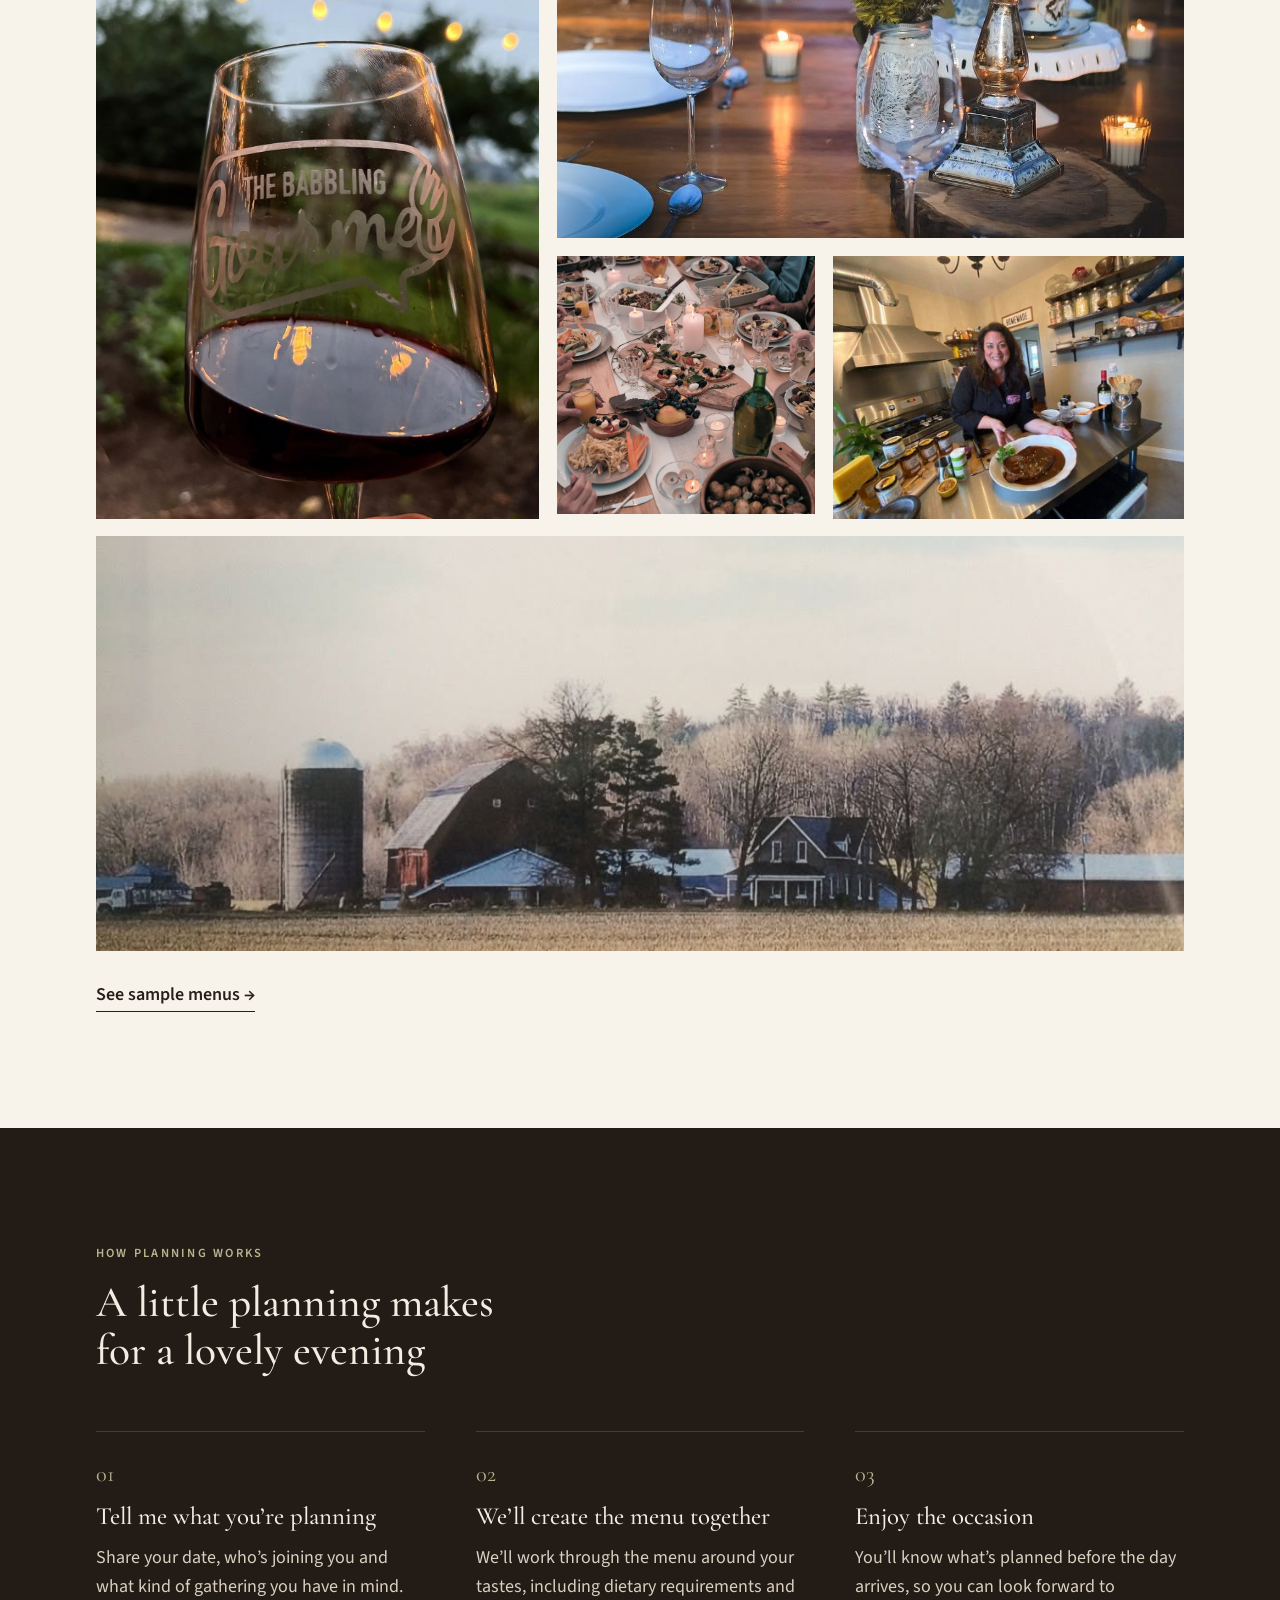
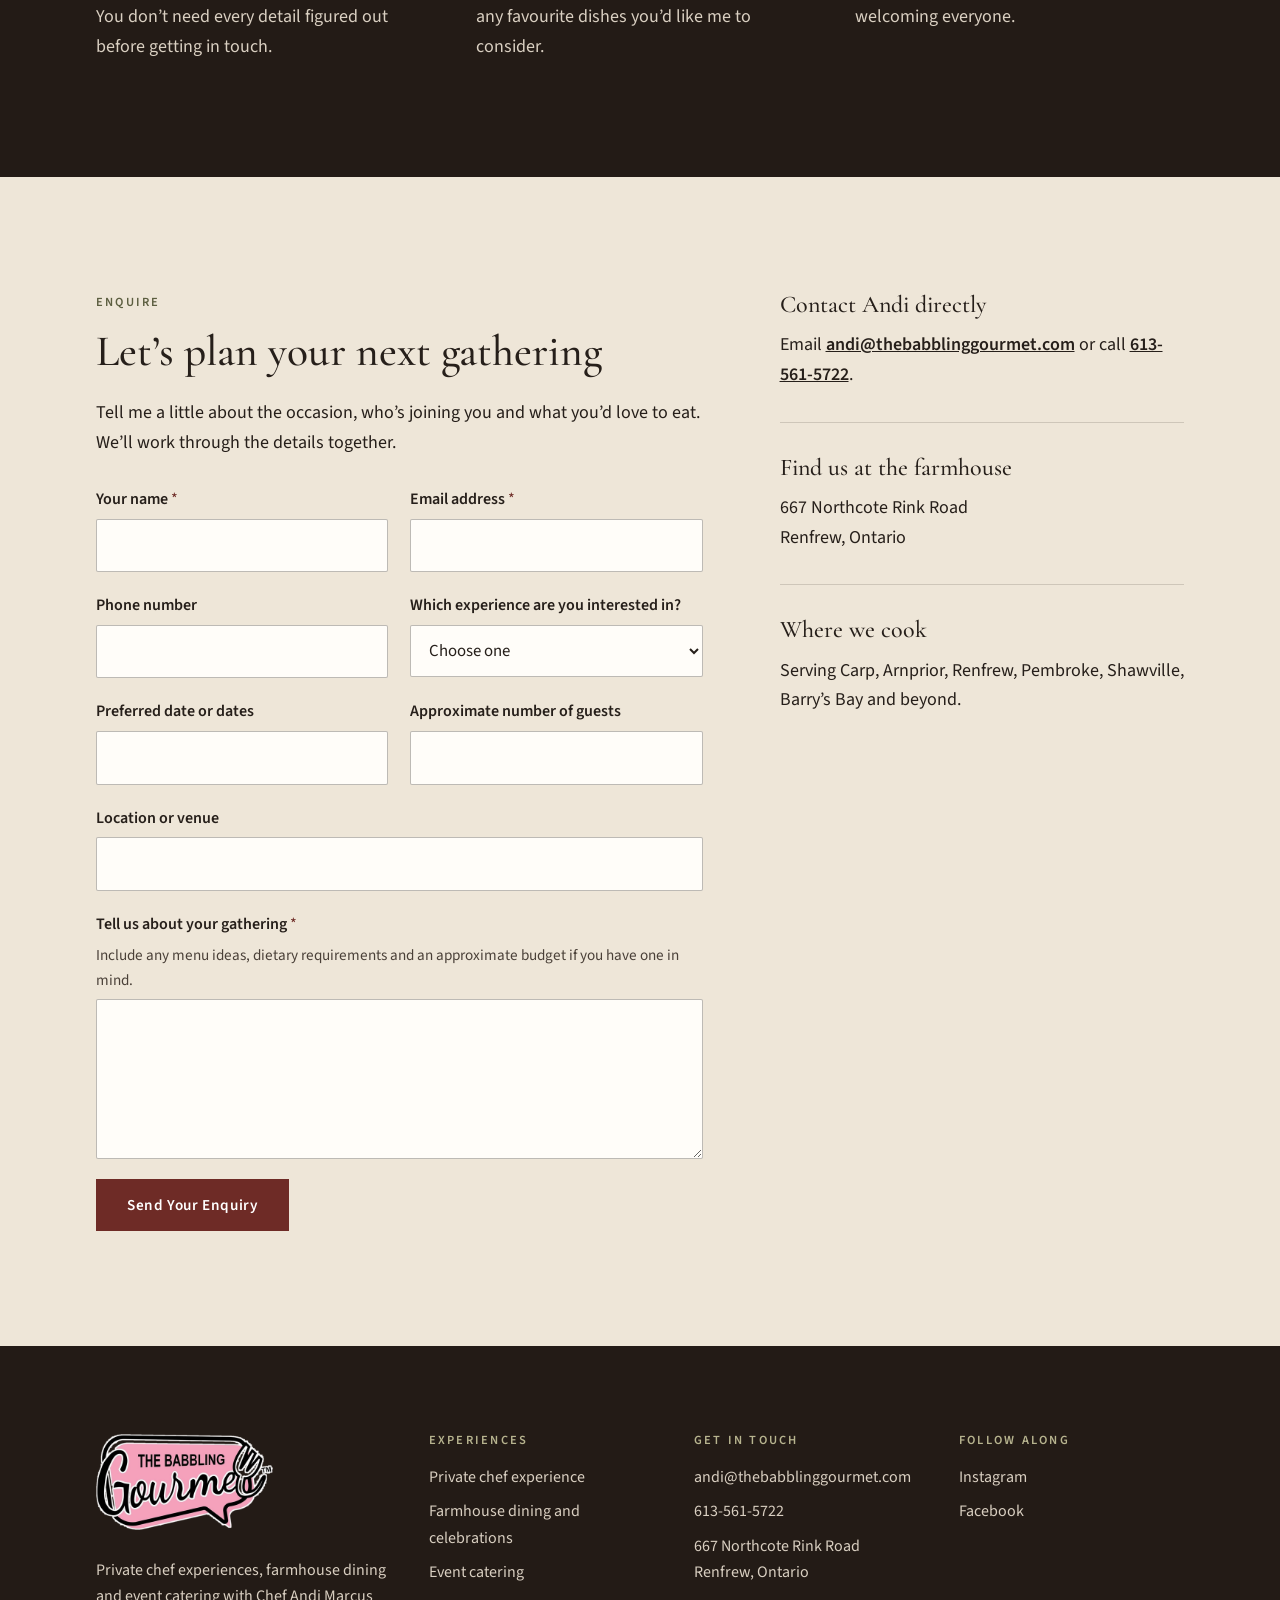
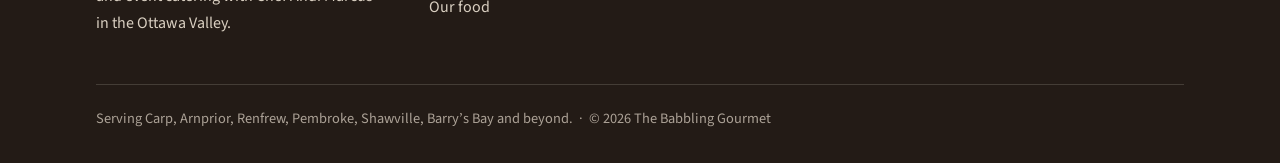
==== commit 9cfb854f: "Add farm banner and table setting photos to the gallery Co-Authored-By: Claude Opus 5.5 <noreply@ant" ====
--- a/index.html
+++ b/index.html
@@ -105,10 +105,10 @@
         </div>
         <div class="gallery reveal">
           <figure class="img img--4x5"><img src="assets/img/gallery-wine.jpg" alt="A Babbling Gourmet wine glass under string lights at the farmhouse" loading="lazy" decoding="async"></figure>
-          <figure class="img img--16x9"><img src="assets/img/gallery-table.jpg" alt="Guests around a candlelit table" loading="lazy" decoding="async"></figure>
+          <figure class="img img--16x9"><img src="assets/img/gallery-table.jpg" alt="A wooden table set with flowers, glassware and candles" loading="lazy" decoding="async"></figure>
           <figure class="img img--1x1"><img src="assets/img/gallery-family-style.jpg" alt="Guests sharing family-style dishes around a candlelit table" loading="lazy" decoding="async"></figure>
           <figure class="img img--4x3"><img src="assets/img/gallery-hands.jpg" alt="Plating a dish in the kitchen" loading="lazy" decoding="async"></figure>
-          <figure class="img img--16x9"><img src="assets/img/gallery-setting.jpg" alt="Linen, ceramics and candlelight on a wooden table" loading="lazy" decoding="async"></figure>
+          <figure class="img img--16x9 img--bottom"><img src="assets/img/gallery-setting.jpg" alt="The farm, barn and silo across the fields" loading="lazy" decoding="async"></figure>
         </div>
         <div class="actions reveal"><a class="link" href="our-food.html">See sample menus</a></div>
       </div>
--- a/assets/css/style.css
+++ b/assets/css/style.css
@@ -631,3 +631,4 @@
 @media (max-width: 600px) {
   .brand__logo { height: 54px; }
 }
+.img--bottom img { object-position: 50% 82%; }
